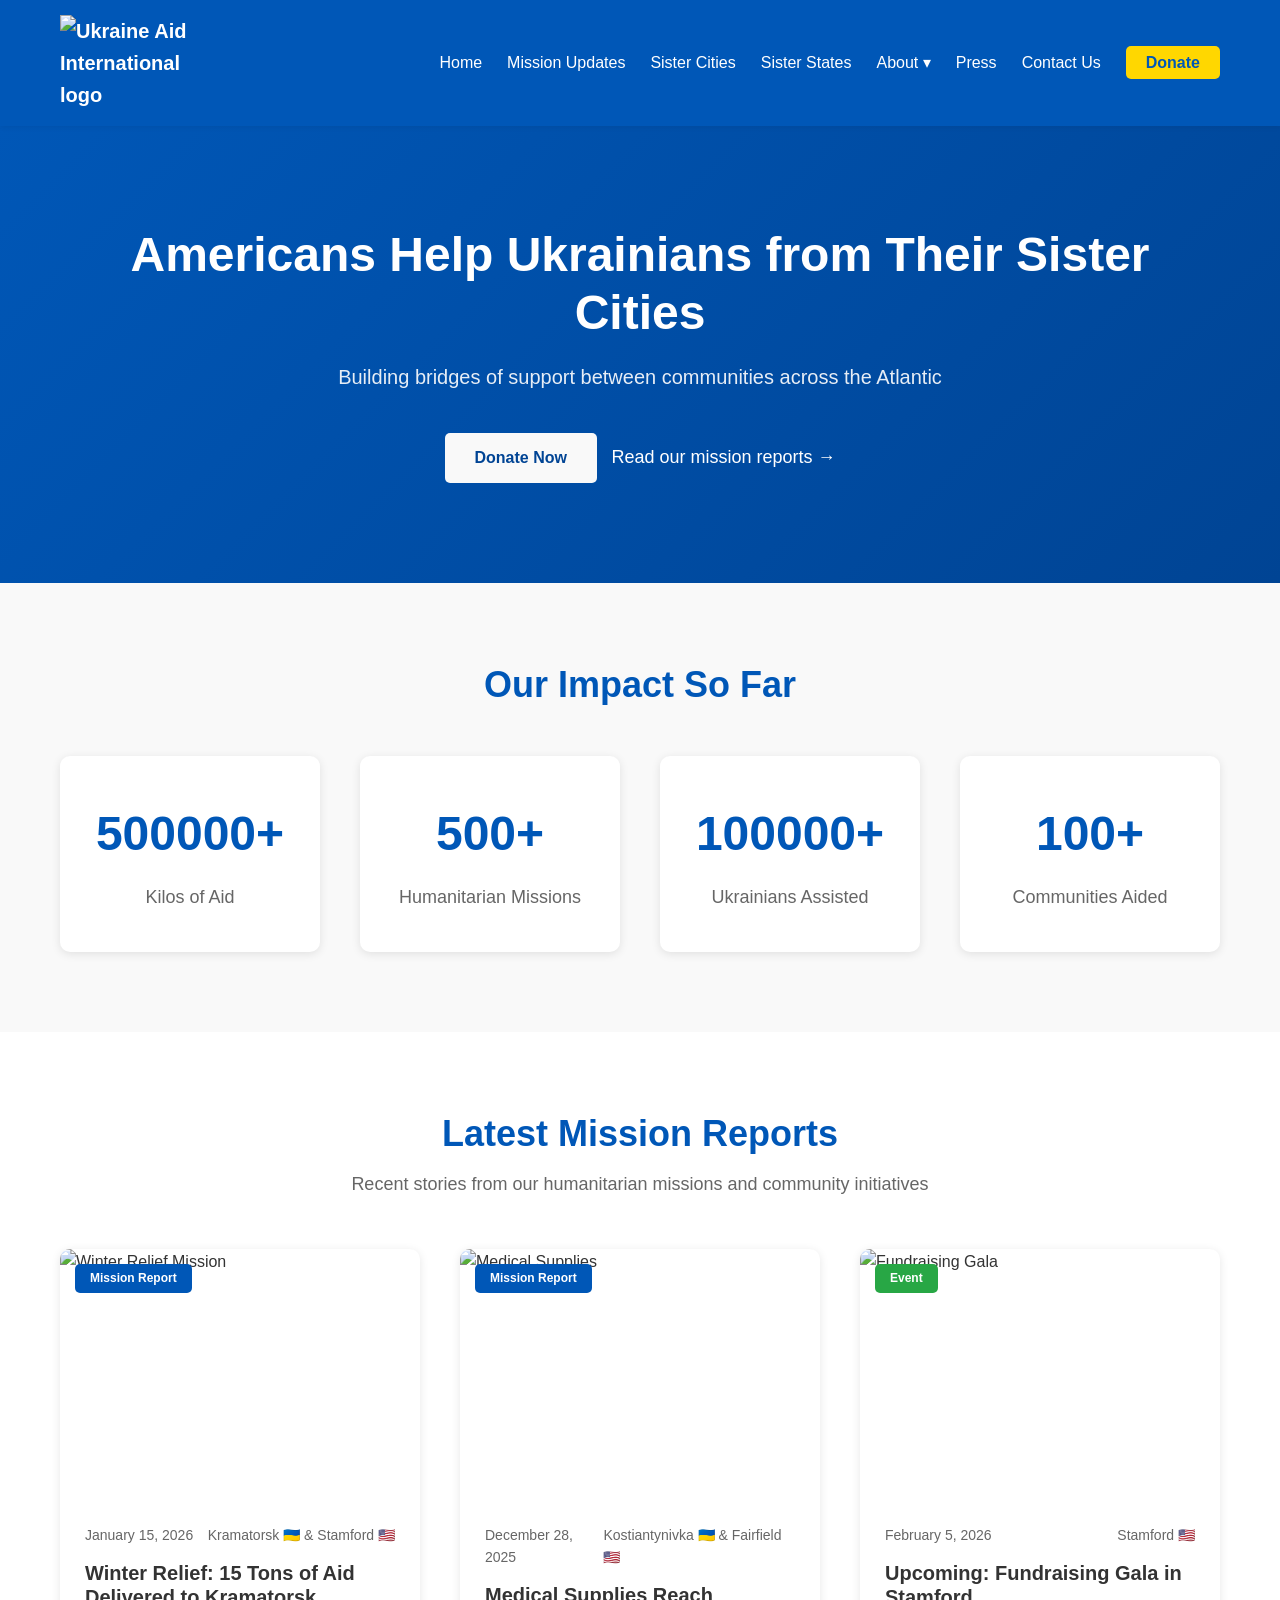
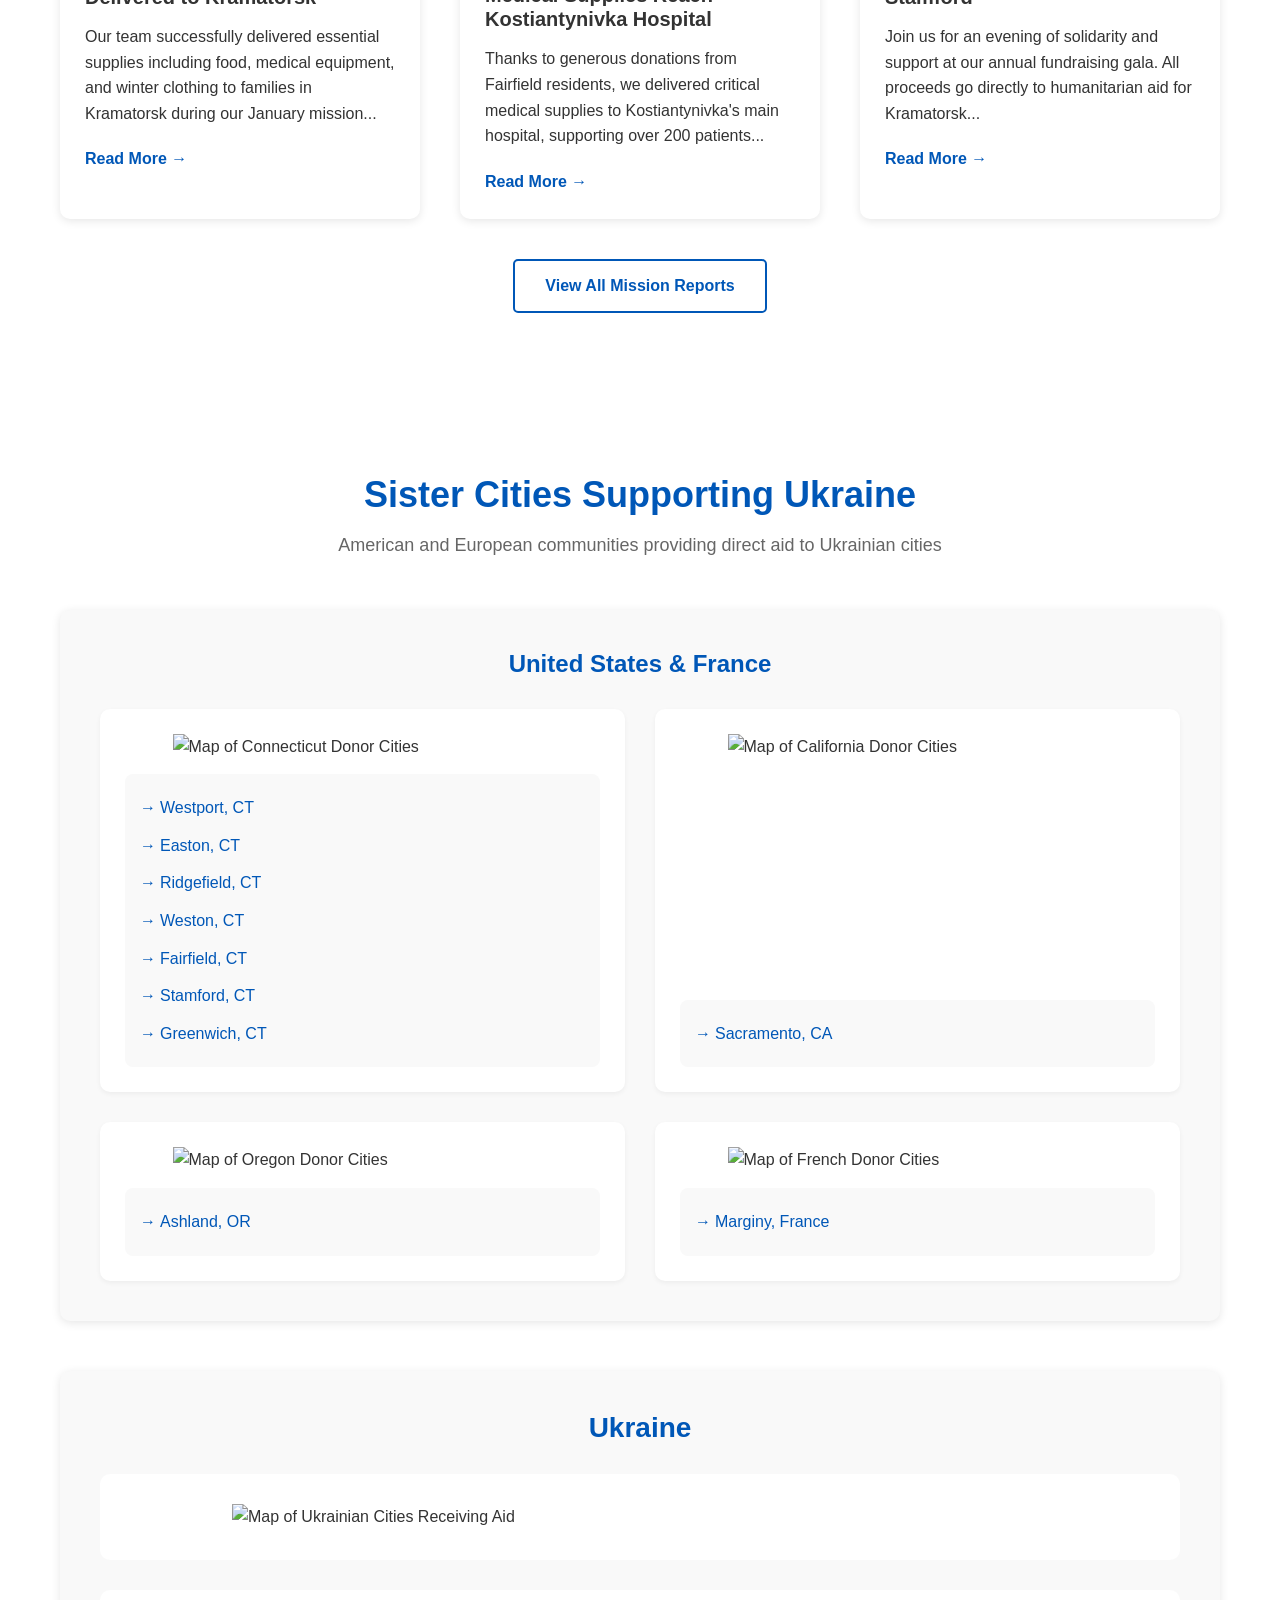
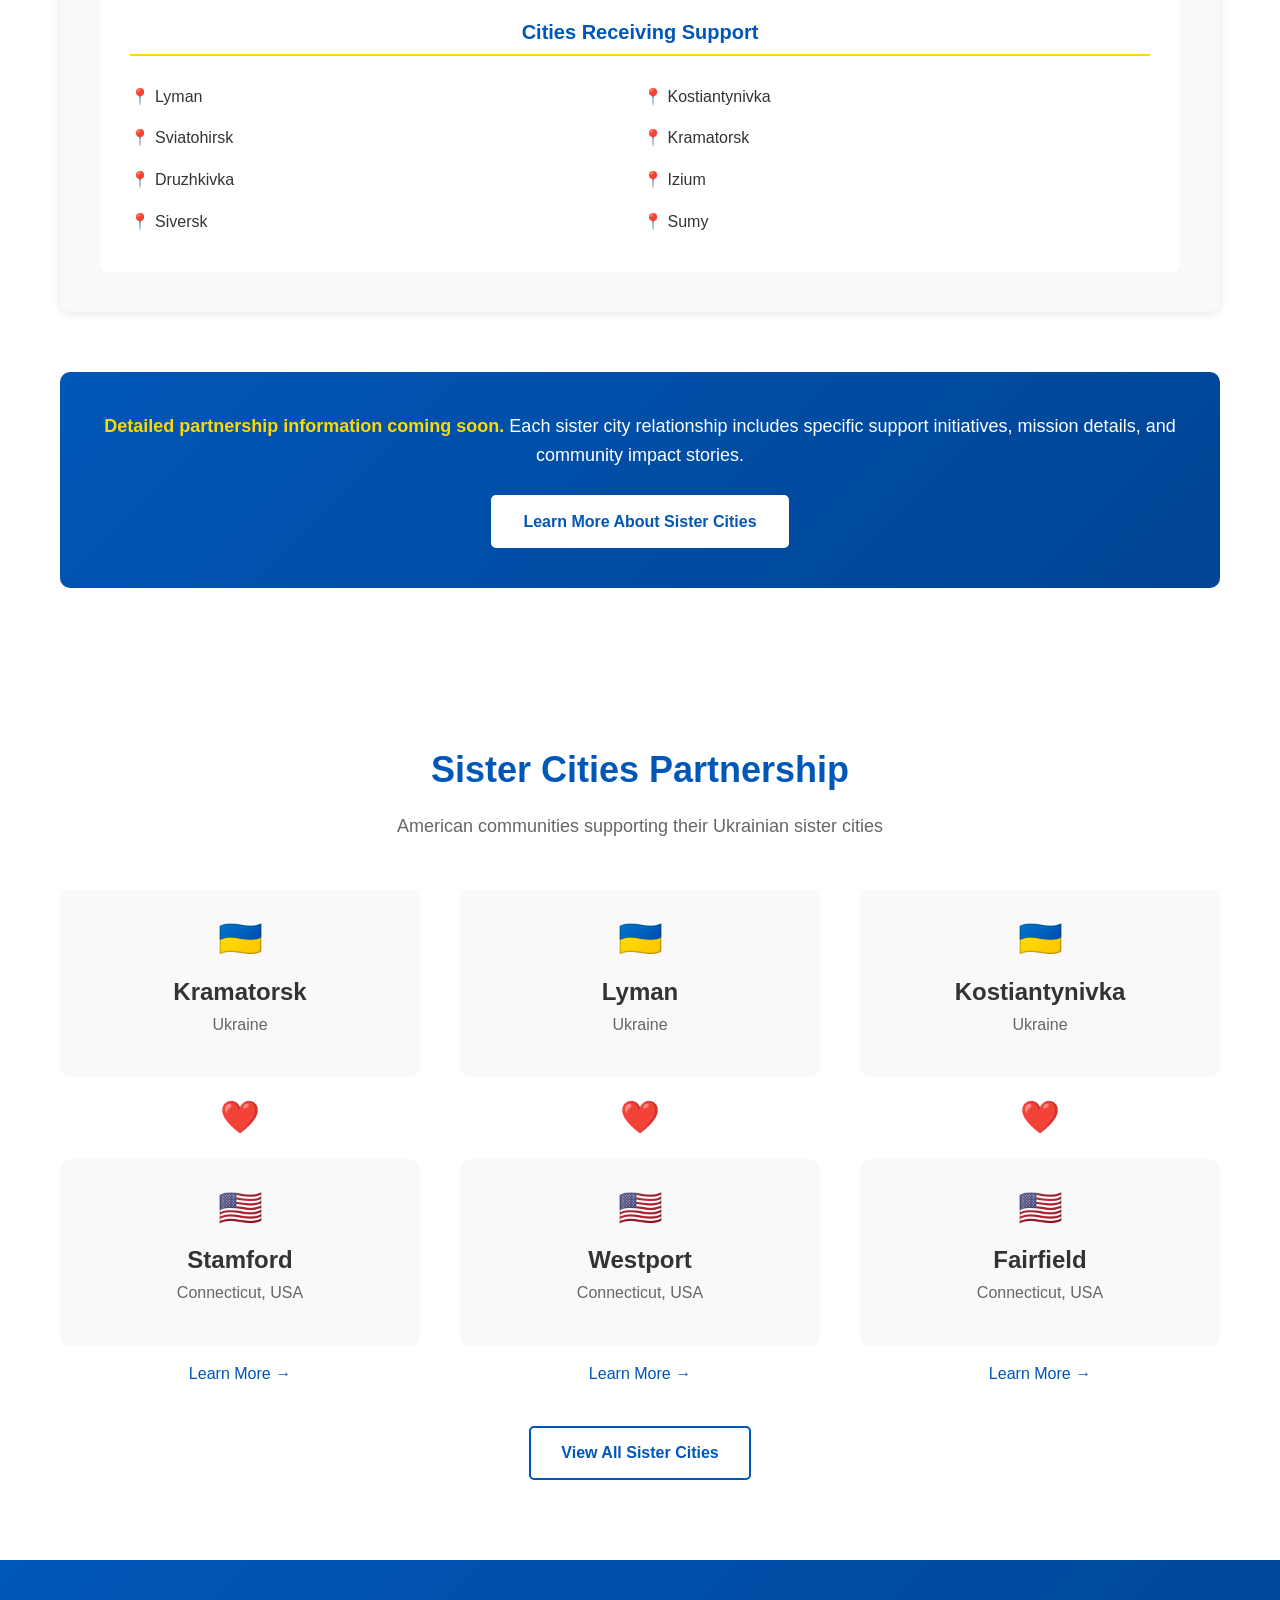
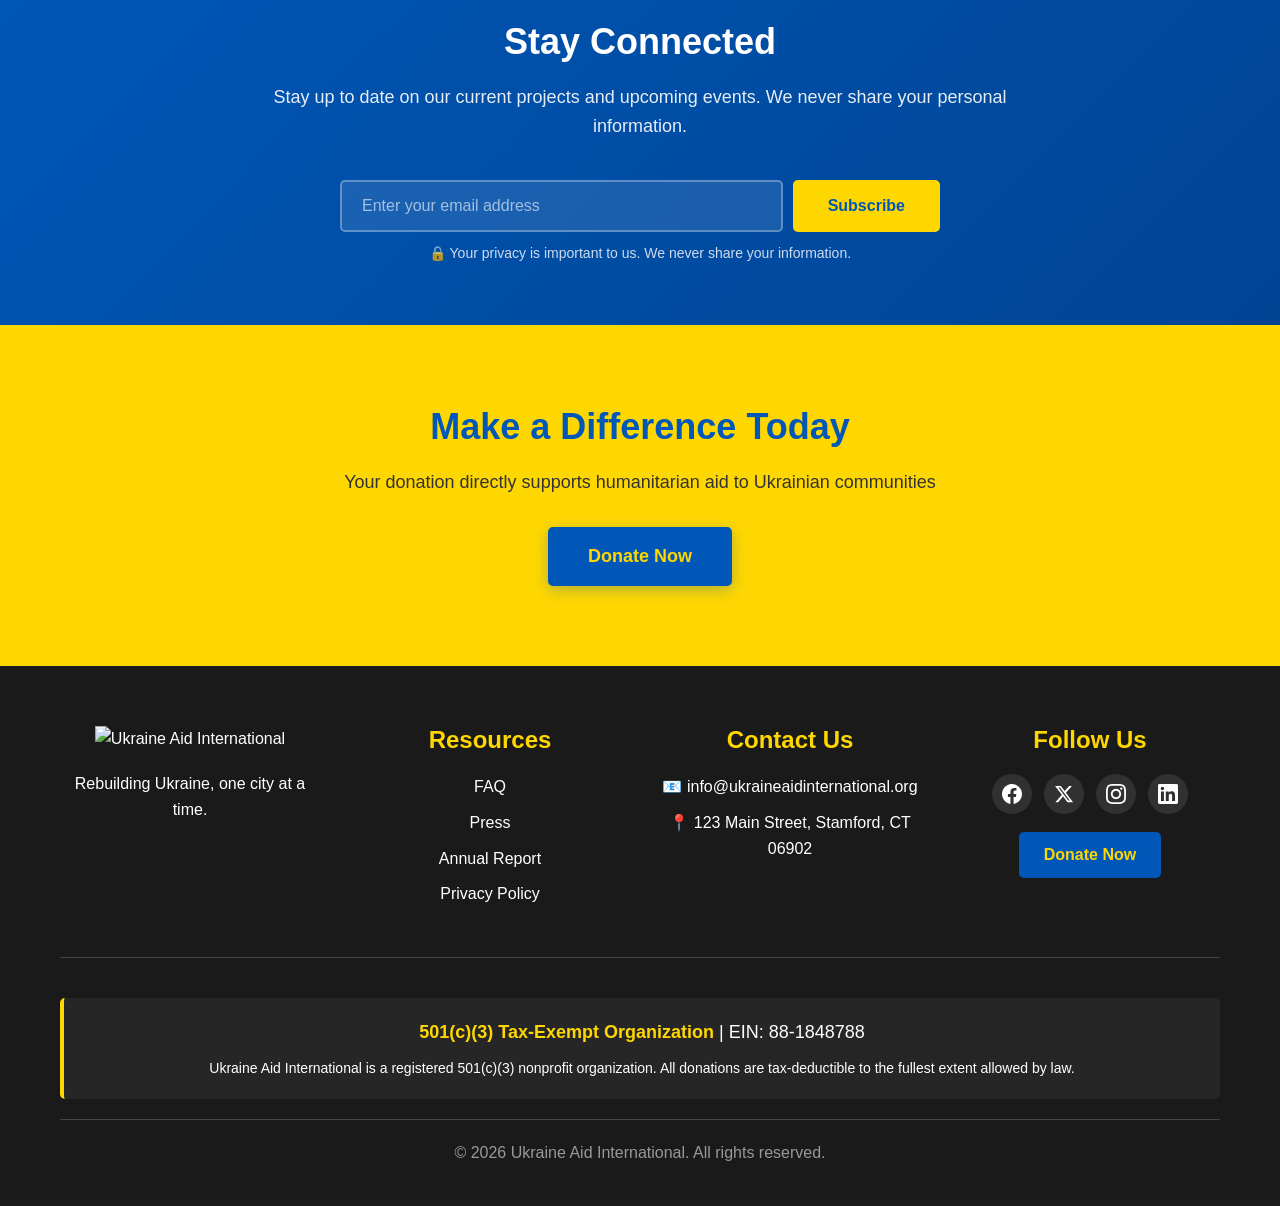
==== index.html @ 959ab426 "feat: upgrade admin panel structure, filters, and lifecycle actions" ====
<!doctype html>
<html lang="en">
    <head>
        <meta charset="UTF-8" />
        <meta name="viewport" content="width=device-width, initial-scale=1.0" />
        <title>Ukraine Aid International - Americans Help Ukrainians</title>
        <link rel="stylesheet" href="styles/draft.css" />
    </head>
    <body>
        <!-- Header -->
        <header class="header">
            <div class="container">
                <div class="header-content">
                    <div class="logo">
                        <a href="index.html">
                            <img
                                class="logo-img"
                                src="https://i0.wp.com/ukraineaidinternational.org/wp-content/uploads/2023/05/logo-uai.png?fit=654%2C202&ssl=1"
                                alt="Ukraine Aid International logo"
                            />
                        </a>
                    </div>

                    <!-- Hamburger Menu Button -->
                    <input
                        type="checkbox"
                        id="menu-toggle"
                        class="menu-toggle"
                    />
                    <label for="menu-toggle" class="hamburger">
                        <span class="hamburger-line"></span>
                        <span class="hamburger-line"></span>
                        <span class="hamburger-line"></span>
                    </label>

                    <nav class="navbar">
                        <ul>
                            <li><a href="index.html">Home</a></li>
                            <li>
                                <a href="mission-updates.html"
                                    >Mission Updates</a
                                >
                            </li>
                            <li>
                                <a href="sister-cities.html">Sister Cities</a>
                            </li>
                            <li><a href="#sister-states">Sister States</a></li>
                            <li class="dropdown">
                                <a href="#" class="dropdown-toggle">About ▾</a>
                                <ul class="dropdown-menu">
                                    <li>
                                        <a href="#about">Our Work</a>
                                    </li>
                                    <li><a href="#team">Meet the Team</a></li>
                                    <li><a href="#partners">Partners</a></li>
                                </ul>
                            </li>
                            <li><a href="#press">Press</a></li>
                            <li><a href="contact-us.html">Contact Us</a></li>
                            <li>
                                <a href="donate-now.html" class="btn-donate-nav"
                                    >Donate</a
                                >
                            </li>
                        </ul>
                    </nav>
                </div>
            </div>
        </header>

        <!-- Hero Section -->
        <section class="hero">
            <div class="container">
                <h1>Americans Help Ukrainians from Their Sister Cities</h1>
                <p class="hero-subtitle">
                    Building bridges of support between communities across the
                    Atlantic
                </p>
                <a href="donate-now.html" class="btn-primary">Donate Now</a>
                <a href="mission-updates.html" class="hero-link"
                    >Read our mission reports →</a
                >
            </div>
        </section>

        <!-- Our Impact Section -->
        <section class="impact">
            <div class="container">
                <h2>Our Impact So Far</h2>
                <div class="impact-grid">
                    <!-- future dynamic stats -->
                    <div class="impact-card">
                        <div class="impact-number" data-stat="aid_kilos">
                            500000+
                        </div>
                        <div class="impact-label">Kilos of Aid</div>
                    </div>
                    <div class="impact-card">
                        <div
                            class="impact-number"
                            data-stat="humanitarian_missions"
                        >
                            500+
                        </div>
                        <div class="impact-label">Humanitarian Missions</div>
                    </div>
                    <div class="impact-card">
                        <div
                            class="impact-number"
                            data-stat="ukrainians_assisted"
                        >
                            100000+
                        </div>
                        <div class="impact-label">Ukrainians Assisted</div>
                    </div>
                    <div class="impact-card">
                        <div
                            class="impact-number"
                            data-stat="communities_aided"
                        >
                            100+
                        </div>
                        <div class="impact-label">Communities Aided</div>
                    </div>
                </div>
            </div>
        </section>

        <!-- Latest Mission Reports Section -->
        <section class="latest-posts">
            <div class="container">
                <h2>Latest Mission Reports</h2>
                <p class="section-subtitle">
                    Recent stories from our humanitarian missions and community
                    initiatives
                </p>

                <div class="posts-grid-preview">
                    <!-- Post 1 -->
                    <article class="post-card">
                        <div class="post-image">
                            <img
                                src="https://via.placeholder.com/400x250?text=Humanitarian+Mission"
                                alt="Winter Relief Mission"
                            />
                            <span class="post-category">Mission Report</span>
                        </div>
                        <div class="post-content">
                            <div class="post-meta">
                                <span class="post-date">January 15, 2026</span>
                                <span class="post-location"
                                    >Kramatorsk 🇺🇦 & Stamford 🇺🇸</span
                                >
                            </div>
                            <h3>
                                <a href="mission-log-post.html"
                                    >Winter Relief: 15 Tons of Aid Delivered to
                                    Kramatorsk</a
                                >
                            </h3>
                            <p>
                                Our team successfully delivered essential
                                supplies including food, medical equipment, and
                                winter clothing to families in Kramatorsk during
                                our January mission...
                            </p>
                            <a href="mission-log-post.html" class="read-more"
                                >Read More →</a
                            >
                        </div>
                    </article>

                    <!-- Post 2 -->
                    <article class="post-card">
                        <div class="post-image">
                            <img
                                src="https://via.placeholder.com/400x250?text=Medical+Aid"
                                alt="Medical Supplies"
                            />
                            <span class="post-category">Mission Report</span>
                        </div>
                        <div class="post-content">
                            <div class="post-meta">
                                <span class="post-date">December 28, 2025</span>
                                <span class="post-location"
                                    >Kostiantynivka 🇺🇦 & Fairfield 🇺🇸</span
                                >
                            </div>
                            <h3>
                                <a href="mission-log-post.html"
                                    >Medical Supplies Reach Kostiantynivka
                                    Hospital</a
                                >
                            </h3>
                            <p>
                                Thanks to generous donations from Fairfield
                                residents, we delivered critical medical
                                supplies to Kostiantynivka's main hospital,
                                supporting over 200 patients...
                            </p>
                            <a href="mission-log-post.html" class="read-more"
                                >Read More →</a
                            >
                        </div>
                    </article>

                    <!-- Post 3 -->
                    <article class="post-card">
                        <div class="post-image">
                            <img
                                src="https://via.placeholder.com/400x250?text=Community+Event"
                                alt="Fundraising Gala"
                            />
                            <span class="post-category event">Event</span>
                        </div>
                        <div class="post-content">
                            <div class="post-meta">
                                <span class="post-date">February 5, 2026</span>
                                <span class="post-location">Stamford 🇺🇸</span>
                            </div>
                            <h3>
                                <a href="mission-log-post.html"
                                    >Upcoming: Fundraising Gala in Stamford</a
                                >
                            </h3>
                            <p>
                                Join us for an evening of solidarity and support
                                at our annual fundraising gala. All proceeds go
                                directly to humanitarian aid for Kramatorsk...
                            </p>
                            <a href="mission-log-post.html" class="read-more"
                                >Read More →</a
                            >
                        </div>
                    </article>
                </div>

                <div class="section-cta">
                    <a href="mission-updates.html" class="btn-secondary"
                        >View All Mission Reports</a
                    >
                </div>
            </div>
        </section>

        <!-- Sister Cities Geography Section -->
        <section class="sister-cities-geography">
            <div class="container">
                <h2>Sister Cities Supporting Ukraine</h2>
                <p class="section-subtitle">
                    American and European communities providing direct aid to
                    Ukrainian cities
                </p>

                <div class="geography-content">
                    <!-- Map Display -->
                    <div class="maps-display">
                        <!-- Donor Maps Container -->
                        <div class="donor-maps-container">
                            <h3 class="donor-maps-title">
                                United States & France
                            </h3>
                            <div class="donor-maps-grid">
                                <!-- Connecticut Map -->
                                <div class="state-map-section">
                                    <div class="state-header-mobile">
                                        <h4>Connecticut</h4>
                                        <span class="accordion-toggle-mobile"
                                            >▼</span
                                        >
                                    </div>
                                    <div class="state-content-mobile">
                                        <img
                                            src="https://ukraineaidinternational.org/wp-content/uploads/2025/06/CT.svg"
                                            alt="Map of Connecticut Donor Cities"
                                            class="geography-map"
                                        />
                                        <!-- Sister cities list (dynamic in future) -->
                                        <div class="donor-cities-list">
                                            <ul>
                                                <li>
                                                    <a href="#">Westport, CT</a>
                                                </li>
                                                <li>
                                                    <a href="#">Easton, CT</a>
                                                </li>
                                                <li>
                                                    <a href="#"
                                                        >Ridgefield, CT</a
                                                    >
                                                </li>
                                                <li>
                                                    <a href="#">Weston, CT</a>
                                                </li>
                                                <li>
                                                    <a href="#"
                                                        >Fairfield, CT</a
                                                    >
                                                </li>
                                                <li>
                                                    <a
                                                        href="stamford-kramatorsk.html"
                                                        >Stamford, CT</a
                                                    >
                                                </li>
                                                <li>
                                                    <a href="#"
                                                        >Greenwich, CT</a
                                                    >
                                                </li>
                                            </ul>
                                        </div>
                                    </div>
                                </div>

                                <!-- California Map -->
                                <div class="state-map-section">
                                    <div class="state-header-mobile">
                                        <h4>California</h4>
                                        <span class="accordion-toggle-mobile"
                                            >▼</span
                                        >
                                    </div>
                                    <div class="state-content-mobile">
                                        <img
                                            src="https://ukraineaidinternational.org/wp-content/uploads/2025/06/Group-16.svg"
                                            alt="Map of California Donor Cities"
                                            class="geography-map"
                                        />
                                        <div class="donor-cities-list">
                                            <ul>
                                                <li>
                                                    <a href="#"
                                                        >Sacramento, CA</a
                                                    >
                                                </li>
                                            </ul>
                                        </div>
                                    </div>
                                </div>

                                <!-- Oregon Map -->
                                <div class="state-map-section">
                                    <div class="state-header-mobile">
                                        <h4>Oregon</h4>
                                        <span class="accordion-toggle-mobile"
                                            >▼</span
                                        >
                                    </div>
                                    <div class="state-content-mobile">
                                        <img
                                            src="https://ukraineaidinternational.org/wp-content/uploads/2025/06/OR.svg"
                                            alt="Map of Oregon Donor Cities"
                                            class="geography-map"
                                        />
                                        <div class="donor-cities-list">
                                            <ul>
                                                <li>
                                                    <a href="#">Ashland, OR</a>
                                                </li>
                                            </ul>
                                        </div>
                                    </div>
                                </div>

                                <!-- France Map -->
                                <div class="state-map-section">
                                    <div class="state-header-mobile">
                                        <h4>France</h4>
                                        <span class="accordion-toggle-mobile"
                                            >▼</span
                                        >
                                    </div>
                                    <div class="state-content-mobile">
                                        <img
                                            src="https://ukraineaidinternational.org/wp-content/uploads/2025/06/fr.svg"
                                            alt="Map of French Donor Cities"
                                            class="geography-map"
                                        />
                                        <div class="donor-cities-list">
                                            <ul>
                                                <li>
                                                    <a href="#"
                                                        >Marginy, France</a
                                                    >
                                                </li>
                                            </ul>
                                        </div>
                                    </div>
                                </div>
                            </div>
                        </div>

                        <!-- Ukraine Map Container (Full Width) -->
                        <div class="ukraine-map-container">
                            <h3 class="ukraine-map-title">Ukraine</h3>
                            <div class="ukraine-map-wrapper">
                                <img
                                    src="https://ukraineaidinternational.org/wp-content/uploads/2025/06/Group-15.svg"
                                    alt="Map of Ukrainian Cities Receiving Aid"
                                    class="geography-map ukraine-map"
                                />
                            </div>
                            <div class="ukrainian-cities-list">
                                <h4>Cities Receiving Support</h4>
                                <div class="cities-columns">
                                    <ul>
                                        <li><a href="#">Lyman</a></li>
                                        <li><a href="#">Sviatohirsk</a></li>
                                        <li><a href="#">Druzhkivka</a></li>
                                        <li><a href="#">Siversk</a></li>
                                    </ul>
                                    <ul>
                                        <li>
                                            <a href="#">Kostiantynivka</a>
                                        </li>
                                        <li>
                                            <a href="stamford-kramatorsk.html"
                                                >Kramatorsk</a
                                            >
                                        </li>
                                        <li><a href="#">Izium</a></li>
                                        <li><a href="#">Sumy</a></li>
                                    </ul>
                                </div>
                            </div>
                        </div>
                    </div>

                    <!-- Partnership Details Coming Soon -->
                    <div class="partnership-details-notice">
                        <p>
                            <strong
                                >Detailed partnership information coming
                                soon.</strong
                            >
                            Each sister city relationship includes specific
                            support initiatives, mission details, and community
                            impact stories.
                        </p>
                        <a href="sister-cities.html" class="btn-secondary"
                            >Learn More About Sister Cities</a
                        >
                    </div>
                </div>
            </div>
        </section>

        <!-- Sister Cities Examples -->
        <section class="sister-cities-preview">
            <div class="container">
                <h2>Sister Cities Partnership</h2>
                <p class="section-subtitle">
                    American communities supporting their Ukrainian sister
                    cities
                </p>
                <div class="cities-grid">
                    <div class="city-pair">
                        <div class="city-card">
                            <span class="flag">🇺🇦</span>
                            <h3>Kramatorsk</h3>
                            <p>Ukraine</p>
                        </div>
                        <div class="connector">❤️</div>
                        <div class="city-card">
                            <span class="flag">🇺🇸</span>
                            <h3>Stamford</h3>
                            <p>Connecticut, USA</p>
                        </div>
                        <a href="stamford-kramatorsk.html" class="city-link"
                            >Learn More →</a
                        >
                    </div>
                    <div class="city-pair">
                        <div class="city-card">
                            <span class="flag">🇺🇦</span>
                            <h3>Lyman</h3>
                            <p>Ukraine</p>
                        </div>
                        <div class="connector">❤️</div>
                        <div class="city-card">
                            <span class="flag">🇺🇸</span>
                            <h3>Westport</h3>
                            <p>Connecticut, USA</p>
                        </div>
                        <a href="#" class="city-link">Learn More →</a>
                    </div>
                    <div class="city-pair">
                        <div class="city-card">
                            <span class="flag">🇺🇦</span>
                            <h3>Kostiantynivka</h3>
                            <p>Ukraine</p>
                        </div>
                        <div class="connector">❤️</div>
                        <div class="city-card">
                            <span class="flag">🇺🇸</span>
                            <h3>Fairfield</h3>
                            <p>Connecticut, USA</p>
                        </div>
                        <a href="#" class="city-link">Learn More →</a>
                    </div>
                </div>
                <div class="section-cta">
                    <a href="sister-cities.html" class="btn-secondary"
                        >View All Sister Cities</a
                    >
                </div>
            </div>
        </section>

        <!-- Newsletter Section -->
        <section class="newsletter">
            <div class="container">
                <div class="newsletter-content">
                    <div class="newsletter-text">
                        <h2>Stay Connected</h2>
                        <p>
                            Stay up to date on our current projects and upcoming
                            events. We never share your personal information.
                        </p>
                    </div>
                    <form class="newsletter-form" id="newsletter-form">
                        <div class="newsletter-input-wrapper">
                            <input
                                type="email"
                                id="newsletter-email"
                                name="email"
                                placeholder="Enter your email address"
                                required
                                aria-label="Email address"
                            />
                            <button type="submit" class="btn-newsletter">
                                Subscribe
                            </button>
                        </div>
                        <small class="newsletter-privacy">
                            🔒 Your privacy is important to us. We never share
                            your information.
                        </small>
                    </form>
                </div>
            </div>
        </section>

        <!-- Call to Action -->
        <section class="cta">
            <div class="container">
                <h2>Make a Difference Today</h2>
                <p>
                    Your donation directly supports humanitarian aid to
                    Ukrainian communities
                </p>
                <a href="donate-now.html" class="btn-cta">Donate Now</a>
            </div>
        </section>

        <!-- Footer -->
        <footer class="footer">
            <div class="container">
                <div class="footer-grid">
                    <div class="footer-column">
                        <div class="footer-logo">
                            <img
                                src="https://i0.wp.com/ukraineaidinternational.org/wp-content/uploads/2023/09/logo_footer-uai-1.png?w=657&ssl=1"
                                alt="Ukraine Aid International"
                                class="footer-logo-img"
                            />
                        </div>
                        <p>Rebuilding Ukraine, one city at a time.</p>
                    </div>
                    <div class="footer-column">
                        <h3>Resources</h3>
                        <nav aria-label="Footer resources">
                            <ul class="footer-links">
                                <li><a href="#faq">FAQ</a></li>
                                <li>
                                    <a href="mission-updates.html">Press</a>
                                </li>
                                <li>
                                    <a href="mission-updates.html"
                                        >Annual Report</a
                                    >
                                </li>
                                <li>
                                    <a href="#privacy-policy">Privacy Policy</a>
                                </li>
                                <!-- <li>
                                    <a href="#terms-of-use">Terms of Use</a>
                                </li> -->
                            </ul>
                        </nav>
                    </div>
                    <!-- <div class="footer-column">
                        <h3>Quick Links</h3>
                        <ul>
                            <li><a href="mission-updates.html">Mission Updates</a></li>
                            <li>
                                <a href="sister-cities.html">Sister Cities</a>
                            </li>
                            <li><a href="#events">Events</a></li>
                            <li><a href="#press">Press</a></li>
                            <li><a href="#faq">FAQ</a></li>
                            <li>
                                <a href="#privacy-policy">Privacy Policy</a>
                            </li>
                        </ul>
                    </div> -->
                    <div class="footer-column">
                        <h3>Contact Us</h3>
                        <p>
                            📧
                            <a href="mailto:info@ukraineaidinternational.org"
                                >info@ukraineaidinternational.org</a
                            >
                        </p>
                        <p>
                            📍
                            <a
                                href="https://maps.app.goo.gl/UkzGQdh32iwUTVtQ8"
                                target="_blank"
                                rel="noopener noreferrer"
                                >123 Main Street, Stamford, CT 06902</a
                            >
                        </p>
                    </div>
                    <div class="footer-column">
                        <h3>Follow Us</h3>
                        <div class="social-links">
                            <a
                                href="#"
                                class="social-icon"
                                aria-label="Facebook"
                            >
                                <svg
                                    xmlns="http://www.w3.org/2000/svg"
                                    width="24"
                                    height="24"
                                    viewBox="0 0 24 24"
                                    fill="currentColor"
                                >
                                    <path
                                        d="M24 12.073c0-6.627-5.373-12-12-12s-12 5.373-12 12c0 5.99 4.388 10.954 10.125 11.854v-8.385H7.078v-3.47h3.047V9.43c0-3.007 1.792-4.669 4.533-4.669 1.312 0 2.686.235 2.686.235v2.953H15.83c-1.491 0-1.956.925-1.956 1.874v2.25h3.328l-.532 3.47h-2.796v8.385C19.612 23.027 24 18.062 24 12.073z"
                                    />
                                </svg>
                            </a>
                            <a
                                href="#"
                                class="social-icon"
                                aria-label="Twitter"
                            >
                                <svg
                                    xmlns="http://www.w3.org/2000/svg"
                                    width="24"
                                    height="24"
                                    viewBox="0 0 24 24"
                                    fill="currentColor"
                                >
                                    <path
                                        d="M18.244 2.25h3.308l-7.227 8.26 8.502 11.24H16.17l-5.214-6.817L4.99 21.75H1.68l7.73-8.835L1.254 2.25H8.08l4.713 6.231zm-1.161 17.52h1.833L7.084 4.126H5.117z"
                                    />
                                </svg>
                            </a>
                            <a
                                href="#"
                                class="social-icon"
                                aria-label="Instagram"
                            >
                                <svg
                                    xmlns="http://www.w3.org/2000/svg"
                                    width="24"
                                    height="24"
                                    viewBox="0 0 24 24"
                                    fill="currentColor"
                                >
                                    <path
                                        d="M12 2.163c3.204 0 3.584.012 4.85.07 3.252.148 4.771 1.691 4.919 4.919.058 1.265.069 1.645.069 4.849 0 3.205-.012 3.584-.069 4.849-.149 3.225-1.664 4.771-4.919 4.919-1.266.058-1.644.07-4.85.07-3.204 0-3.584-.012-4.849-.07-3.26-.149-4.771-1.699-4.919-4.92-.058-1.265-.07-1.644-.07-4.849 0-3.204.013-3.583.07-4.849.149-3.227 1.664-4.771 4.919-4.919 1.266-.057 1.645-.069 4.849-.069zm0-2.163c-3.259 0-3.667.014-4.947.072-4.358.2-6.78 2.618-6.98 6.98-.059 1.281-.073 1.689-.073 4.948 0 3.259.014 3.668.072 4.948.2 4.358 2.618 6.78 6.98 6.98 1.281.058 1.689.072 4.948.072 3.259 0 3.668-.014 4.948-.072 4.354-.2 6.782-2.618 6.979-6.98.059-1.28.073-1.689.073-4.948 0-3.259-.014-3.667-.072-4.947-.196-4.354-2.617-6.78-6.979-6.98-1.281-.059-1.69-.073-4.949-.073zm0 5.838c-3.403 0-6.162 2.759-6.162 6.162s2.759 6.163 6.162 6.163 6.162-2.759 6.162-6.163c0-3.403-2.759-6.162-6.162-6.162zm0 10.162c-2.209 0-4-1.79-4-4 0-2.209 1.791-4 4-4s4 1.791 4 4c0 2.21-1.791 4-4 4zm6.406-11.845c-.796 0-1.441.645-1.441 1.44s.645 1.44 1.441 1.44c.795 0 1.439-.645 1.439-1.44s-.644-1.44-1.439-1.44z"
                                    />
                                </svg>
                            </a>
                            <a
                                href="#"
                                class="social-icon"
                                aria-label="LinkedIn"
                            >
                                <svg
                                    xmlns="http://www.w3.org/2000/svg"
                                    width="24"
                                    height="24"
                                    viewBox="0 0 24 24"
                                    fill="currentColor"
                                >
                                    <path
                                        d="M20.447 20.452h-3.554v-5.569c0-1.328-.027-3.037-1.852-3.037-1.853 0-2.136 1.445-2.136 2.939v5.667H9.351V9h3.414v1.561h.046c.477-.9 1.637-1.85 3.37-1.85 3.601 0 4.267 2.37 4.267 5.455v6.286zM5.337 7.433c-1.144 0-2.063-.926-2.063-2.065 0-1.138.92-2.063 2.063-2.063 1.14 0 2.064.925 2.064 2.063 0 1.139-.925 2.065-2.064 2.065zm1.782 13.019H3.555V9h3.564v11.452zM22.225 0H1.771C.792 0 0 .774 0 1.729v20.542C0 23.227.792 24 1.771 24h20.451C23.2 24 24 23.227 24 22.271V1.729C24 .774 23.2 0 22.222 0h.003z"
                                    />
                                </svg>
                            </a>
                        </div>
                        <a href="donate-now.html" class="btn-donate-footer"
                            >Donate Now</a
                        >
                    </div>
                </div>

                <!-- Tax & Legal Information -->
                <div class="footer-legal">
                    <div class="tax-exempt-notice">
                        <p>
                            <strong>501(c)(3) Tax-Exempt Organization</strong> |
                            EIN: 88-1848788
                        </p>
                        <p class="tax-disclaimer">
                            Ukraine Aid International is a registered 501(c)(3)
                            nonprofit organization. All donations are
                            tax-deductible to the fullest extent allowed by law.
                        </p>
                    </div>
                </div>

                <div class="footer-bottom">
                    <p>
                        &copy; 2026 Ukraine Aid International. All rights
                        reserved.
                    </p>
                </div>
            </div>
        </footer>

        <!-- Mobile accordion functionality for state map sections -->
        <script src="js/accordion.js"></script>
        <script src="js/dropdown.js"></script>
    </body>
</html>
---- styles/draft.css ----
/* Reset and Base Styles */
* {
    margin: 0;
    padding: 0;
    box-sizing: border-box;
}

body {
    font-family:
        -apple-system, BlinkMacSystemFont, "Segoe UI", Roboto, "Helvetica Neue",
        Arial, sans-serif;
    line-height: 1.6;
    color: #333;
    background-color: #fff;
    -webkit-font-smoothing: antialiased;
    -moz-osx-font-smoothing: grayscale;
}

/* CSS Variables */
:root {
    /* Colors */
    --primary-blue: #0057b7;
    --primary-blue-dark: #004494;
    --primary-yellow: #ffd700;
    --success-green: #28a745;
    --danger-red: #dc3545;

    /* Neutral Colors */
    --white: #fff;
    --black: #1a1a1a;
    --gray-100: #f9f9f9;
    --gray-200: #e9e9e9;
    --gray-300: #ddd;
    --gray-400: #999;
    --gray-500: #666;
    --gray-600: #444;
    --gray-700: #333;

    /* Spacing */
    --spacing-xs: 5px;
    --spacing-sm: 10px;
    --spacing-md: 20px;
    --spacing-lg: 40px;
    --spacing-xl: 60px;
    --spacing-2xl: 80px;

    /* Border Radius */
    --radius-sm: 3px;
    --radius-md: 5px;
    --radius-lg: 10px;

    /* Shadows */
    --shadow-sm: 0 2px 5px rgba(0, 0, 0, 0.05);
    --shadow-md: 0 2px 10px rgba(0, 0, 0, 0.1);
    --shadow-lg: 0 2px 20px rgba(0, 0, 0, 0.1);

    /* Transitions */
    --transition-fast: 0.3s ease;
    --transition-medium: 0.4s ease;

    /* Font Sizes */
    --font-xs: 12px;
    --font-sm: 14px;
    --font-md: 16px;
    --font-lg: 18px;
    --font-xl: 20px;
    --font-2xl: 24px;
    --font-3xl: 32px;
    --font-4xl: 36px;
    --font-5xl: 42px;
    --font-6xl: 48px;
}

/* Typography */
h1,
h2,
h3,
h4,
h5,
h6 {
    line-height: 1.2;
    margin-bottom: var(--spacing-md);
}

h1 {
    font-size: var(--font-5xl);
    color: var(--primary-blue);
}

h2 {
    font-size: var(--font-4xl);
    color: var(--primary-blue);
}

h3 {
    font-size: var(--font-2xl);
}

p {
    margin-bottom: var(--spacing-md);
}

a {
    color: var(--primary-blue);
    text-decoration: none;
    transition: var(--transition-fast);
}

a:hover {
    opacity: 0.8;
}

/* Container Styles */
.container {
    max-width: 1200px;
    margin: 0 auto;
    padding: 0 var(--spacing-md);
}

.container-narrow {
    max-width: 900px;
    margin: 0 auto;
    padding: 0 var(--spacing-md);
}

/* Header Styles */
.header {
    background-color: var(--primary-blue);
    color: var(--white);
    padding: 15px 0;
    position: sticky;
    top: 0;
    z-index: 1000;
    box-shadow: var(--shadow-sm);
}

.header-content {
    display: flex;
    justify-content: space-between;
    align-items: center;
}

.logo a {
    color: var(--white);
    font-size: var(--font-xl);
    font-weight: bold;
    text-decoration: none;
}

.logo-img {
    max-width: 150px;
    height: auto;
}

/* Admin Header */
.admin-header {
    background-color: var(--black);
    color: var(--white);
    padding: 15px 0;
}

.admin-header-content {
    display: flex;
    justify-content: space-between;
    align-items: center;
}

.admin-user {
    display: flex;
    align-items: center;
    gap: 15px;
}

.btn-logout {
    background-color: var(--danger-red);
    color: var(--white);
    padding: 8px 20px;
    border-radius: var(--radius-md);
    text-decoration: none;
    font-size: var(--font-sm);
}

/* Footer Styles */
.footer {
    background-color: var(--black);
    color: var(--white);
    padding: var(--spacing-xl) 0 var(--spacing-md);
}

.footer-grid {
    display: grid;
    grid-template-columns: repeat(auto-fit, minmax(250px, 1fr));
    gap: var(--spacing-lg);
    margin-bottom: var(--spacing-lg);
}

/* Footer Logo */
.footer-logo {
    margin-bottom: var(--spacing-md);
}

.footer-logo-img {
    max-width: 200px;
    height: auto;
}

.footer-column {
    display: flex;
    flex-direction: column;
    align-items: center;
    text-align: center;
}

.footer-column h3 {
    margin-bottom: var(--spacing-md);
    color: var(--primary-yellow);
}

.footer-column p {
    line-height: 1.6;
    margin-bottom: var(--spacing-sm);
}

/* Footer Links */
.footer-column a {
    color: var(--primary-yellow);
    text-decoration: none;
    transition: var(--transition-fast);
}

.footer-column a:hover {
    color: var(--primary-blue);
}

.footer-column ul {
    list-style: none;
}

.footer-column li {
    margin-bottom: var(--spacing-sm);
}

.footer-column a:not(.btn-donate-footer) {
    color: var(--white);
    text-decoration: none;
    transition: var(--transition-fast);
}

.footer-column a:not(.btn-donate-footer):hover {
    color: var(--primary-yellow);
}

/* Social Links */
.social-links {
    display: flex;
    gap: 15px;
    margin-bottom: var(--spacing-md);
    flex-wrap: wrap;
}

.social-icon {
    display: inline-flex;
    align-items: center;
    justify-content: center;
    width: 40px;
    height: 40px;
    background-color: rgba(255, 255, 255, 0.1);
    border-radius: 50%;
    color: var(--white);
    text-decoration: none;
    transition: var(--transition-fast);
}

.social-icon:hover {
    background-color: rgba(255, 255, 255, 0.2);
}

.social-icon svg {
    width: 20px;
    height: 20px;
}

/* Footer Buttons */
.btn-donate-footer {
    background-color: var(--primary-blue);
    color: var(--primary-yellow);
    padding: 10px 25px;
    border-radius: var(--radius-md);
    text-decoration: none;
    font-weight: bold;
    display: inline-block;
    transition: var(--transition-fast);
}

.btn-donate-footer:hover {
    background-color: var(--primary-yellow);
    color: var(--primary-blue);
}

.footer-bottom {
    text-align: center;
    padding-top: var(--spacing-md);
    border-top: 1px solid var(--gray-600);
    margin-top: var(--spacing-md);
    color: var(--gray-400);
}

/* Admin Footer */
.admin-footer {
    background-color: var(--black);
    padding: var(--spacing-xl) 0;
    text-align: center;
    color: var(--gray-400);
    min-height: 150px;
    display: flex;
    align-items: center;
}

.admin-footer .container {
    width: 100%;
}

/* Tax & Legal Information Section */
.footer-legal {
    margin-top: var(--spacing-lg);
    padding-top: var(--spacing-lg);
    border-top: 1px solid var(--gray-600);
}

.tax-exempt-notice {
    text-align: center;
    padding: var(--spacing-md) var(--spacing-lg);
    background-color: rgba(255, 255, 255, 0.05);
    border-radius: var(--radius-md);
    border-left: 4px solid var(--primary-yellow);
}

.tax-exempt-notice p {
    margin-bottom: 0;
    color: var(--white);
}

.tax-exempt-notice p:first-child {
    font-size: var(--font-lg);
    margin-bottom: var(--spacing-sm);
}

.tax-exempt-notice strong {
    color: var(--primary-yellow);
    font-weight: bold;
}

.tax-disclaimer {
    font-size: var(--font-sm);
    color: var(--gray-400);
    line-height: 1.6;
}

.footer-bottom {
    text-align: center;
    padding-top: var(--spacing-md);
    margin-top: var(--spacing-md);
    color: var(--gray-400);
}

/* Navigation Styles */
.navbar ul {
    display: flex;
    list-style: none;
    gap: 25px;
    align-items: center;
}

.navbar a {
    color: var(--white);
    text-decoration: none;
    transition: var(--transition-fast);
}

.navbar a:hover {
    opacity: 0.8;
}

/* Dropdown Menu */
.dropdown {
    position: relative;
}

.dropdown-toggle {
    cursor: pointer;
}

.dropdown-menu {
    display: none;
    position: absolute;
    top: 100%;
    left: 0;
    background-color: var(--primary-blue);
    min-width: 220px;
    padding: 10px 0;
    box-shadow: var(--shadow-md);
    z-index: 1000;
}

.dropdown:hover .dropdown-menu {
    display: block;
}

.dropdown-menu li {
    padding: 0;
    border-bottom: 1px solid rgba(255, 255, 255, 0.1);
}

.dropdown-menu li:last-child {
    border-bottom: none;
}

.dropdown-menu a {
    display: block;
    padding: 12px 20px;
    color: var(--white);
    text-decoration: none;
    transition: background-color var(--transition-fast);
}

.dropdown-menu a:hover {
    background-color: rgba(255, 255, 255, 0.1);
}

.btn-donate-nav {
    background-color: var(--primary-yellow);
    color: var(--primary-blue) !important;
    padding: 8px 20px;
    border-radius: var(--radius-md);
    font-weight: bold;
    transition: all var(--transition-fast);
}

/* Hamburger Menu */
.menu-toggle {
    display: none;
}

.hamburger {
    display: none;
    flex-direction: column;
    gap: 0;
    padding: 0;
    cursor: pointer;
    position: relative;
    z-index: 1001;
}

.hamburger-line {
    width: 30px;
    height: 3px;
    background-color: var(--primary-yellow);
    margin-bottom: 4px;
    transition: var(--transition-medium);
    border-radius: var(--radius-sm);
}

.hamburger-line:last-child {
    margin-bottom: 0;
}

/* Hamburger Animation */
.menu-toggle:checked ~ .hamburger .hamburger-line:nth-child(1) {
    transform: translateY(9px) rotate(-45deg);
}

.menu-toggle:checked ~ .hamburger .hamburger-line:nth-child(2) {
    display: none;
}

.menu-toggle:checked ~ .hamburger .hamburger-line:nth-child(3) {
    transform: translateY(3px) rotate(45deg);
}

/* Admin Navigation */
.admin-nav {
    background-color: var(--gray-100);
    padding: 15px 0;
    border-bottom: 2px solid var(--gray-300);
}

.admin-menu {
    display: flex;
    list-style: none;
    gap: 30px;
}

.admin-menu a {
    color: var(--gray-700);
    text-decoration: none;
    font-weight: bold;
    padding: 8px 15px;
    border-radius: var(--radius-md);
    transition: var(--transition-fast);
}

.admin-menu a.active {
    background-color: var(--primary-blue);
    color: var(--white);
}

/* Button Styles */
.btn-primary {
    background-color: var(--gray-100);
    color: var(--primary-blue-dark);
    padding: 12px 30px;
    border: none;
    border-radius: var(--radius-md);
    font-size: var(--font-md);
    font-weight: bold;
    cursor: pointer;
    text-decoration: none;
    display: inline-block;
    transition: var(--transition-fast);
}

.btn-primary--dark {
    background-color: var(--primary-blue-dark);
    color: var(--primary-yellow);
    padding: 15px 40px;
    border: none;
    border-radius: var(--radius-md);
    font-size: var(--font-md);
    font-weight: bold;
    cursor: pointer;
    text-decoration: none;
    display: inline-block;
    transition: var(--transition-fast);
    box-shadow: 0 4px 15px rgba(0, 68, 148, 0.25);
}

.btn-primary--dark:hover {
    background-color: var(--primary-blue);
    /* color: var(--white); */
    transform: translateY(-2px);
    box-shadow: 0 6px 20px rgba(0, 68, 148, 0.3);
}

.btn-primary--dark:active,
.btn-primary--dark:focus {
    transform: translateY(0);
    outline: none;
    box-shadow: 0 4px 12px rgba(0, 68, 148, 0.25);
}

.btn-primary:hover {
    background-color: var(--primary-yellow);
    color: var(--primary-blue);
}

.btn-secondary {
    background-color: var(--white);
    color: var(--primary-blue);
    padding: 12px 30px;
    border: 2px solid var(--primary-blue);
    border-radius: var(--radius-md);
    font-size: var(--font-md);
    font-weight: bold;
    cursor: pointer;
    text-decoration: none;
    display: inline-block;
    transition: var(--transition-fast);
}

.btn-secondary:hover {
    background-color: var(--primary-blue);
    color: var(--white);
}

.btn-cta {
    background-color: var(--primary-blue);
    color: var(--primary-yellow);
    padding: 15px 40px;
    border: none;
    border-radius: var(--radius-md);
    font-size: var(--font-lg);
    font-weight: bold;
    cursor: pointer;
    text-decoration: none;
    display: inline-block;
    transition: var(--transition-fast);
    box-shadow: 0 4px 15px rgba(0, 87, 183, 0.3);
}

.btn-cta:hover {
    background-color: var(--primary-blue-dark);
    /* color: var(--white); */
    transform: translateY(-2px);
    box-shadow: 0 6px 20px rgba(0, 87, 183, 0.4);
}

.btn-block {
    width: 100%;
}

.btn-edit,
.btn-delete {
    padding: 6px 15px;
    border: none;
    border-radius: 4px;
    cursor: pointer;
    font-size: var(--font-xs);
    margin-right: 5px;
}

.btn-edit {
    background-color: var(--primary-blue);
    color: var(--white);
}

.btn-delete {
    background-color: var(--danger-red);
    color: var(--white);
}

.btn-filter {
    /* match select padding/height from forms (10px padding, 14px font) */
    padding: 10px 16px;
    display: inline-flex;
    align-items: center;
    justify-content: center;
    gap: 8px;
    height: 42px;
    min-height: 42px;
    background-color: var(--primary-blue);
    color: var(--white);
    border: none;
    border-radius: var(--radius-md);
    cursor: pointer;
    font-weight: 700;
    font-size: 14px;
    transition: var(--transition-fast);
}
/* optional alignment inside filters */
.filters-wrapper .btn-filter {
    align-self: flex-end;
}

/* Card Components */
.impact-card {
    background-color: var(--white);
    padding: var(--spacing-lg) var(--spacing-md);
    text-align: center;
    border-radius: var(--radius-lg);
    box-shadow: var(--shadow-md);
}

.impact-number {
    font-size: var(--font-6xl);
    font-weight: bold;
    color: var(--primary-blue);
    margin-bottom: var(--spacing-sm);
}

.impact-label {
    font-size: var(--font-lg);
    color: var(--gray-500);
}

/* City Cards */
.city-card {
    background-color: var(--gray-100);
    padding: var(--spacing-md);
    border-radius: var(--radius-lg);
    text-align: center;
    width: 100%;
}

.flag {
    font-size: 36px;
    display: block;
    margin-bottom: var(--spacing-sm);
}

.city-card h3 {
    font-size: var(--font-2xl);
    margin-bottom: 5px;
}

.city-card p {
    color: var(--gray-500);
}

/* Post Cards */
.post-card {
    background-color: var(--white);
    border-radius: var(--radius-lg);
    overflow: hidden;
    box-shadow: var(--shadow-md);
    transition: transform var(--transition-fast);
}

.post-card:hover {
    transform: translateY(-5px);
}

.post-image {
    position: relative;
    height: 250px;
}

.post-image img {
    width: 100%;
    height: 100%;
    object-fit: cover;
}

.post-category {
    position: absolute;
    top: 15px;
    left: 15px;
    background-color: var(--primary-blue);
    color: var(--white);
    padding: 5px 15px;
    border-radius: var(--radius-md);
    font-size: var(--font-xs);
    font-weight: bold;
}

.post-category.event {
    background-color: var(--success-green);
}

.post-content {
    padding: 25px;
}

.post-meta {
    display: flex;
    justify-content: space-between;
    margin-bottom: 15px;
    color: var(--gray-500);
    font-size: var(--font-sm);
}

/* Mission Updates (v2 card layout) */
.post-card-v2 .post-content {
    display: flex;
    flex-direction: column;
    gap: 12px;
}

.post-category-inline {
    display: inline-flex;
    align-self: flex-start;
    background-color: var(--primary-blue);
    color: var(--white);
    padding: 6px 12px;
    border-radius: var(--radius-md);
    font-size: var(--font-xs);
    font-weight: bold;
}

.post-summary {
    color: var(--gray-600);
    margin-bottom: 0;
}

.post-details {
    display: grid;
    grid-template-columns: 1fr;
    gap: 8px;
    padding: 12px;
    background-color: var(--gray-100);
    border-radius: var(--radius-md);
}

.post-detail {
    display: flex;
    gap: 10px;
    align-items: baseline;
    flex-wrap: wrap;
}

.post-detail-label {
    font-weight: bold;
    color: var(--gray-700);
    font-size: var(--font-sm);
    min-width: 95px;
}

.post-detail-value {
    color: var(--gray-600);
    font-size: var(--font-sm);
}

.post-footer {
    display: flex;
    justify-content: space-between;
    align-items: center;
    gap: 12px;
    margin-top: 5px;
}

.post-footer .post-date {
    color: var(--gray-500);
    font-size: var(--font-sm);
}

/* Sister City Cards */
.sister-city-card {
    background-color: var(--white);
    border-radius: var(--radius-lg);
    overflow: hidden;
    box-shadow: var(--shadow-md);
}

.city-image {
    height: 250px;
}

.city-image img {
    width: 100%;
    height: 100%;
    object-fit: cover;
}

.city-flags {
    display: flex;
    align-items: center;
    justify-content: center;
    gap: 15px;
    margin-bottom: var(--spacing-md);
}

.flag-large {
    font-size: 48px;
}

.connector-icon {
    font-size: 32px;
}

/* Partnership Details Notice */
.partnership-details-notice {
    background: linear-gradient(
        135deg,
        var(--primary-blue) 0%,
        var(--primary-blue-dark) 100%
    );
    color: var(--white);
    padding: var(--spacing-lg);
    border-radius: var(--radius-lg);
    text-align: center;
}

.partnership-details-notice p {
    font-size: var(--font-lg);
    margin-bottom: 25px;
    line-height: 1.6;
}

.partnership-details-notice strong {
    color: var(--primary-yellow);
}

.partnership-details-notice .btn-secondary {
    background-color: var(--white);
    color: var(--primary-blue);
    border-color: var(--white);
}

.partnership-details-notice .btn-secondary:hover {
    background-color: var(--primary-yellow);
    color: var(--primary-blue);
    border-color: var(--primary-yellow);
}

/* Form Styles */
.form-group {
    margin-bottom: var(--spacing-md);
}

.form-group label {
    display: block;
    margin-bottom: 5px;
    font-weight: bold;
    color: var(--gray-700);
}

input[type="text"],
input[type="email"],
input[type="password"],
input[type="date"],
input[type="time"],
input[type="url"],
input[type="file"],
select,
textarea {
    width: 100%;
    padding: 10px;
    border: 1px solid var(--gray-300);
    border-radius: var(--radius-md);
    font-size: var(--font-sm);
    font-family: inherit;
}

textarea {
    resize: vertical;
}

.form-row {
    display: grid;
    grid-template-columns: repeat(auto-fit, minmax(200px, 1fr));
    gap: var(--spacing-md);
}

.form-actions {
    display: flex;
    gap: 15px;
    justify-content: flex-end;
    margin-top: 30px;
}

.form-options {
    display: flex;
    justify-content: space-between;
    align-items: center;
    margin-bottom: 25px;
}

.checkbox-label {
    font-weight: normal;
    display: flex;
    align-items: center;
    gap: 5px;
}

small {
    display: block;
    margin-top: 5px;
    color: var(--gray-500);
    font-size: var(--font-xs);
}

/* Filter Forms */
.filters-wrapper {
    display: flex;
    gap: var(--spacing-md);
    flex-wrap: wrap;
    align-items: flex-end;
    justify-content: end;
}

.filter-group {
    display: flex;
    flex-direction: column;
    flex: 1;
    min-width: 200px;
}

.filter-group label {
    margin-bottom: 5px;
    font-weight: bold;
    color: var(--primary-blue);
}

/* Editor Toolbar */
.editor-toolbar {
    display: flex;
    gap: 5px;
    padding: 10px;
    background-color: var(--white);
    border: 1px solid var(--gray-300);
    border-bottom: none;
    border-radius: var(--radius-md) var(--radius-md) 0 0;
    flex-wrap: wrap;
}

.editor-btn {
    padding: 8px 12px;
    background-color: var(--gray-100);
    border: 1px solid var(--gray-300);
    border-radius: var(--radius-sm);
    cursor: pointer;
    font-size: var(--font-sm);
    line-height: 1;
    min-width: 36px;
    text-align: center;
}

.editor-btn:hover {
    background-color: var(--gray-200);
}

/* Content editor (toolbar + textarea pair) */
.editor-toolbar + textarea,
.editor-toolbar + .content-editor,
textarea.content-editor {
    border-top-left-radius: 0;
    border-top-right-radius: 0;
    min-height: 350px;
    resize: vertical;
}

/* Mobile Accordion Styles */
.state-header-mobile {
    display: none;
}

.accordion-toggle-mobile {
    display: none;
}

.state-content-mobile {
    display: contents;
}

/* Maps Components */
.maps-display {
    display: flex;
    flex-direction: column;
    gap: 50px;
    margin-bottom: var(--spacing-xl);
}

.donor-maps-container {
    background-color: var(--gray-100);
    padding: var(--spacing-lg);
    border-radius: var(--radius-lg);
    box-shadow: var(--shadow-md);
}

.donor-maps-title {
    color: var(--primary-blue);
    font-size: var(--font-2xl);
    margin-bottom: 30px;
    text-align: center;
}

.donor-maps-grid {
    display: grid;
    grid-template-columns: repeat(auto-fit, minmax(400px, 1fr));
    gap: 30px;
}

.state-map-section {
    background-color: var(--white);
    padding: 25px;
    border-radius: var(--radius-lg);
    box-shadow: var(--shadow-sm);
    display: flex;
    flex-direction: column;
}

.state-map-section h4 {
    color: var(--primary-blue);
    font-size: var(--font-xl);
    margin-bottom: 15px;
    padding-bottom: 8px;
    border-bottom: 2px solid var(--primary-yellow);
}

.geography-map {
    width: 100%;
    height: auto;
    display: block;
    margin-bottom: auto;
}

.donor-cities-list {
    margin-top: 15px;
    background-color: var(--gray-100);
    padding: 15px;
    border-radius: 8px;
}

.donor-cities-list ul {
    list-style: none;
    padding-left: 0;
    margin: 0;
}

.donor-cities-list li {
    padding: 6px 0 6px 20px;
    position: relative;
}

.donor-cities-list li::before {
    content: "→";
    position: absolute;
    left: 0;
    color: var(--primary-blue);
    font-weight: bold;
}

/* Ukraine Map */
.ukraine-map-container {
    background-color: var(--gray-100);
    padding: var(--spacing-lg);
    border-radius: var(--radius-lg);
    box-shadow: var(--shadow-md);
}

.ukraine-map-title {
    color: var(--primary-blue);
    font-size: 28px;
    margin-bottom: 30px;
    text-align: center;
}

.ukraine-map-wrapper {
    background-color: var(--white);
    padding: 30px;
    border-radius: var(--radius-lg);
    margin-bottom: 30px;
}

.ukrainian-cities-list {
    background-color: var(--white);
    padding: 30px;
    border-radius: var(--radius-lg);
}

.ukrainian-cities-list h4 {
    color: var(--primary-blue);
    font-size: var(--font-xl);
    margin-bottom: var(--spacing-md);
    padding-bottom: 10px;
    border-bottom: 2px solid var(--primary-yellow);
    text-align: center;
}

.cities-columns li a {
    color: var(--gray-700);
    text-decoration: none;
    font-size: var(--font-md);
    transition: color var(--transition-fast);
}

.cities-columns li a:hover {
    color: var(--primary-blue);
    text-decoration: underline;
}

.cities-columns {
    display: grid;
    grid-template-columns: repeat(auto-fit, minmax(200px, 1fr));
    gap: 5px;
}

.cities-columns ul {
    list-style: none;
    padding-left: 0;
}

.cities-columns li {
    padding: 8px 0 8px 25px;
    position: relative;
}

.cities-columns li::before {
    content: "📍";
    position: absolute;
    left: 0;
}

/* Newsletter Section */
.newsletter {
    padding: var(--spacing-xl) 0;
    background: linear-gradient(
        135deg,
        var(--primary-blue) 0%,
        var(--primary-blue-dark) 100%
    );
    color: var(--white);
}

.newsletter-content {
    max-width: 800px;
    margin: 0 auto;
    text-align: center;
}

.newsletter-text h2 {
    font-size: var(--font-4xl);
    margin-bottom: var(--spacing-md);
    color: var(--white);
}

.newsletter-text p {
    font-size: var(--font-lg);
    margin-bottom: var(--spacing-lg);
    opacity: 0.9;
    line-height: 1.6;
}

.newsletter-form {
    margin-top: var(--spacing-lg);
}

.newsletter-input-wrapper {
    display: flex;
    gap: 10px;
    max-width: 600px;
    margin: 0 auto var(--spacing-sm);
}

.newsletter-input-wrapper input[type="email"] {
    flex: 1;
    padding: 15px 20px;
    border: 2px solid rgba(255, 255, 255, 0.3);
    border-radius: var(--radius-md);
    font-size: var(--font-md);
    background-color: rgba(255, 255, 255, 0.1);
    color: var(--white);
    transition: all var(--transition-fast);
}

.newsletter-input-wrapper input[type="email"]::placeholder {
    color: rgba(255, 255, 255, 0.6);
}

.newsletter-input-wrapper input[type="email"]:focus {
    outline: none;
    border-color: var(--primary-yellow);
    background-color: rgba(255, 255, 255, 0.15);
}

.btn-newsletter {
    padding: 15px 35px;
    background-color: var(--primary-yellow);
    color: var(--primary-blue);
    border: none;
    border-radius: var(--radius-md);
    font-size: var(--font-md);
    font-weight: bold;
    cursor: pointer;
    transition: all var(--transition-fast);
    white-space: nowrap;
}

.btn-newsletter:hover {
    opacity: 0.8;
    transform: translateY(-2px);
    box-shadow: 0 4px 12px rgba(0, 0, 0, 0.2);
}

.btn-newsletter:active {
    transform: translateY(0);
}

.newsletter-privacy {
    display: block;
    font-size: var(--font-sm);
    color: rgba(255, 255, 255, 0.8);
    margin-top: var(--spacing-sm);
}

/* Responsive Design */
/* @media (max-width: 600px) {
    .newsletter-text h2 {
        font-size: var(--font-3xl);
    }

    .newsletter-text p {
        font-size: var(--font-md);
    }

    .newsletter-input-wrapper {
        flex-direction: column;
        gap: 15px;
    }

    .btn-newsletter {
        width: 100%;
        padding: 15px;
    }
} */

/* Home Page Styles */
.hero {
    background: linear-gradient(
        135deg,
        var(--primary-blue) 0%,
        var(--primary-blue-dark) 100%
    );
    color: var(--white);
    padding: 100px 0;
    text-align: center;
}

.hero h1 {
    font-size: var(--font-6xl);
    margin-bottom: var(--spacing-md);
    color: var(--white);
}

.hero-subtitle {
    font-size: var(--font-xl);
    margin-bottom: 30px;
    opacity: 0.9;
}

/* Hero link - subtle secondary action */
.hero-link {
    display: inline-block;
    margin-left: 10px;
    margin-top: 20px;
    color: var(--white);
    text-decoration: none;
    font-size: var(--font-lg);
    font-weight: 500;
    transition: all var(--transition-fast);
    border-bottom: 2px solid transparent;
}

.hero-link:hover {
    color: var(--primary-yellow);
    border-bottom-color: var(--primary-yellow);
    transform: translateX(5px);
}

.impact {
    padding: var(--spacing-2xl) 0;
    background-color: var(--gray-100);
}

.impact h2 {
    text-align: center;
    margin-bottom: 50px;
}

.impact-grid {
    display: grid;
    grid-template-columns: repeat(auto-fit, minmax(250px, 1fr));
    gap: 30px;
}

/* Latest Posts Preview Section */
.latest-posts {
    padding: var(--spacing-2xl) 0;
    background-color: var(--white);
}

.latest-posts h2 {
    text-align: center;
    margin-bottom: 15px;
}

.posts-grid-preview {
    display: grid;
    grid-template-columns: repeat(auto-fit, minmax(320px, 1fr));
    gap: var(--spacing-lg);
    margin-bottom: var(--spacing-lg);
}

.section-cta {
    text-align: center;
    margin-top: var(--spacing-lg);
}

/* Sister Cities Geography */
.sister-cities-geography {
    padding: var(--spacing-2xl) 0;
    background-color: var(--white);
}

.sister-cities-geography h2 {
    text-align: center;
    margin-bottom: 15px;
}

.section-subtitle {
    text-align: center;
    font-size: var(--font-lg);
    color: var(--gray-500);
    margin-bottom: 50px;
}

/* Sister Cities Preview */
.sister-cities-preview {
    padding: var(--spacing-2xl) 0;
}

.sister-cities-preview h2 {
    text-align: center;
}

.cities-grid {
    display: grid;
    grid-template-columns: repeat(auto-fit, minmax(350px, 1fr));
    gap: var(--spacing-lg);
    margin-bottom: var(--spacing-lg);
}

.city-pair {
    display: flex;
    flex-direction: column;
    align-items: center;
    gap: 15px;
}

.connector {
    font-size: 32px;
}

/* CTA Section */
.cta {
    background-color: var(--primary-yellow);
    padding: var(--spacing-2xl) 0;
    text-align: center;
}

.cta h2 {
    font-size: var(--font-4xl);
    margin-bottom: var(--spacing-md);
    color: var(--primary-blue);
}

.cta p {
    font-size: var(--font-lg);
    margin-bottom: 30px;
    color: var(--gray-700);
}

/* Blog/Mission Log Pages */
.blog-filters {
    background-color: var(--gray-100);
    padding: 30px 0;
}

.blog-posts {
    padding: var(--spacing-xl) 0;
}

.posts-grid {
    display: grid;
    grid-template-columns: repeat(auto-fill, minmax(350px, 1fr));
    gap: 30px;
    margin-bottom: var(--spacing-lg);
}

.post-content h3 {
    margin-bottom: 15px;
    font-size: var(--font-xl);
}

.post-content h3 a {
    color: var(--gray-700);
    text-decoration: none;
}

.post-content h3 a:hover {
    color: var(--primary-blue);
}

.read-more {
    color: var(--primary-blue);
    text-decoration: none;
    font-weight: bold;
}

/* Pagination */
.pagination {
    display: flex;
    justify-content: center;
    gap: 10px;
}

.page-link {
    padding: 10px 15px;
    border: 1px solid var(--gray-300);
    border-radius: var(--radius-md);
    text-decoration: none;
    color: var(--primary-blue);
}

.page-link.active {
    background-color: var(--primary-blue);
    color: var(--white);
}

/* Single Post */
.post-single {
    padding: var(--spacing-xl) 0;
}

.post-header-single {
    text-align: center;
    margin-bottom: var(--spacing-lg);
}

.post-header-single h1 {
    font-size: var(--font-5xl);
    margin-bottom: 15px;
}

.post-featured-image {
    margin-bottom: var(--spacing-lg);
    border-radius: var(--radius-lg);
    overflow: hidden;
}

.post-body {
    font-size: var(--font-lg);
    line-height: 1.8;
}

.post-gallery {
    margin: var(--spacing-lg) 0;
}

.gallery-grid {
    display: grid;
    grid-template-columns: repeat(auto-fit, minmax(250px, 1fr));
    gap: 15px;
}

.gallery-grid img {
    width: 100%;
    height: 250px;
    object-fit: cover;
    border-radius: 8px;
}

/* Single Post Page */
.container-narrow {
    max-width: 900px;
    margin: 0 auto;
    padding: 0 var(--spacing-lg);
}

.post-single {
    padding: var(--spacing-xl) 0;
}

.post-header-single {
    margin-bottom: var(--spacing-xl);
}

.post-meta-single {
    display: flex;
    gap: var(--spacing-md);
    margin-bottom: var(--spacing-md);
    flex-wrap: wrap;
}

.post-header-single h1 {
    font-size: var(--font-4xl);
    color: var(--primary-blue);
    margin-bottom: var(--spacing-md);
    line-height: 1.2;
}

.post-subtitle {
    font-size: var(--font-lg);
    color: var(--gray-600);
    line-height: 1.6;
}

/* Anchor Navigation */
.post-navigation {
    background-color: var(--gray-100);
    padding: var(--spacing-md);
    border-radius: var(--radius-lg);
    margin-bottom: var(--spacing-xl);
    border-left: 4px solid var(--primary-blue);
}

.post-nav-list {
    list-style: none;
    display: flex;
    flex-wrap: wrap;
    gap: var(--spacing-sm) var(--spacing-lg);
    margin: 0;
    padding: 0;
}

.post-nav-list li a {
    color: var(--primary-blue);
    text-decoration: none;
    font-weight: 600;
    font-size: var(--font-md);
    transition: var(--transition-fast);
}

.post-nav-list li a:hover {
    color: var(--primary-blue-dark);
    text-decoration: underline;
}

/* Featured Image */
.post-featured-image {
    margin-bottom: var(--spacing-xl);
    border-radius: var(--radius-lg);
    overflow: hidden;
}

.post-featured-image img {
    width: 100%;
    height: auto;
    display: block;
}

/* Post Body */
.post-body {
    font-size: var(--font-lg);
    line-height: 1.8;
    color: var(--gray-700);
}

.post-body h2 {
    font-size: var(--font-2xl);
    color: var(--primary-blue);
    margin-top: var(--spacing-2xl);
    margin-bottom: var(--spacing-lg);
    scroll-margin-top: 100px;
}

.post-body p {
    margin-bottom: var(--spacing-lg);
}

.post-body ul,
.post-body ol {
    margin-bottom: var(--spacing-lg);
    padding-left: var(--spacing-xl);
}

.post-body li {
    margin-bottom: var(--spacing-sm);
}

.post-body blockquote {
    background-color: var(--gray-100);
    border-left: 4px solid var(--primary-yellow);
    padding: var(--spacing-lg);
    margin: var(--spacing-xl) 0;
    font-style: italic;
    border-radius: var(--radius-md);
}

.post-body blockquote p {
    margin-bottom: var(--spacing-sm);
    font-size: var(--font-xl);
    color: var(--gray-700);
}

.post-body blockquote cite {
    display: block;
    margin-top: var(--spacing-md);
    font-style: normal;
    font-weight: bold;
    color: var(--primary-blue);
}

/* Post Video */
.post-video {
    margin: var(--spacing-xl) 0;
}

.video-placeholder {
    background-color: var(--gray-200);
    padding: var(--spacing-2xl);
    text-align: center;
    border-radius: var(--radius-lg);
    border: 2px dashed var(--gray-400);
}

/* Post Gallery */
.post-gallery {
    margin: var(--spacing-xl) 0;
}

.gallery-grid {
    display: grid;
    grid-template-columns: repeat(auto-fit, minmax(200px, 1fr));
    gap: var(--spacing-md);
}

.gallery-grid img {
    width: 100%;
    height: 100%;
    object-fit: cover;
    border-radius: var(--radius-md);
    aspect-ratio: 4/3;
}

/* Post CTA */
.post-cta {
    background: linear-gradient(
        135deg,
        var(--primary-blue) 0%,
        var(--primary-blue-dark) 100%
    );
    color: var(--white);
    padding: var(--spacing-xl);
    border-radius: var(--radius-lg);
    text-align: center;
    margin: var(--spacing-2xl) 0;
}

.post-cta h3 {
    font-size: var(--font-2xl);
    margin-bottom: var(--spacing-md);
    color: var(--white);
}

.post-cta p {
    font-size: var(--font-lg);
    margin-bottom: var(--spacing-lg);
    color: var(--white);
}

/* Post Footer */
.post-footer {
    display: flex;
    justify-content: space-between;
    align-items: flex-start;
    padding-top: var(--spacing-xl);
    margin-top: var(--spacing-xl);
    border-top: 2px solid var(--gray-300);
    gap: var(--spacing-lg);
    flex-wrap: wrap;
}

.post-tags,
.post-share {
    display: flex;
    gap: var(--spacing-sm);
    align-items: center;
    flex-wrap: wrap;
}

.post-tags strong,
.post-share strong {
    color: var(--gray-700);
    font-size: var(--font-md);
}

.post-tag {
    display: inline-block;
    padding: 6px 15px;
    background-color: var(--gray-200);
    color: var(--primary-blue);
    text-decoration: none;
    border-radius: var(--radius-md);
    font-size: var(--font-sm);
    transition: var(--transition-fast);
}

.post-tag:hover {
    background-color: var(--primary-blue);
    color: var(--white);
}

.share-link {
    color: var(--primary-blue);
    text-decoration: none;
    font-weight: 600;
    transition: var(--transition-fast);
}

.share-link:hover {
    color: var(--primary-blue-dark);
    text-decoration: underline;
}

/* Comments Section */
.post-comments {
    margin-top: var(--spacing-lg);
    /* padding: var(--spacing-md); */
    background-color: var(--gray-100);
    border-radius: var(--radius-lg);
}

.post-comments h2 {
    font-size: var(--font-2xl);
    color: var(--primary-blue);
    margin-bottom: var(--spacing-sm);
}

.comments-note {
    color: var(--gray-600);
    font-size: var(--font-sm);
    margin-bottom: var(--spacing-md);
}

.comment-form .form-row {
    display: grid;
    grid-template-columns: repeat(auto-fit, minmax(250px, 1fr));
    gap: var(--spacing-md);
    margin-bottom: var(--spacing-md);
}

/* Back to Blog */
.back-to-blog {
    margin-top: var(--spacing-2xl);
    padding-top: var(--spacing-lg);
    text-align: center;
}

.back-to-blog a {
    display: inline-block;
    color: var(--primary-blue);
    text-decoration: none;
    font-weight: bold;
    font-size: var(--font-lg);
    transition: var(--transition-fast);
}

.back-to-blog a:hover {
    color: var(--primary-blue-dark);
    transform: translateX(-5px);
}

.related-posts {
    /* padding: var(--spacing-2xl) 0; */
    background-color: var(--gray-100);
}

.post-content-layout {
    display: grid;
    grid-template-columns: 1fr 320px;
    gap: var(--spacing-md);
    align-items: start;
}

.related-posts-sidebar {
    position: sticky;
    top: 120px;
    background-color: var(--white);
    margin-bottom: var(--spacing-lg);
    padding: var(--spacing-md);
    border-radius: var(--radius-lg);
    box-shadow: var(--shadow-md);
}

.related-posts-sidebar h2 {
    font-size: var(--font-xl);
    color: var(--primary-blue);
    margin-bottom: var(--spacing-lg);
    padding-bottom: var(--spacing-sm);
    border-bottom: 3px solid var(--primary-yellow);
}

.sidebar-posts {
    display: flex;
    flex-direction: column;
    gap: var(--spacing-lg);
}

.sidebar-post-card {
    display: flex;
    gap: var(--spacing-sm);
    padding-bottom: var(--spacing-md);
    border-bottom: 1px solid var(--gray-200);
}

.sidebar-post-card:last-child {
    border-bottom: none;
    padding-bottom: 0;
}

.sidebar-post-image {
    flex-shrink: 0;
    width: 120px;
    height: 80px;
    border-radius: var(--radius-md);
    overflow: hidden;
    transition: var(--transition-fast);
}

.sidebar-post-image:hover {
    transform: scale(1.05);
}

.sidebar-post-image img {
    width: 100%;
    height: 100%;
    object-fit: cover;
    display: block;
}

.sidebar-post-content {
    flex: 1;
    display: flex;
    flex-direction: column;
    gap: var(--spacing-xs);
}

.sidebar-post-date {
    font-size: var(--font-xs);
    color: var(--gray-500);
    font-weight: 600;
    text-transform: uppercase;
    letter-spacing: 0.5px;
}

.sidebar-post-content h3 {
    font-size: var(--font-sm);
    line-height: 1.4;
    margin: 0;
}

.sidebar-post-content h3 a {
    color: var(--gray-700);
    text-decoration: none;
    transition: var(--transition-fast);
}

.sidebar-post-content h3 a:hover {
    color: var(--primary-blue);
}

.sidebar-cta {
    /* margin-top: var(--spacing-lg); */
    /* padding-top: var(--spacing-lg); */
    /* border-top: 2px solid var(--gray-200); */
    text-align: center;
}

/* Sister Cities Page */
.sister-cities-list {
    padding: var(--spacing-xl) 0;
}

.sister-cities-grid {
    display: grid;
    grid-template-columns: repeat(auto-fit, minmax(500px, 1fr));
    gap: var(--spacing-lg);
    align-items: start;
}

.city-info {
    padding: 30px;
}

.city-info h3 {
    text-align: center;
    font-size: 28px;
    color: var(--primary-blue);
    margin-bottom: var(--spacing-md);
}

.city-details {
    margin-bottom: 25px;
}

.city-detail-item {
    margin-bottom: 15px;
}

.city-detail-item strong {
    color: var(--primary-blue);
    display: block;
    margin-bottom: 5px;
}

/* Individual City Pair Page */
.city-pair-header {
    background: linear-gradient(
        135deg,
        var(--primary-blue) 0%,
        var(--primary-blue-dark) 100%
    );
    color: var(--white);
    padding: var(--spacing-xl) 0;
}

.city-pair-title {
    display: flex;
    align-items: center;
    justify-content: center;
    gap: var(--spacing-lg);
    margin-bottom: var(--spacing-md);
}

.flag-xlarge {
    font-size: 64px;
    margin-bottom: 10px;
}

.partnership-story {
    padding: var(--spacing-xl) 0;
    background-color: var(--gray-100);
}

.timeline {
    position: relative;
    padding-left: var(--spacing-lg);
}

.timeline-item {
    margin-bottom: 30px;
    position: relative;
}

.timeline-item::before {
    content: "";
    position: absolute;
    left: -32px;
    top: 5px;
    width: 12px;
    height: 12px;
    background-color: var(--primary-blue);
    border-radius: 50%;
}

/* Card */
.sister-city-card {
    display: grid;
    grid-template-rows: 200px 1fr;
    background-color: var(--white);
    border-radius: var(--radius-lg);
    overflow: hidden;
    box-shadow: 0 8px 24px rgba(0, 0, 0, 0.08);
    transition:
        transform var(--transition-medium),
        box-shadow var(--transition-medium);
}

.sister-city-card:hover {
    transform: translateY(-6px);
    box-shadow: 0 18px 40px rgba(0, 0, 0, 0.12);
}

.city-name h1 {
    color: var(--white);
}

/* Image */
.city-image {
    position: relative;
    height: 200px;
    overflow: hidden;
}
.city-image img {
    width: 100%;
    height: 100%;
    object-fit: cover;
    display: block;
    transition: transform var(--transition-medium);
}
.sister-city-card:hover .city-image img {
    transform: scale(1.03);
}

/* Info section */
.city-info {
    padding: 22px;
    display: flex;
    flex-direction: column;
    gap: 12px;
    text-align: center;
}
.city-info h3 {
    margin: 0;
    font-size: 22px;
    color: var(--primary-blue);
}
.city-details {
    color: var(--gray-500);
    font-size: var(--font-md);
}

/* Flags and connector */
.city-flags {
    display: flex;
    align-items: center;
    justify-content: center;
    gap: 12px;
    margin-bottom: 6px;
}
.flag-large {
    font-size: 42px;
    line-height: 1;
}
.connector-icon {
    font-size: 28px;
    color: var(--primary-yellow);
}

/* Description & stats */
.city-detail-item {
    display: flex;
    flex-direction: column;
    gap: 6px;
    text-align: left;
}
.city-detail-item strong {
    color: var(--primary-blue);
    font-weight: 700;
}
.city-description p {
    margin: 0;
    color: var(--gray-700);
    line-height: 1.6;
}

/* Actions */
.city-info .btn-secondary,
.city-info .btn-cta,
.city-info .btn-primary {
    align-self: center;
    margin-top: 8px;
    padding: 10px 18px;
    border-radius: 8px;
    font-weight: 700;
}
.city-info .btn-secondary {
    background-color: var(--white);
    color: var(--primary-blue);
    border: 2px solid var(--primary-blue);
}
.city-info .btn-secondary:hover {
    background-color: var(--primary-blue);
    color: var(--white);
}

/* Small helpers */
.posts-grid-small .post-card-small h3 {
    margin-bottom: 8px;
}

/* Donate Page */
.donate-content {
    padding: var(--spacing-xl) 0;
}

.donation-box {
    background-color: var(--gray-100);
    padding: var(--spacing-lg);
    border-radius: var(--radius-lg);
    margin-bottom: var(--spacing-lg);
}

.donation-box h2 {
    color: var(--primary-blue);
    margin-bottom: var(--spacing-md);
}

.donorbox-embed {
    margin: 30px 0;
}

.embed-placeholder {
    background-color: var(--white);
    padding: var(--spacing-xl);
    border-radius: var(--radius-lg);
    text-align: center;
    border: 2px dashed var(--gray-300);
}

.donation-impact {
    background-color: var(--white);
    padding: var(--spacing-lg);
    border-radius: var(--radius-lg);
    margin-bottom: var(--spacing-lg);
    box-shadow: var(--shadow-md);
}

.impact-examples {
    display: grid;
    grid-template-columns: repeat(auto-fit, minmax(200px, 1fr));
    gap: var(--spacing-md);
}

.impact-item {
    padding: var(--spacing-md);
    background-color: var(--gray-100);
    border-radius: 8px;
}

.impact-item strong {
    font-size: var(--font-2xl);
    color: var(--primary-blue);
    display: block;
    margin-bottom: var(--spacing-sm);
}

.payment-method {
    background-color: var(--gray-100);
    padding: 30px;
    border-radius: var(--radius-lg);
    margin-bottom: var(--spacing-md);
}

.payment-method h3 {
    color: var(--primary-blue);
    margin-bottom: 15px;
}

/* Alternative Payment Methods Accordion */
.alternative-methods {
    margin-top: var(--spacing-xl);
}

.alternative-methods h2 {
    color: var(--primary-blue);
    margin-bottom: var(--spacing-lg);
    text-align: center;
}

.payment-methods-accordion {
    display: flex;
    flex-direction: column;
    gap: 15px;
}

.payment-method-item {
    background-color: var(--white);
    border: 2px solid var(--gray-300);
    border-radius: var(--radius-lg);
    overflow: hidden;
    transition: all var(--transition-fast);
}

.payment-method-item:hover {
    border-color: var(--primary-blue);
    box-shadow: var(--shadow-md);
}

.payment-method-item.active {
    border-color: var(--primary-blue);
}

.payment-method-header {
    display: flex;
    justify-content: space-between;
    align-items: center;
    padding: var(--spacing-md) var(--spacing-lg);
    background-color: var(--gray-100);
    cursor: pointer;
    user-select: none;
    transition: background-color var(--transition-fast);
}

.payment-method-header:hover {
    background-color: var(--gray-200);
}

.payment-method-item.active .payment-method-header {
    background-color: var(--primary-blue);
}

.payment-method-header h3 {
    margin: 0;
    color: var(--primary-blue);
    font-size: var(--font-xl);
    transition: color var(--transition-fast);
}

.payment-method-item.active .payment-method-header h3 {
    color: var(--white);
}

.payment-toggle {
    font-size: var(--font-xl);
    color: var(--primary-blue);
    font-weight: bold;
    transition:
        transform var(--transition-fast),
        color var(--transition-fast);
}

.payment-method-item.active .payment-toggle {
    transform: rotate(180deg);
    color: var(--white);
}

/* Alternative Payment Methods Accordion */
.payment-method-content {
    max-height: 0;
    overflow: hidden;
    transition: max-height var(--transition-medium) ease;
    padding: 0 var(--spacing-lg);
}

.payment-method-item.active .payment-method-content {
    max-height: 2000px; /* large enough for content */
    padding: var(--spacing-lg);
}

.payment-method-content p {
    margin-bottom: var(--spacing-sm);
    line-height: 1.6;
}

.payment-method-content strong {
    color: var(--primary-blue);
}

.payment-method-content ul {
    margin: var(--spacing-sm) 0;
    padding-left: var(--spacing-lg);
}

.payment-method-content li {
    margin-bottom: var(--spacing-xs);
    line-height: 1.6;
}

.payment-method-content a {
    color: var(--primary-blue);
    text-decoration: none;
    font-weight: 500;
}

.payment-method-content a:hover {
    text-decoration: underline;
}

.mailing-address {
    background-color: var(--gray-100);
    padding: var(--spacing-md);
    border-radius: var(--radius-md);
    margin: var(--spacing-sm) 0;
    border-left: 4px solid var(--primary-blue);
}

.mailing-address p {
    margin: 0;
    line-height: 1.8;
}

.payment-note {
    font-size: var(--font-sm);
    color: var(--gray-600);
    font-style: italic;
    margin-top: var(--spacing-md);
    padding-top: var(--spacing-sm);
    border-top: 1px solid var(--gray-300);
}

/* Admin Page Styles */
.admin-content {
    padding: var(--spacing-lg) 0;
    min-height: calc(100vh - 200px); /* Ensure minimum height */
}

.admin-grid {
    display: grid;
    grid-template-columns: 250px 1fr;
    gap: var(--spacing-lg);
    min-height: 600px; /* Prevent content collapse */
}

/* Admin layout (v2) */
.admin-grid-v2 {
    align-items: start;
}

.admin-sidebar {
    background-color: var(--gray-100);
    padding: 25px;
    border-radius: var(--radius-lg);
    height: fit-content;
    position: sticky;
    top: 100px;
}

.admin-sidebar-title {
    margin-bottom: 15px;
    color: var(--primary-blue);
    font-size: var(--font-2xl);
}

.admin-sidebar-nav {
    display: flex;
    flex-direction: column;
    gap: 8px;
    margin-bottom: 15px;
}

.admin-sidebar-nav .tab-button {
    width: 100%;
    text-align: left;
    padding: 12px 14px;
    border-radius: var(--radius-md);
    border: 1px solid var(--gray-300);
    background-color: var(--white);
    color: var(--gray-700);
}

.admin-sidebar-nav .tab-button.active {
    background-color: var(--primary-blue);
    color: var(--white);
    border-color: var(--primary-blue);
}

.admin-sidebar-note {
    padding-top: 15px;
    border-top: 1px solid var(--gray-300);
    color: var(--gray-600);
    font-size: var(--font-sm);
}

.admin-hint {
    margin-top: 20px;
    padding: 15px;
    background-color: var(--white);
    border-radius: var(--radius-md);
    border-left: 4px solid var(--primary-blue);
}

.quick-stats-v2 {
    display: grid;
    grid-template-columns: repeat(auto-fit, minmax(220px, 1fr));
    gap: 10px;
}

.quick-stats-v2 .stat-item {
    background-color: var(--white);
    border: 1px solid var(--gray-300);
    border-radius: var(--radius-md);
    padding: 12px;
}

.sidebar-section h3 {
    color: var(--primary-blue);
    margin-bottom: var(--spacing-md);
}

.quick-stats .stat-item {
    padding: 10px 0;
    border-bottom: 1px solid var(--gray-300);
}

.admin-main h1 {
    color: var(--primary-blue);
    margin-bottom: 30px;
}

.admin-tabs {
    display: flex;
    gap: 10px;
    margin-bottom: 30px;
    border-bottom: 2px solid var(--gray-300);
    flex-wrap: wrap;
}

.tab-button {
    padding: 12px 25px;
    background-color: transparent;
    border: none;
    border-bottom: 3px solid transparent;
    cursor: pointer;
    font-weight: bold;
    color: var(--gray-500);
    transition: var(--transition-fast);
}

.tab-button.active {
    color: var(--primary-blue);
    border-bottom-color: var(--primary-blue);
}

.admin-inline-actions {
    margin-bottom: 20px;
}

.tab-content {
    display: none;
    min-height: 400px; /* Prevent collapse */
}

.tab-content.active {
    display: block;
}

.form-section {
    background-color: var(--gray-100);
    padding: var(--spacing-lg);
    border-radius: var(--radius-lg);
    margin-bottom: var(--spacing-lg);
    min-height: 300px; /* Prevent collapse */
}

.form-section h2 {
    color: var(--primary-blue);
    margin-bottom: 25px;
}

.admin-form-card {
    border: 1px solid var(--gray-300);
    border-radius: var(--radius-lg);
    padding: 20px;
    background-color: var(--white);
    margin-bottom: 18px;
}

.admin-form-card legend {
    padding: 0 10px;
    font-weight: bold;
    color: var(--primary-blue);
}

/* File upload previews */
.file-preview {
    margin-top: 12px;
}

.file-preview-grid {
    margin-top: 12px;
    display: grid;
    grid-template-columns: repeat(auto-fill, minmax(110px, 1fr));
    gap: 10px;
}

.file-thumb {
    border: 1px solid var(--gray-300);
    border-radius: var(--radius-md);
    overflow: hidden;
    background-color: var(--gray-100);
}

.file-thumb img {
    display: block;
    width: 100%;
    height: 90px;
    object-fit: cover;
}

.file-thumb-caption {
    padding: 6px 8px;
    font-size: var(--font-xs);
    color: var(--gray-600);
    white-space: nowrap;
    overflow: hidden;
    text-overflow: ellipsis;
}

/* Entity preview (Event) */
.entity-preview {
    display: grid;
    grid-template-columns: 280px 1fr;
    gap: 18px;
    background-color: var(--white);
    border-radius: var(--radius-lg);
    border: 1px solid var(--gray-300);
    overflow: hidden;
}

.entity-preview-media {
    background-color: var(--gray-100);
    min-height: 210px;
    display: flex;
    align-items: center;
    justify-content: center;
}

.entity-preview-media img {
    width: 100%;
    height: 100%;
    object-fit: cover;
}

.entity-preview-media-placeholder {
    color: var(--gray-500);
    font-size: var(--font-sm);
}

.entity-preview-body {
    padding: 18px;
    display: flex;
    flex-direction: column;
    gap: 10px;
}

.entity-preview-title {
    font-size: var(--font-2xl);
    font-weight: bold;
    color: var(--gray-700);
}

.entity-preview-meta {
    color: var(--gray-500);
    font-size: var(--font-sm);
}

.entity-preview-desc {
    color: var(--gray-600);
}

.entity-preview-actions {
    margin-top: 10px;
}

/* Sub-tabs styling */
.form-section .admin-tabs {
    margin-top: 20px;
}

.admin-table {
    width: 100%;
    background-color: var(--white);
    border-radius: var(--radius-lg);
    overflow: hidden;
    box-shadow: var(--shadow-md);
}

.admin-table thead {
    background-color: var(--primary-blue);
    color: var(--white);
}

.admin-table th,
.admin-table td {
    padding: 15px;
    text-align: left;
}

.admin-table tbody tr {
    border-bottom: 1px solid var(--gray-300);
}

.admin-table tbody tr:hover {
    background-color: var(--gray-100);
}

.status-badge {
    padding: 5px 12px;
    border-radius: var(--radius-md);
    font-size: var(--font-xs);
    font-weight: bold;
}

.status-badge.published {
    background-color: var(--success-green);
    color: var(--white);
}

.status-badge.draft {
    background-color: var(--gray-400);
    color: var(--white);
}

.status-badge.archived {
    background-color: var(--gray-600);
    color: var(--white);
}

.status-badge.pending {
    background-color: #ffc107;
    color: var(--black);
}

.recent-posts-admin {
    margin-top: var(--spacing-lg);
}

.recent-posts-admin h3 {
    color: var(--primary-blue);
    margin-bottom: var(--spacing-md);
}

/* Admin Filter Bar */
.admin-filter-bar {
    display: flex;
    gap: var(--spacing-sm);
    flex-wrap: wrap;
    align-items: flex-end;
    padding: 15px;
    background-color: var(--white);
    border: 1px solid var(--gray-300);
    border-radius: var(--radius-md);
    margin-bottom: var(--spacing-md);
}

.admin-filter-bar .filter-group {
    min-width: 140px;
    flex: 1;
}

.admin-filter-bar .filter-group label {
    display: block;
    margin-bottom: 4px;
    font-weight: bold;
    font-size: var(--font-xs);
    color: var(--gray-600);
    text-transform: uppercase;
    letter-spacing: 0.5px;
}

.admin-filter-bar .btn-filter {
    align-self: flex-end;
}

/* Checkbox Group (Aid Types) */
.checkbox-group {
    display: grid;
    grid-template-columns: 1fr 1fr;
    gap: 8px;
    padding: 12px;
    border: 1px solid var(--gray-300);
    border-radius: var(--radius-md);
    background-color: var(--gray-100);
}

.checkbox-group .checkbox-label {
    font-weight: normal;
    display: flex;
    align-items: center;
    gap: 8px;
    font-size: var(--font-sm);
    cursor: pointer;
    padding: 4px 0;
}

.checkbox-group .checkbox-label:hover {
    color: var(--primary-blue);
}

.checkbox-group input[type="checkbox"] {
    width: auto;
    accent-color: var(--primary-blue);
}

/* Preview / Outline Button */
.btn-outline {
    background-color: transparent;
    color: var(--primary-blue);
    padding: 12px 30px;
    border: 2px solid var(--primary-blue);
    border-radius: var(--radius-md);
    font-size: var(--font-md);
    font-weight: bold;
    cursor: pointer;
    text-decoration: none;
    display: inline-block;
    transition: var(--transition-fast);
}

.btn-outline:hover {
    background-color: var(--primary-blue);
    color: var(--white);
}

/* Small table action buttons */
.table-actions {
    display: flex;
    gap: 6px;
    flex-wrap: wrap;
}

.btn-outline-sm {
    padding: 5px 10px;
    border: 1px solid var(--primary-blue);
    background-color: transparent;
    color: var(--primary-blue);
    border-radius: var(--radius-sm);
    cursor: pointer;
    font-size: var(--font-xs);
    font-weight: bold;
    transition: var(--transition-fast);
}

.btn-outline-sm:hover:not(:disabled) {
    background-color: var(--primary-blue);
    color: var(--white);
}

.btn-outline-sm:disabled {
    opacity: 0.4;
    cursor: not-allowed;
}

.btn-warning-sm {
    padding: 5px 10px;
    border: none;
    background-color: #ffc107;
    color: var(--black);
    border-radius: var(--radius-sm);
    cursor: pointer;
    font-size: var(--font-xs);
    font-weight: bold;
    transition: var(--transition-fast);
}

.btn-warning-sm:hover:not(:disabled) {
    background-color: #e0a800;
}

.btn-warning-sm:disabled {
    opacity: 0.4;
    cursor: not-allowed;
}

.btn-delete-sm {
    padding: 5px 10px;
    border: none;
    background-color: var(--danger-red);
    color: var(--white);
    border-radius: var(--radius-sm);
    cursor: pointer;
    font-size: var(--font-xs);
    font-weight: bold;
    transition: var(--transition-fast);
}

.btn-delete-sm:hover:not(:disabled) {
    background-color: #c82333;
}

.btn-delete-sm:disabled {
    opacity: 0.4;
    cursor: not-allowed;
}

/* Login Page */
.login-section {
    min-height: 70vh;
    display: flex;
    align-items: center;
    justify-content: center;
    padding: var(--spacing-xl) 0;
    background-color: var(--gray-100);
}

.login-box {
    background-color: var(--white);
    padding: 50px;
    border-radius: var(--radius-lg);
    box-shadow: var(--shadow-lg);
    max-width: 450px;
    width: 100%;
}

.login-box h1 {
    color: var(--primary-blue);
    text-align: center;
    margin-bottom: 10px;
}

.login-subtitle {
    text-align: center;
    color: var(--gray-500);
    margin-bottom: 30px;
}

.forgot-password {
    color: var(--primary-blue);
    text-decoration: none;
    font-size: var(--font-sm);
}

.login-footer {
    margin-top: 25px;
    text-align: center;
    color: var(--gray-500);
    font-size: var(--font-sm);
}

/* Contact page styles - consistent with site variables */
.contact-page {
    padding: 60px 0;
    background-color: var(--white);
}

.contact-grid {
    display: grid;
    grid-template-columns: 1fr 380px;
    gap: 40px;
    align-items: start;
}

.contact-form-panel h2,
.contact-info-panel h2 {
    color: var(--primary-blue);
    margin-bottom: 10px;
}

.contact-form .form-row {
    display: grid;
    grid-template-columns: 1fr 1fr;
    gap: 15px;
}

.contact-form .form-group {
    margin-bottom: 15px;
}

.contact-form label {
    display: block;
    margin-bottom: 6px;
    font-weight: 600;
    color: var(--gray-700);
}

.contact-form input,
.contact-form textarea {
    width: 100%;
    padding: 12px;
    border: 1px solid var(--gray-300);
    border-radius: var(--radius-sm);
    font-size: 14px;
    background: var(--white);
}

.contact-form textarea {
    resize: vertical;
}

.form-actions {
    display: flex;
    gap: 12px;
    margin-top: 10px;
}

.map-placeholder img {
    width: 100%;
    height: auto;
    border-radius: 8px;
    display: block;
}

.contact-info-panel .mailing-address {
    background-color: var(--gray-100);
    padding: 12px;
    border-radius: var(--radius-sm);
    margin: 12px 0;
    border-left: 4px solid var(--primary-blue);
}

.social-links {
    display: flex;
    gap: 12px;
    margin-bottom: 18px;
}

/* City Pair Page Styles */

/* Breadcrumb */
.breadcrumb {
    font-size: var(--font-sm);
    color: rgba(255, 255, 255, 0.8);
    margin-bottom: var(--spacing-md);
}

.breadcrumb a {
    color: var(--white);
    text-decoration: none;
    transition: var(--transition-fast);
}

.breadcrumb a:hover {
    color: var(--primary-yellow);
}

/* City Pair Title */
.city-pair-title {
    display: flex;
    align-items: center;
    justify-content: center;
    gap: var(--spacing-xl);
    margin-bottom: var(--spacing-md);
    flex-wrap: wrap;
}

.city-name {
    display: flex;
    flex-direction: column;
    align-items: center;
    gap: var(--spacing-sm);
}

.city-name h1 {
    color: var(--white);
    margin: 0;
    font-size: var(--font-5xl);
}

.flag-xlarge {
    font-size: 72px;
    line-height: 1;
}

.connector-large {
    font-size: 48px;
    color: var(--primary-yellow);
}

.partnership-tagline {
    text-align: center;
    font-size: var(--font-lg);
    color: rgba(255, 255, 255, 0.9);
    font-style: italic;
}

/* Partnership Story Section */
.partnership-story {
    padding: var(--spacing-2xl) 0;
    background-color: var(--white);
}

.partnership-story h2 {
    text-align: center;
    color: var(--primary-blue);
    margin-bottom: var(--spacing-xl);
}

.story-content {
    max-width: 900px;
    margin: 0 auto;
}

.story-content p {
    font-size: var(--font-lg);
    line-height: 1.8;
    color: var(--gray-700);
    margin-bottom: var(--spacing-lg);
}

.mayor-quote {
    background-color: var(--gray-100);
    border-left: 4px solid var(--primary-blue);
    padding: var(--spacing-xl);
    margin: var(--spacing-2xl) 0;
    border-radius: var(--radius-md);
}

.mayor-quote p {
    font-size: var(--font-xl);
    font-style: italic;
    color: var(--gray-700);
    margin-bottom: var(--spacing-md);
}

.mayor-quote cite {
    display: block;
    font-style: normal;
    color: var(--primary-blue);
    font-weight: 600;
    text-align: right;
}

/* City Overview Section */
.city-overview {
    padding: var(--spacing-2xl) 0;
    background-color: var(--gray-100);
}

.city-overview h2 {
    text-align: center;
    color: var(--primary-blue);
    margin-bottom: var(--spacing-xl);
}

.overview-grid {
    display: grid;
    grid-template-columns: repeat(2, 1fr);
    gap: var(--spacing-xl);
    max-width: 1200px;
    margin: 0 auto;
}

.city-column {
    background-color: var(--white);
    padding: var(--spacing-xl);
    border-radius: var(--radius-lg);
    box-shadow: var(--shadow-md);
}

.city-image-large {
    width: 100%;
    height: 300px;
    overflow: hidden;
    border-radius: var(--radius-md);
    margin-bottom: var(--spacing-lg);
}

.city-image-large img {
    width: 100%;
    height: 100%;
    object-fit: cover;
}

.city-column h3 {
    text-align: center;
    color: var(--primary-blue);
    font-size: var(--font-2xl);
    margin-bottom: var(--spacing-md);
}

.city-stats {
    background-color: var(--gray-100);
    padding: var(--spacing-md);
    border-radius: var(--radius-md);
    margin-bottom: var(--spacing-lg);
}

.city-stats .stat-item {
    padding: var(--spacing-xs) 0;
    border-bottom: 1px solid var(--gray-300);
}

.city-stats .stat-item:last-child {
    border-bottom: none;
}

.city-stats strong {
    color: var(--primary-blue);
}

.city-column p {
    font-size: var(--font-md);
    line-height: 1.7;
    color: var(--gray-700);
}

/* Partnership Impact Section */
.partnership-impact {
    padding: var(--spacing-2xl) 0;
    background-color: var(--white);
}

.partnership-impact h2 {
    text-align: center;
    color: var(--primary-blue);
    margin-bottom: var(--spacing-md);
}

.section-intro {
    text-align: center;
    font-size: var(--font-lg);
    color: var(--gray-600);
    max-width: 800px;
    margin: 0 auto var(--spacing-xl);
}

.activities-grid {
    display: grid;
    grid-template-columns: repeat(auto-fit, minmax(250px, 1fr));
    gap: var(--spacing-lg);
    margin-bottom: var(--spacing-2xl);
}

.activity-card {
    background-color: var(--gray-100);
    padding: var(--spacing-xl);
    border-radius: var(--radius-lg);
    text-align: center;
    transition: var(--transition-fast);
}

.activity-card:hover {
    transform: translateY(-5px);
    box-shadow: var(--shadow-lg);
}

.activity-icon {
    font-size: 48px;
    margin-bottom: var(--spacing-md);
}

.activity-card h3 {
    color: var(--primary-blue);
    font-size: var(--font-xl);
    margin-bottom: var(--spacing-sm);
}

.activity-card p {
    color: var(--gray-700);
    line-height: 1.6;
}

/* Impact Stats Highlight */
.impact-stats-highlight {
    background: linear-gradient(
        135deg,
        var(--primary-blue) 0%,
        var(--primary-blue-dark) 100%
    );
    padding: var(--spacing-2xl);
    border-radius: var(--radius-lg);
    color: var(--white);
}

.impact-stats-highlight h3 {
    text-align: center;
    color: var(--white);
    font-size: var(--font-2xl);
    margin-bottom: var(--spacing-xl);
}

.impact-grid {
    display: grid;
    grid-template-columns: repeat(auto-fit, minmax(200px, 1fr));
    gap: var(--spacing-lg);
}

.impact-stat {
    text-align: center;
}

.stat-number {
    font-size: var(--font-5xl);
    font-weight: bold;
    color: var(--primary-yellow);
    margin-bottom: var(--spacing-xs);
}

.stat-label {
    font-size: var(--font-md);
    color: var(--white);
}

/* Milestone Timeline Section */
.milestone-section {
    padding: var(--spacing-2xl) 0;
    background-color: var(--gray-100);
}

.milestone-section h2 {
    text-align: center;
    color: var(--primary-blue);
    margin-bottom: var(--spacing-2xl);
}

.timeline {
    max-width: 900px;
    margin: 0 auto;
    position: relative;
}

.timeline::before {
    content: "";
    position: absolute;
    left: 50%;
    top: 0;
    bottom: 0;
    width: 3px;
    background-color: var(--primary-blue);
    transform: translateX(-50%);
}

.timeline-item {
    display: flex;
    gap: var(--spacing-lg);
    margin-bottom: var(--spacing-xl);
    position: relative;
}

.timeline-item:nth-child(odd) {
    flex-direction: row;
}

.timeline-item:nth-child(even) {
    flex-direction: row-reverse;
}

.timeline-date {
    flex: 0 0 150px;
    text-align: right;
    font-weight: bold;
    color: var(--primary-blue);
    padding-top: 5px;
}

.timeline-item:nth-child(even) .timeline-date {
    text-align: left;
}

.timeline-content {
    flex: 1;
    background-color: var(--white);
    padding: var(--spacing-lg);
    border-radius: var(--radius-md);
    box-shadow: var(--shadow-sm);
    position: relative;
}

.timeline-content::before {
    content: "";
    position: absolute;
    width: 15px;
    height: 15px;
    background-color: var(--primary-yellow);
    border: 3px solid var(--primary-blue);
    border-radius: 50%;
    top: 10px;
}

.timeline-item:nth-child(odd) .timeline-content::before {
    left: -32px;
}

.timeline-item:nth-child(even) .timeline-content::before {
    right: -32px;
}

.timeline-content h4 {
    color: var(--primary-blue);
    margin-bottom: var(--spacing-sm);
}

.timeline-content p {
    color: var(--gray-700);
    line-height: 1.6;
    margin: 0;
}

/* Partnership Gallery Section */
.partnership-gallery {
    padding: var(--spacing-2xl) 0;
    background-color: var(--white);
}

.partnership-gallery h2 {
    text-align: center;
    color: var(--primary-blue);
    margin-bottom: var(--spacing-md);
}

.gallery-grid {
    display: grid;
    grid-template-columns: repeat(auto-fit, minmax(300px, 1fr));
    gap: var(--spacing-md);
    margin-bottom: var(--spacing-md);
}

.gallery-grid img {
    width: 100%;
    height: 250px;
    object-fit: cover;
    border-radius: var(--radius-md);
    transition: var(--transition-fast);
}

.gallery-grid img:hover {
    transform: scale(1.05);
    box-shadow: var(--shadow-lg);
}

.gallery-note {
    text-align: center;
    color: var(--gray-600);
    font-size: var(--font-sm);
}

/* CTA Buttons Grid */
.cta-buttons {
    display: flex;
    gap: var(--spacing-md);
    justify-content: center;
    margin-bottom: var(--spacing-md);
    flex-wrap: wrap;
}

.cta-note {
    text-align: center;
    max-width: 700px;
    margin: 0 auto;
}

/* Responsive Utilities - Consolidated Media Queries */

/* ===========================
   Laptop & Desktop (≤1200px)
   =========================== */
@media (max-width: 1200px) {
    .post-content-layout {
        grid-template-columns: 1fr;
    }

    .related-posts-sidebar {
        position: static;
        max-width: 600px;
        margin: 0 auto;
        margin-bottom: var(--spacing-lg);
    }

    .sidebar-posts {
        gap: var(--spacing-md);
    }

    .sidebar-post-image {
        width: 100px;
        height: 70px;
    }

    .back-to-blog {
        margin-top: var(--spacing-md);
    }
}

/* ===========================
   Tablet & Mobile (≤950px)
   =========================== */
@media (max-width: 950px) {
    /* Navigation - Mobile Menu */
    .hamburger {
        display: flex;
    }

    .navbar {
        position: fixed;
        top: 0;
        right: -320px;
        width: 320px;
        height: 100vh;
        background: var(--primary-blue);
        padding-top: 80px;
        box-shadow: -2px 0 10px rgba(0, 0, 0, 0.3);
        transition: right var(--transition-medium);
        z-index: 1000;
    }

    .menu-toggle:checked ~ .navbar {
        right: 0;
    }

    .navbar ul {
        flex-direction: column;
        gap: 0;
        align-items: stretch;
        padding: 0;
    }

    .navbar li {
        border-bottom: 1px solid rgba(255, 255, 255, 0.1);
    }

    .navbar a {
        display: block;
        padding: 15px 25px;
    }

    .btn-donate-nav {
        margin: 15px 25px;
        display: inline-block;
        text-align: center;
    }

    /* Dropdown Menu - Mobile Accordion */
    .dropdown-menu {
        position: static;
        box-shadow: none;
        background-color: var(--primary-blue-dark);
        max-height: 0;
        overflow: hidden;
        transition: max-height var(--transition-medium) ease;
        padding: 0;
    }

    .dropdown.mobile-active .dropdown-menu {
        max-height: 300px;
        padding: 5px 0;
    }

    .dropdown-menu li {
        border-bottom: 1px solid rgba(255, 255, 255, 0.05);
    }

    .dropdown-menu a {
        padding: 12px 35px;
        font-size: var(--font-sm);
    }

    .dropdown-toggle::after {
        content: "";
        display: inline-block;
        margin-left: 5px;
    }

    /* State Map Accordion */
    .state-header-mobile {
        display: flex;
        justify-content: space-between;
        align-items: center;
        cursor: pointer;
        padding: 15px 0;
        user-select: none;
    }

    .state-header-mobile h4 {
        margin: 0;
        padding: 0;
        border: none;
        color: var(--primary-blue);
        font-size: var(--font-xl);
    }

    .accordion-toggle-mobile {
        display: block;
        color: var(--primary-blue);
        font-size: var(--font-xl);
        font-weight: bold;
        transition: transform var(--transition-fast);
    }

    .state-map-section.mobile-active .accordion-toggle-mobile {
        transform: rotate(180deg);
    }

    .state-content-mobile {
        display: block;
        max-height: 0;
        overflow: hidden;
        transition: max-height var(--transition-medium);
    }

    .state-map-section.mobile-active .state-content-mobile {
        max-height: 2000px;
        transition: max-height 0.6s ease-in;
    }

    .state-map-section > h4 {
        display: none;
    }

    /* Typography Adjustments */
    .hero h1 {
        font-size: var(--font-3xl);
    }

    /* Grid Layouts - Single Column */
    .cities-grid,
    .posts-grid,
    .sister-cities-grid {
        grid-template-columns: 1fr;
    }

    .city-pair-title {
        flex-direction: column;
        gap: var(--spacing-md);
    }

    .overview-grid {
        grid-template-columns: 1fr;
    }

    .admin-grid {
        grid-template-columns: 1fr;
    }

    .admin-sidebar {
        position: static;
    }

    .donor-maps-grid {
        grid-template-columns: 1fr;
    }

    /* Form Filters */
    .filters-wrapper {
        flex-direction: column;
    }

    .filter-group {
        width: 100%;
    }

    .filters-wrapper .btn-filter {
        align-self: stretch;
    }

    /* Hide Sister Cities Preview Section */
    .sister-cities-preview {
        display: none;
    }

    .related-posts-sidebar {
        margin-bottom: var(--spacing-lg);
        padding: var(--spacing-lg);
    }

    .overview-grid {
        grid-template-columns: 1fr;
    }

    .city-pair-title {
        gap: var(--spacing-md);
    }

    .flag-xlarge {
        font-size: 56px;
    }

    .connector-large {
        font-size: 36px;
    }

    .city-name h1 {
        font-size: var(--font-4xl);
    }

    .timeline::before {
        left: 40px;
        top: -30px;
    }

    .timeline-item {
        flex-direction: row !important;
        padding-left: 50px;
    }

    .timeline-item::before {
        left: 50px;
        top: -30px;
    }

    .timeline-date {
        position: absolute;
        left: 70px;
        top: -42px;
        flex: none;
        width: auto;
        text-align: left;
    }

    .timeline-item:nth-child(even) .timeline-date {
        text-align: left;
    }

    .timeline-content::before {
        /* left: -32px !important;
        right: auto !important; */
        display: none;
    }

    .activities-grid {
        grid-template-columns: repeat(auto-fit, minmax(200px, 1fr));
    }

    .impact-grid {
        grid-template-columns: repeat(2, 1fr);
    }
}

/* ===========================
   Mobile Small (≤768px)
   =========================== */
@media (max-width: 768px) {
    /* Footer Adjustments */
    .footer-logo-img {
        max-width: 150px;
    }

    .tax-exempt-notice {
        padding: var(--spacing-md);
    }

    .tax-exempt-notice p:first-child {
        font-size: var(--font-md);
    }

    .tax-disclaimer {
        font-size: var(--font-xs);
    }

    /* Payment Accordion */
    .payment-method-header {
        padding: var(--spacing-sm) var(--spacing-md);
    }

    .payment-method-header h3 {
        font-size: var(--font-lg);
    }

    .payment-method-item.active .payment-method-content {
        padding: var(--spacing-md);
    }

    .container-narrow {
        padding: 0 var(--spacing-md);
    }

    .post-header-single h1 {
        font-size: var(--font-3xl);
    }

    .post-nav-list {
        flex-direction: column;
        gap: var(--spacing-sm);
    }

    .post-body {
        font-size: var(--font-md);
    }

    .post-body h2 {
        font-size: var(--font-xl);
    }

    .post-footer {
        flex-direction: column;
    }

    .gallery-grid {
        grid-template-columns: 1fr;
    }

    .posts-grid-preview {
        grid-template-columns: 1fr;
    }

    .sidebar-post-card {
        flex-direction: column;
        gap: var(--spacing-sm);
    }

    .sidebar-post-image {
        width: 100%;
        height: 150px;
    }

    .sidebar-post-content h3 {
        font-size: var(--font-md);
    }

    .city-pair-title {
        flex-direction: column;
        gap: var(--spacing-sm);
    }

    .connector-large {
        transform: rotate(90deg);
    }

    .flag-xlarge {
        font-size: 48px;
    }

    .city-name h1 {
        font-size: var(--font-3xl);
    }

    .partnership-tagline {
        font-size: var(--font-md);
    }

    .story-content p {
        font-size: var(--font-md);
    }

    .mayor-quote p {
        font-size: var(--font-lg);
    }

    .city-column {
        padding: var(--spacing-lg);
    }

    .city-image-large {
        height: 200px;
    }

    .activities-grid {
        grid-template-columns: 1fr;
    }

    .impact-stats-highlight {
        padding: var(--spacing-lg);
    }

    .impact-grid {
        grid-template-columns: 1fr;
        gap: var(--spacing-md);
    }

    .stat-number {
        font-size: var(--font-4xl);
    }

    .timeline {
        padding-left: 30px;
    }

    .timeline::before {
        left: 15px;
    }

    .timeline-item {
        padding-left: 40px;
    }

    .timeline-item::before {
        left: 40px;
        top: -30px;
    }

    .timeline-date {
        font-size: var(--font-sm);
        left: 60px;
    }

    .timeline-content::before {
        left: -27px !important;
    }

    .gallery-grid {
        grid-template-columns: 1fr;
    }

    .posts-grid-small {
        grid-template-columns: 1fr;
    }

    .posts-grid-preview {
        grid-template-columns: 1fr;
    }

    .cta-buttons {
        flex-direction: column;
        align-items: stretch;
    }

    .cta-buttons .btn-cta,
    .cta-buttons .btn-primary--dark {
        width: 100%;
        text-align: center;
    }
}

/* ===========================
   Mobile Extra Small (≤600px)
   =========================== */
@media (max-width: 600px) {
    /* Cities Columns */
    .cities-columns {
        grid-template-columns: 1fr;
    }

    /* Newsletter Responsive */
    .newsletter-text h2 {
        font-size: var(--font-3xl);
    }

    .newsletter-text p {
        font-size: var(--font-md);
    }

    .newsletter-input-wrapper {
        flex-direction: column;
        gap: 15px;
    }

    .btn-newsletter {
        width: 100%;
        padding: 15px;
    }

    /* Contact Form */
    .contact-grid {
        grid-template-columns: 1fr;
    }

    .contact-form .form-row {
        grid-template-columns: 1fr;
    }

    .contact-info-panel {
        margin-top: 20px;
    }
}

@media (max-width: 480px) {
    .city-pair-header {
        padding: var(--spacing-lg) 0;
    }

    .flag-xlarge {
        font-size: 36px;
    }

    .connector-large {
        font-size: 28px;
    }

    .city-name h1 {
        font-size: var(--font-2xl);
    }

    .partnership-story,
    .city-overview,
    .partnership-impact,
    .milestone-section,
    .partnership-gallery {
        padding: var(--spacing-xl) 0;
    }

    .impact-stats-highlight {
        padding: var(--spacing-lg);
    }

    .stat-number {
        font-size: var(--font-3xl);
    }
}

/* ===========================
   Desktop Optimizations (≥951px)
   =========================== */
@media (min-width: 951px) {
    /* Geography Map Sizing */
    .geography-map {
        max-width: 80%;
        max-height: 65%;
        margin-left: auto;
        margin-right: auto;
    }

    /* Container Narrow Adjustment */
    .container-narrow {
        max-width: 1000px;
    }
}
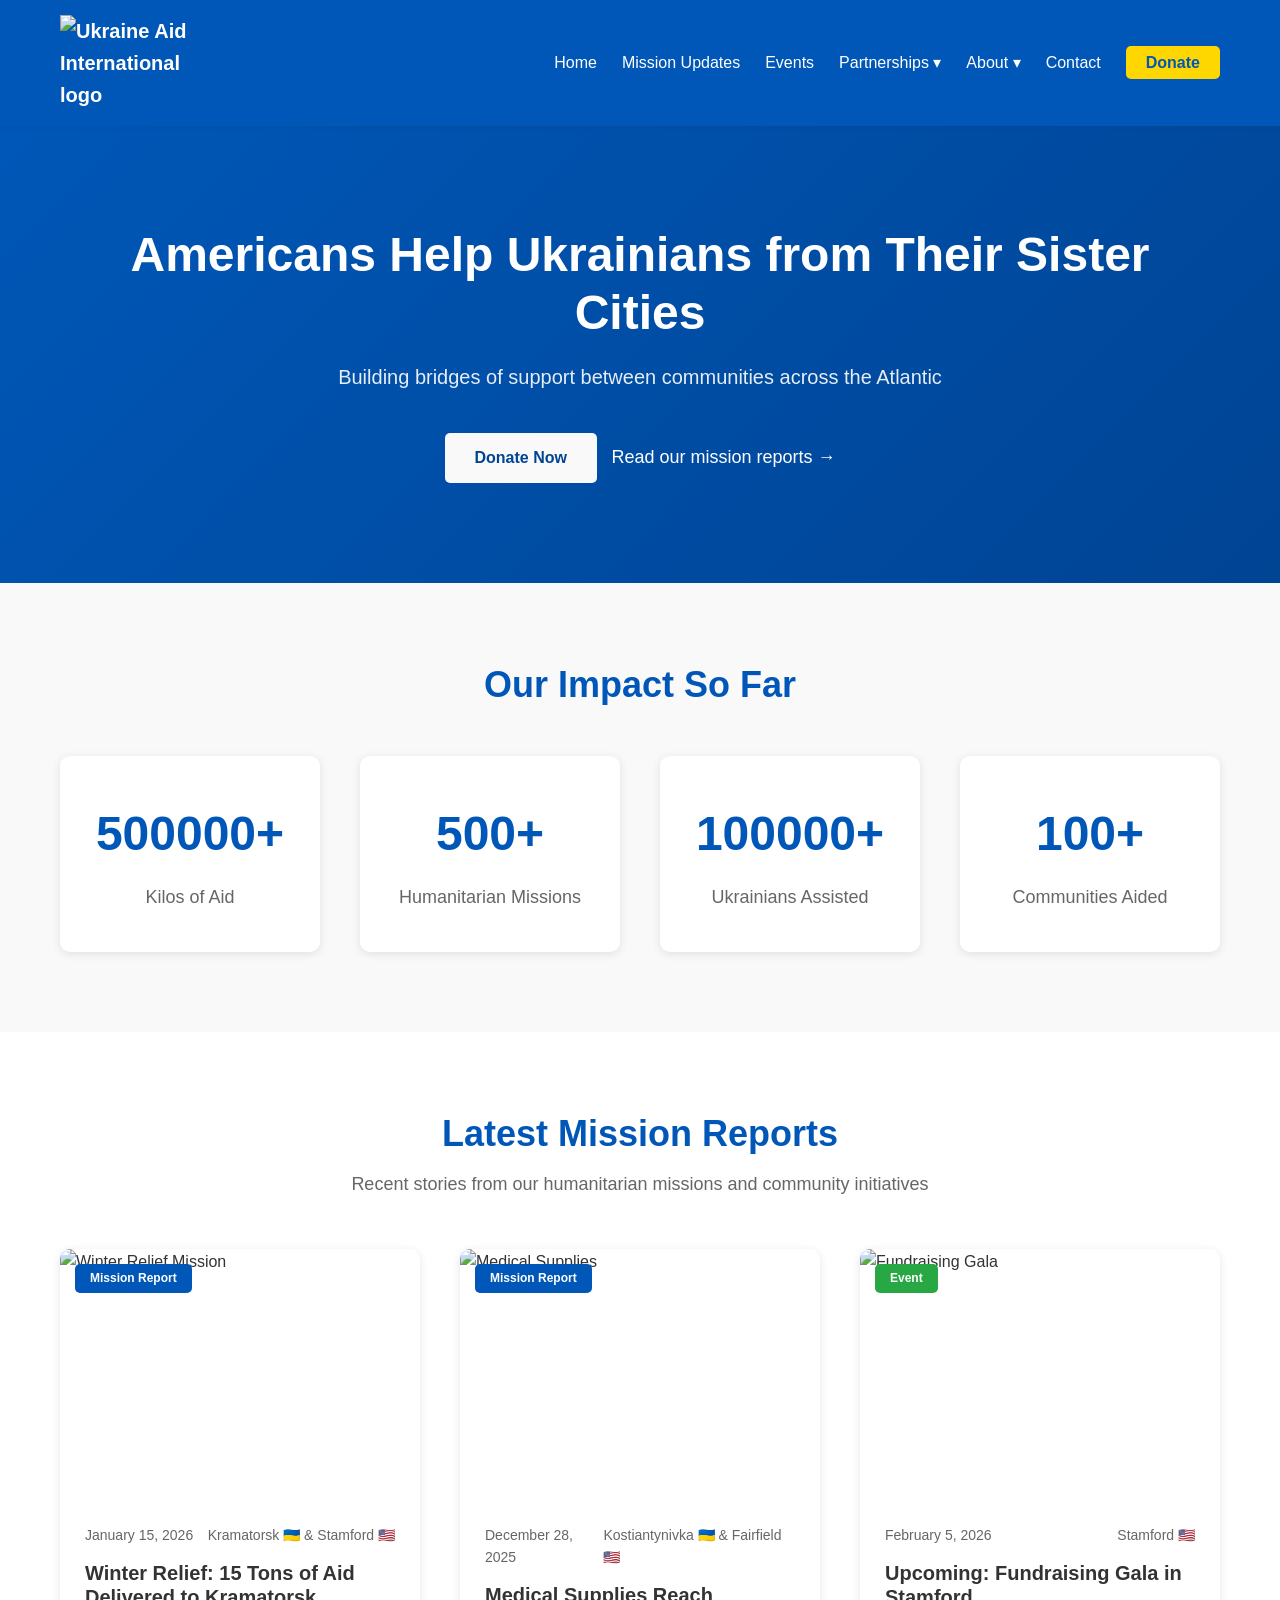
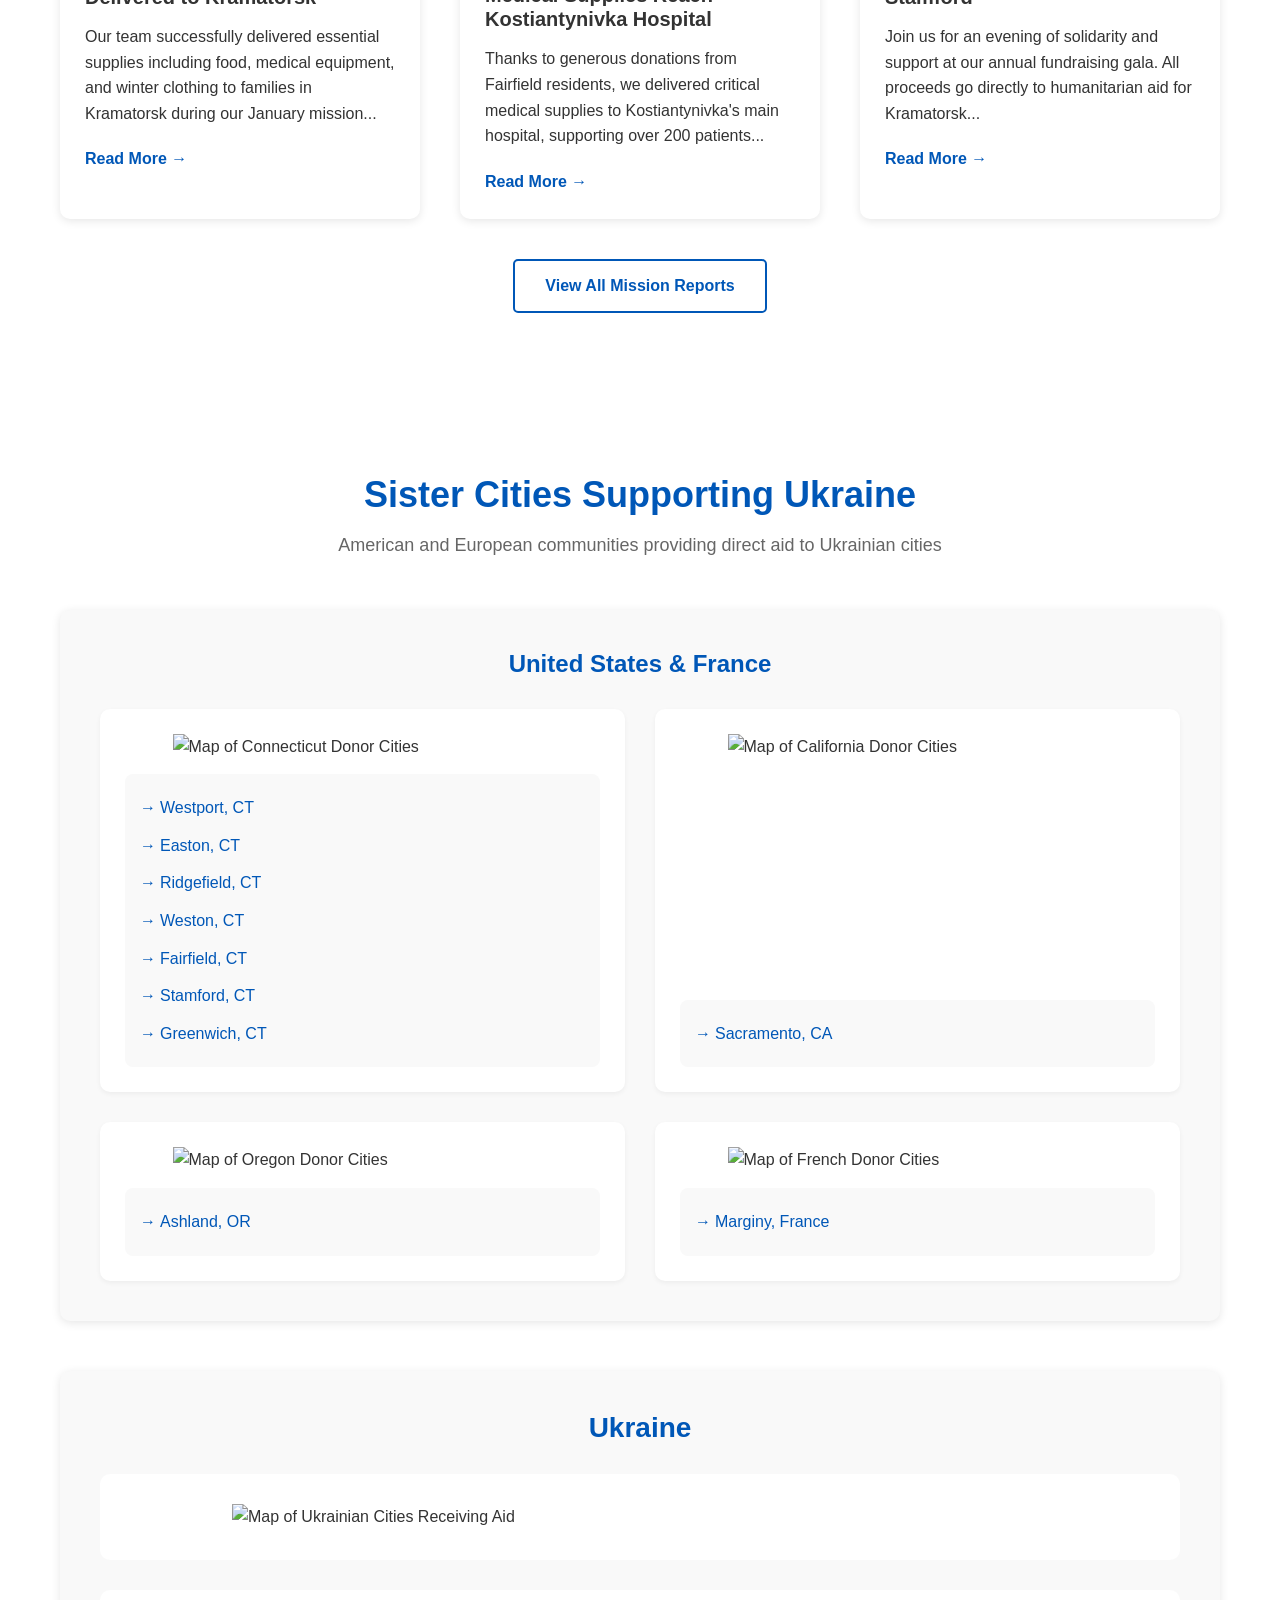
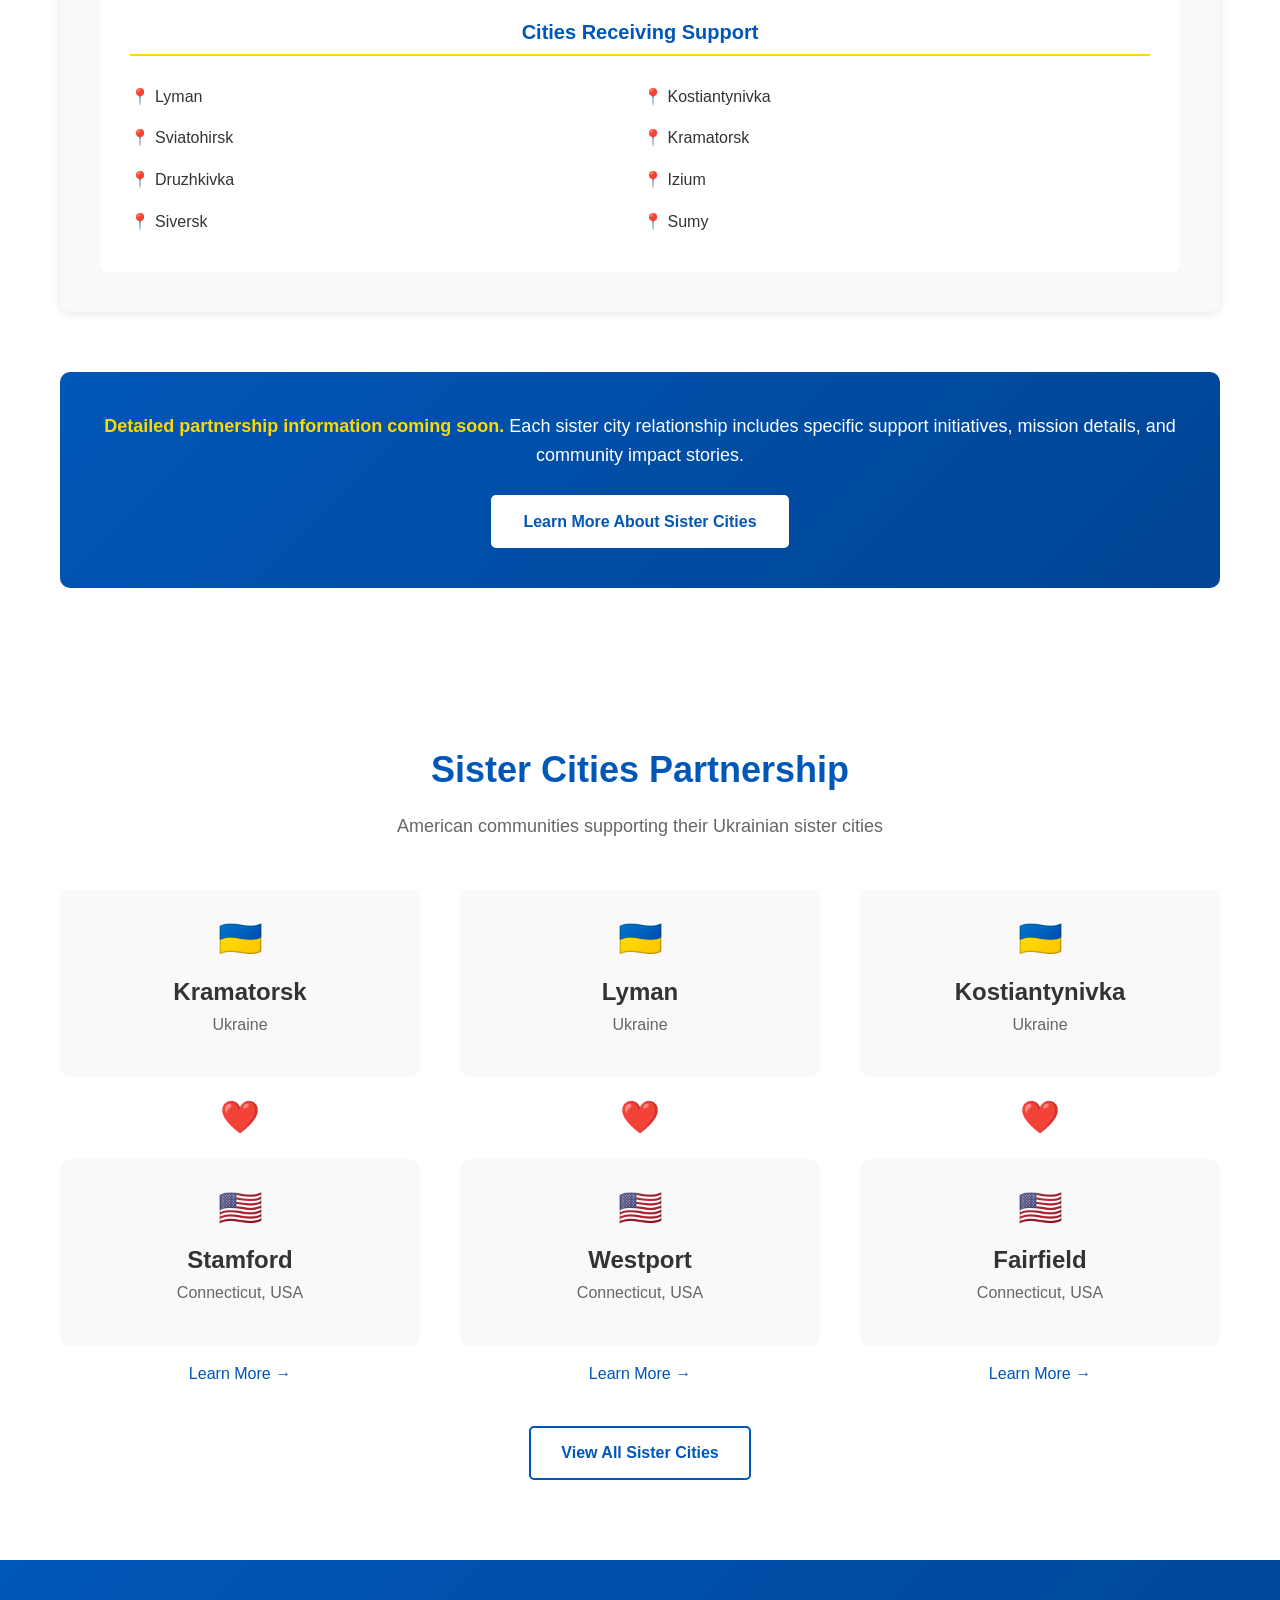
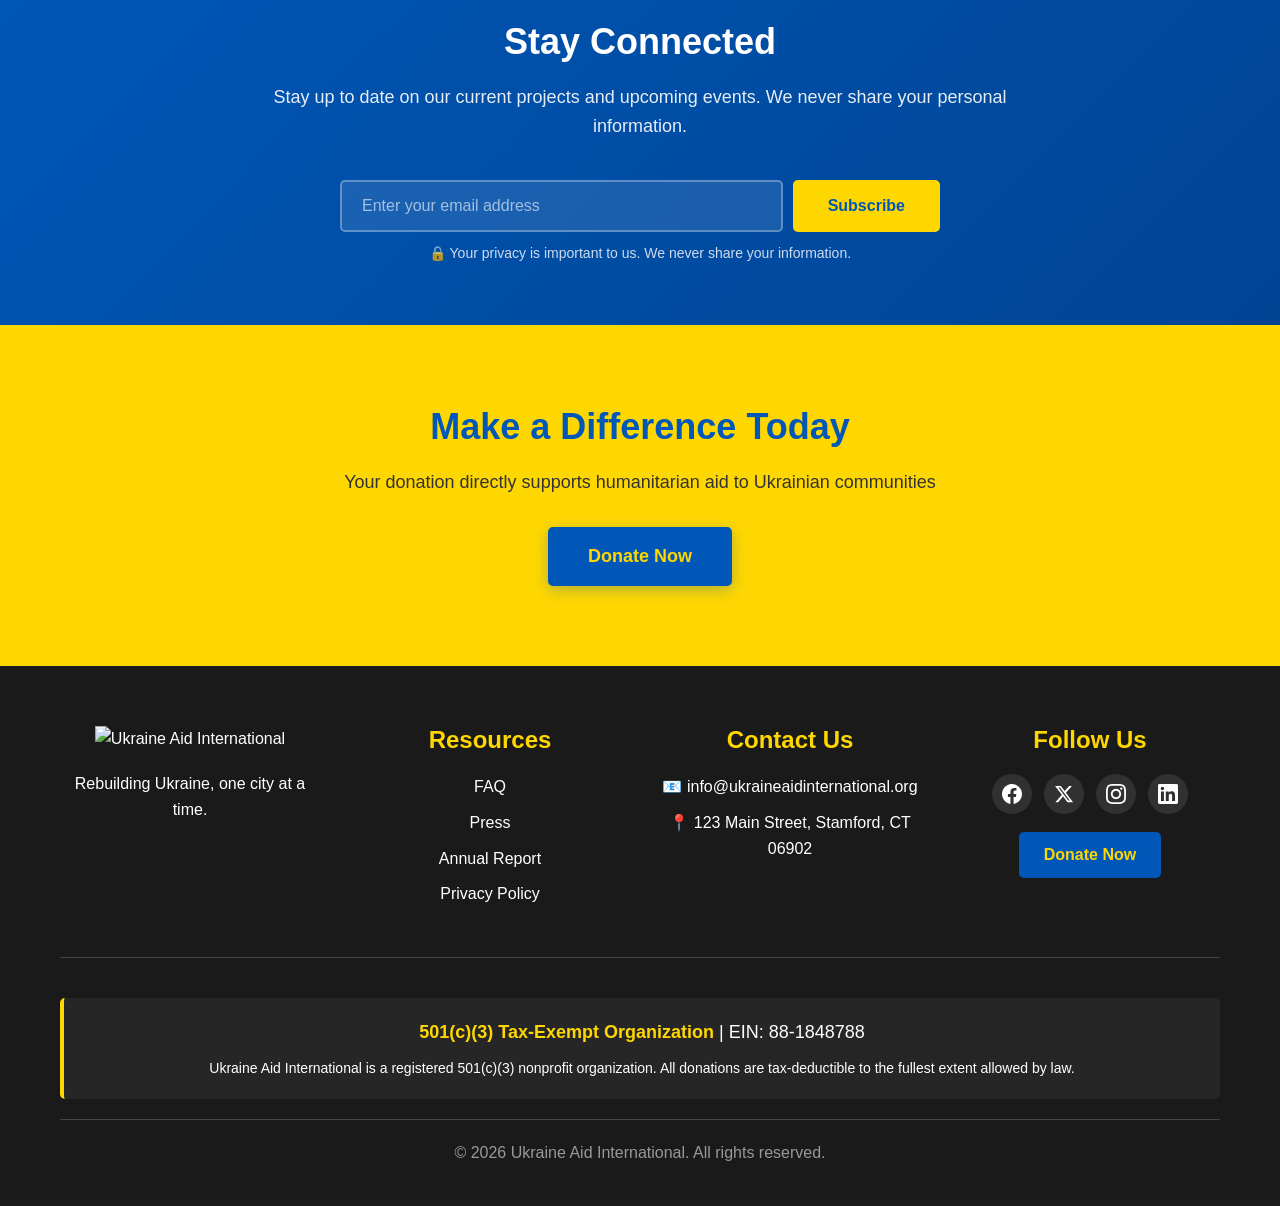
==== commit 50db8dfb: "feat: update navigation structure, and enhance CSS for events and hero sections" ====
--- a/index.html
+++ b/index.html
@@ -41,10 +41,24 @@
                                     >Mission Updates</a
                                 >
                             </li>
-                            <li>
-                                <a href="sister-cities.html">Sister Cities</a>
+                            <li><a href="events.html">Events</a></li>
+                            <li class="dropdown">
+                                <a href="#" class="dropdown-toggle">
+                                    Partnerships ▾
+                                </a>
+                                <ul class="dropdown-menu">
+                                    <li>
+                                        <a href="sister-cities.html"
+                                            >Sister Cities</a
+                                        >
+                                    </li>
+                                    <li>
+                                        <a href="#sister-states"
+                                            >Sister States</a
+                                        >
+                                    </li>
+                                </ul>
                             </li>
-                            <li><a href="#sister-states">Sister States</a></li>
                             <li class="dropdown">
                                 <a href="#" class="dropdown-toggle">About ▾</a>
                                 <ul class="dropdown-menu">
@@ -55,8 +69,7 @@
                                     <li><a href="#partners">Partners</a></li>
                                 </ul>
                             </li>
-                            <li><a href="#press">Press</a></li>
-                            <li><a href="contact-us.html">Contact Us</a></li>
+                            <li><a href="contact-us.html">Contact</a></li>
                             <li>
                                 <a href="donate-now.html" class="btn-donate-nav"
                                     >Donate</a
--- a/styles/draft.css
+++ b/styles/draft.css
@@ -972,6 +972,139 @@
     flex-wrap: wrap;
 }
 
+/* Editor UX Enhancements (Ghost-like) */
+.editor-slug-preview {
+    margin-top: 8px;
+    font-size: var(--font-sm);
+    color: var(--gray-600);
+    display: flex;
+    flex-wrap: wrap;
+    gap: 6px;
+    align-items: baseline;
+}
+
+.editor-slug-label {
+    font-weight: 700;
+    color: var(--gray-700);
+}
+
+.editor-slug-url {
+    color: var(--gray-600);
+}
+
+.editor-slug {
+    font-weight: 700;
+    color: var(--primary-blue);
+}
+
+.editor-mode-row {
+    display: flex;
+    justify-content: flex-start;
+    margin-bottom: 10px;
+}
+
+.editor-mode-toggle {
+    display: inline-flex;
+    border: 1px solid var(--gray-300);
+    border-radius: var(--radius-md);
+    overflow: hidden;
+    background-color: var(--white);
+}
+
+.editor-mode-btn {
+    appearance: none;
+    border: none;
+    background-color: transparent;
+    padding: 8px 12px;
+    font-size: var(--font-sm);
+    font-weight: 700;
+    color: var(--gray-700);
+    cursor: pointer;
+}
+
+.editor-mode-btn + .editor-mode-btn {
+    border-left: 1px solid var(--gray-300);
+}
+
+.editor-mode-btn.active {
+    background-color: var(--gray-100);
+    color: var(--primary-blue);
+}
+
+.editor-preview {
+    border: 1px solid var(--gray-300);
+    border-top: none;
+    border-bottom-left-radius: var(--radius-md);
+    border-bottom-right-radius: var(--radius-md);
+    background-color: var(--white);
+    padding: 14px 14px;
+    min-height: 350px;
+    color: var(--gray-700);
+    line-height: 1.8;
+}
+
+.editor-toolbar[hidden] + .content-editor[hidden] + .editor-preview {
+    border-top: 1px solid var(--gray-300);
+    border-top-left-radius: var(--radius-md);
+    border-top-right-radius: var(--radius-md);
+}
+
+.editor-preview h2 {
+    font-size: var(--font-2xl);
+    color: var(--primary-blue);
+    margin-top: var(--spacing-xl);
+    margin-bottom: var(--spacing-md);
+}
+
+.editor-preview h3 {
+    font-size: var(--font-xl);
+    color: var(--primary-blue);
+    margin-top: var(--spacing-lg);
+    margin-bottom: var(--spacing-sm);
+}
+
+.editor-preview ul,
+.editor-preview ol {
+    margin-bottom: var(--spacing-lg);
+    padding-left: var(--spacing-xl);
+}
+
+.editor-preview blockquote {
+    background-color: var(--gray-100);
+    border-left: 4px solid var(--primary-yellow);
+    padding: var(--spacing-md);
+    margin: var(--spacing-lg) 0;
+    border-radius: var(--radius-md);
+}
+
+.editor-preview a {
+    color: var(--primary-blue);
+    font-weight: 700;
+    text-decoration: underline;
+}
+
+.editor-meta-row {
+    display: flex;
+    justify-content: space-between;
+    align-items: center;
+    margin-top: 10px;
+    gap: 12px;
+    flex-wrap: wrap;
+}
+
+.editor-autosave-status {
+    font-size: var(--font-xs);
+    font-weight: 700;
+    color: var(--gray-600);
+    text-transform: uppercase;
+    letter-spacing: 0.4px;
+}
+
+.editor-stats {
+    font-size: var(--font-sm);
+    color: var(--gray-600);
+}
+
 .editor-btn {
     padding: 8px 12px;
     background-color: var(--gray-100);
@@ -998,6 +1131,31 @@
     resize: vertical;
 }
 
+/* Publish Actions Panel */
+.publish-actions {
+    margin-top: 20px;
+}
+
+/* Drag & drop affordances */
+.file-preview.is-dragover,
+.file-preview-grid.is-dragover {
+    outline: 3px solid var(--primary-blue);
+    outline-offset: 3px;
+}
+
+.file-thumb.is-draggable {
+    cursor: grab;
+}
+
+.file-thumb.is-dragging {
+    opacity: 0.6;
+}
+
+.file-thumb.is-drop-target {
+    outline: 2px dashed var(--primary-blue);
+    outline-offset: 2px;
+}
+
 /* Mobile Accordion Styles */
 .state-header-mobile {
     display: none;
@@ -1373,6 +1531,29 @@
     margin-bottom: 50px;
 }
 
+.page-hero {
+    background: linear-gradient(
+        135deg,
+        var(--primary-blue) 0%,
+        var(--primary-blue-dark) 100%
+    );
+    color: var(--white);
+    padding: var(--spacing-2xl) 0;
+    text-align: center;
+}
+
+.page-hero h1 {
+    color: var(--white);
+    margin-bottom: var(--spacing-md);
+}
+
+.page-hero p {
+    max-width: 760px;
+    margin: 0 auto;
+    font-size: var(--font-lg);
+    opacity: 0.95;
+}
+
 /* Sister Cities Preview */
 .sister-cities-preview {
     padding: var(--spacing-2xl) 0;
@@ -1425,6 +1606,55 @@
     padding: 30px 0;
 }
 
+.events-filter-bar {
+    display: flex;
+    justify-content: center;
+    gap: var(--spacing-sm);
+    flex-wrap: wrap;
+}
+
+.events-filter-button {
+    display: inline-flex;
+    align-items: center;
+    justify-content: center;
+    min-height: 42px;
+    padding: 10px 18px;
+    border: 2px solid var(--primary-blue);
+    border-radius: var(--radius-md);
+    background-color: var(--white);
+    color: var(--primary-blue);
+    font-weight: 700;
+    transition: var(--transition-fast);
+}
+
+.events-filter-button:hover,
+.events-filter-button.active {
+    background-color: var(--primary-blue);
+    color: var(--white);
+}
+
+.event-section + .event-section {
+    padding-top: 0;
+}
+
+.event-section-heading {
+    margin-bottom: var(--spacing-lg);
+}
+
+.event-card-actions {
+    display: flex;
+    align-items: center;
+    justify-content: space-between;
+    gap: var(--spacing-sm);
+    flex-wrap: wrap;
+    margin-top: var(--spacing-md);
+}
+
+.event-card-actions .btn-secondary {
+    padding: 10px 20px;
+    font-size: var(--font-sm);
+}
+
 .blog-posts {
     padding: var(--spacing-xl) 0;
 }
@@ -1548,10 +1778,96 @@
     line-height: 1.2;
 }
 
-.post-subtitle {
+.post-subtitle,
+.post-summary {
     font-size: var(--font-lg);
     color: var(--gray-600);
     line-height: 1.6;
+}
+
+.post-partnership {
+    color: var(--primary-blue);
+    font-weight: 600;
+}
+
+/* Post Aid Types Metadata */
+.post-aid-types {
+    display: flex;
+    align-items: center;
+    flex-wrap: wrap;
+    gap: var(--spacing-xs);
+    margin-top: var(--spacing-md);
+    font-size: var(--font-sm);
+    color: var(--gray-600);
+}
+
+.aid-types-label {
+    font-weight: 700;
+    color: var(--gray-700);
+    margin-right: var(--spacing-xs);
+}
+
+.aid-type-tag {
+    display: inline-block;
+    padding: 3px 10px;
+    background-color: var(--gray-200);
+    border-radius: var(--radius-md);
+    font-size: var(--font-sm);
+    color: var(--primary-blue);
+    font-weight: 600;
+}
+
+.aid-type-separator {
+    color: var(--gray-400);
+}
+
+/* Post Pagination (Next / Previous) */
+.post-pagination {
+    display: grid;
+    grid-template-columns: 1fr 1fr;
+    gap: var(--spacing-lg);
+    margin-top: var(--spacing-xl);
+    padding-top: var(--spacing-xl);
+    border-top: 2px solid var(--gray-200);
+}
+
+.post-pagination-link {
+    display: flex;
+    flex-direction: column;
+    gap: var(--spacing-xs);
+    padding: var(--spacing-md);
+    background-color: var(--gray-100);
+    border-radius: var(--radius-lg);
+    text-decoration: none;
+    transition: var(--transition-fast);
+}
+
+.post-pagination-link:hover {
+    background-color: var(--gray-200);
+    transform: translateY(-2px);
+}
+
+.post-pagination-prev {
+    text-align: left;
+}
+
+.post-pagination-next {
+    text-align: right;
+}
+
+.post-pagination-direction {
+    font-size: var(--font-sm);
+    font-weight: 700;
+    text-transform: uppercase;
+    letter-spacing: 0.5px;
+    color: var(--primary-blue);
+}
+
+.post-pagination-title {
+    font-size: var(--font-md);
+    font-weight: 600;
+    color: var(--gray-700);
+    line-height: 1.4;
 }
 
 /* Anchor Navigation */
@@ -1613,6 +1929,13 @@
     scroll-margin-top: 100px;
 }
 
+.post-body h3 {
+    font-size: var(--font-xl);
+    color: var(--primary-blue);
+    margin-top: var(--spacing-xl);
+    margin-bottom: var(--spacing-md);
+}
+
 .post-body p {
     margin-bottom: var(--spacing-lg);
 }
@@ -1655,6 +1978,23 @@
     margin: var(--spacing-xl) 0;
 }
 
+.video-responsive {
+    position: relative;
+    padding-bottom: 56.25%; /* 16:9 aspect ratio */
+    height: 0;
+    overflow: hidden;
+    border-radius: var(--radius-lg);
+}
+
+.video-responsive iframe {
+    position: absolute;
+    top: 0;
+    left: 0;
+    width: 100%;
+    height: 100%;
+    border: 0;
+}
+
 .video-placeholder {
     background-color: var(--gray-200);
     padding: var(--spacing-2xl);
@@ -1666,6 +2006,12 @@
 /* Post Gallery */
 .post-gallery {
     margin: var(--spacing-xl) 0;
+}
+
+.post-gallery h2 {
+    font-size: var(--font-2xl);
+    color: var(--primary-blue);
+    margin-bottom: var(--spacing-lg);
 }
 
 .gallery-grid {
@@ -2579,6 +2925,10 @@
     color: var(--gray-600);
 }
 
+.entity-preview-desc > *:last-child {
+    margin-bottom: 0;
+}
+
 .entity-preview-actions {
     margin-top: 10px;
 }
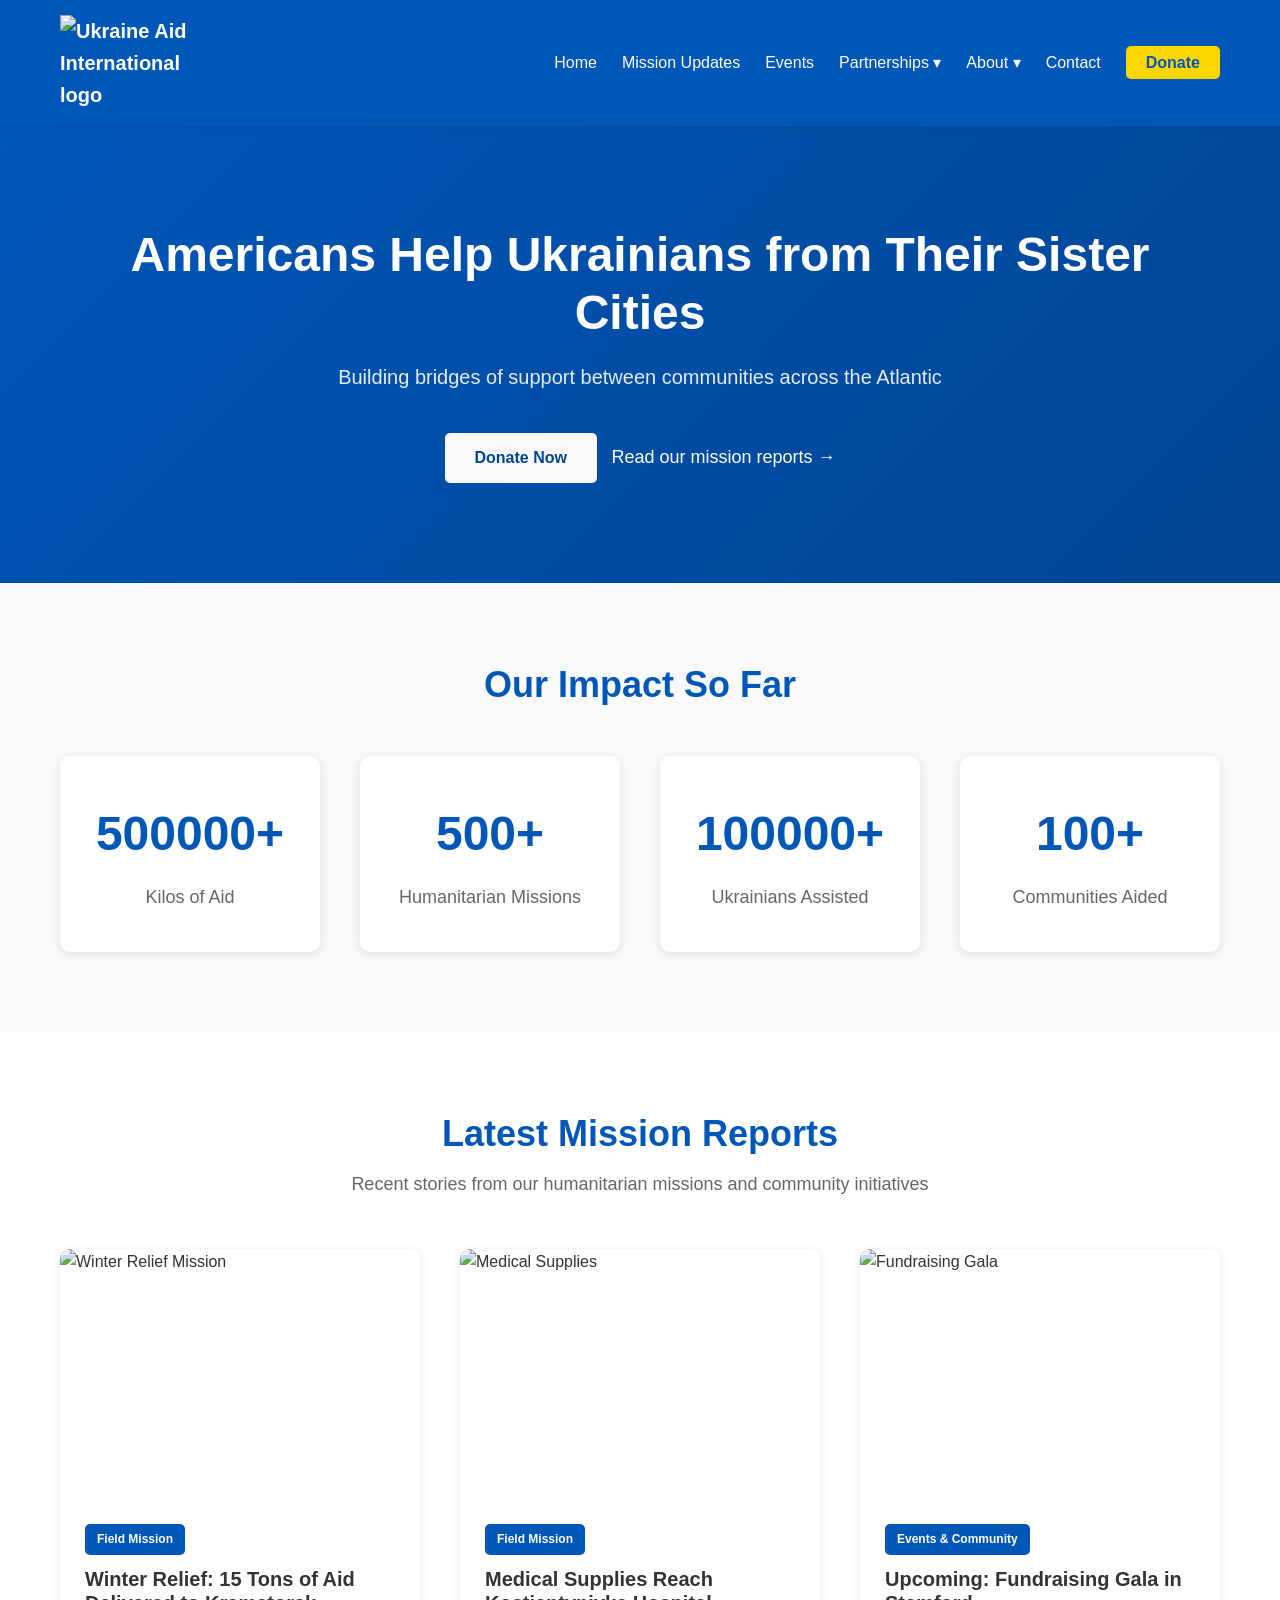
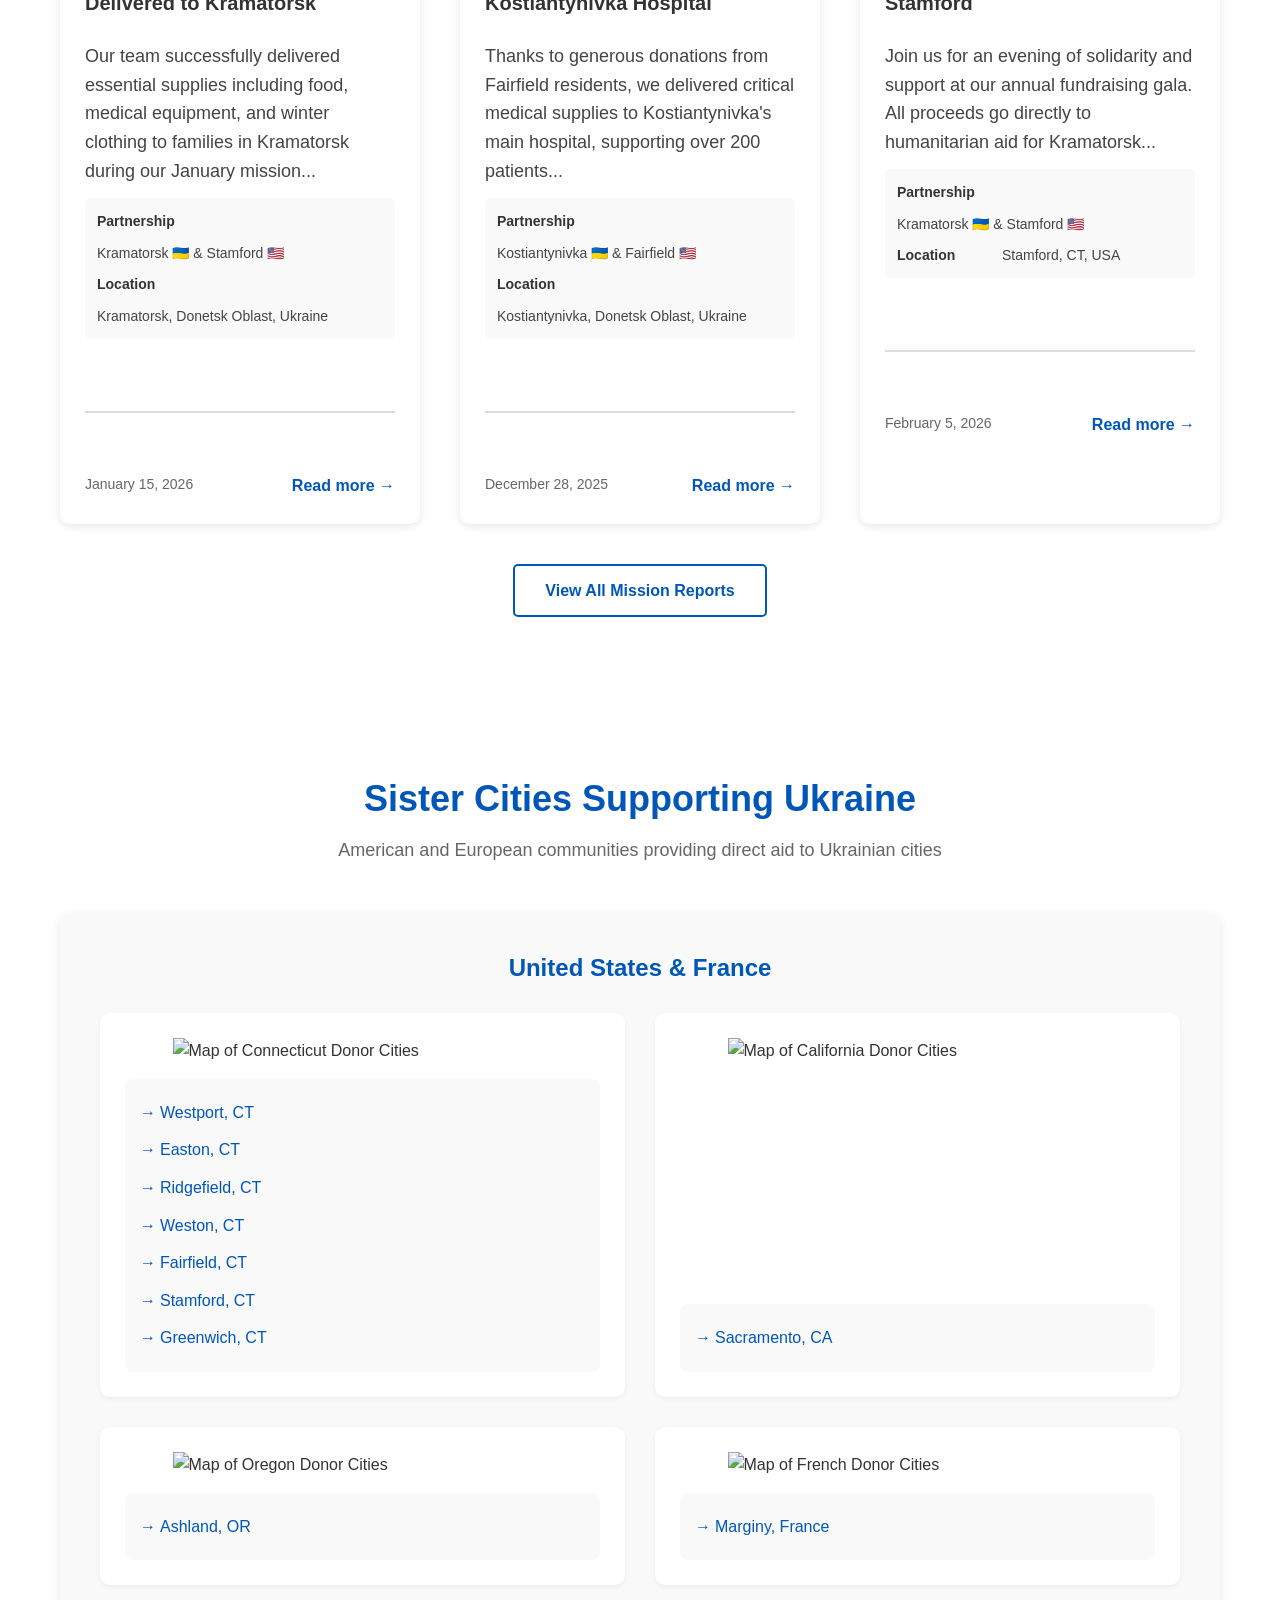
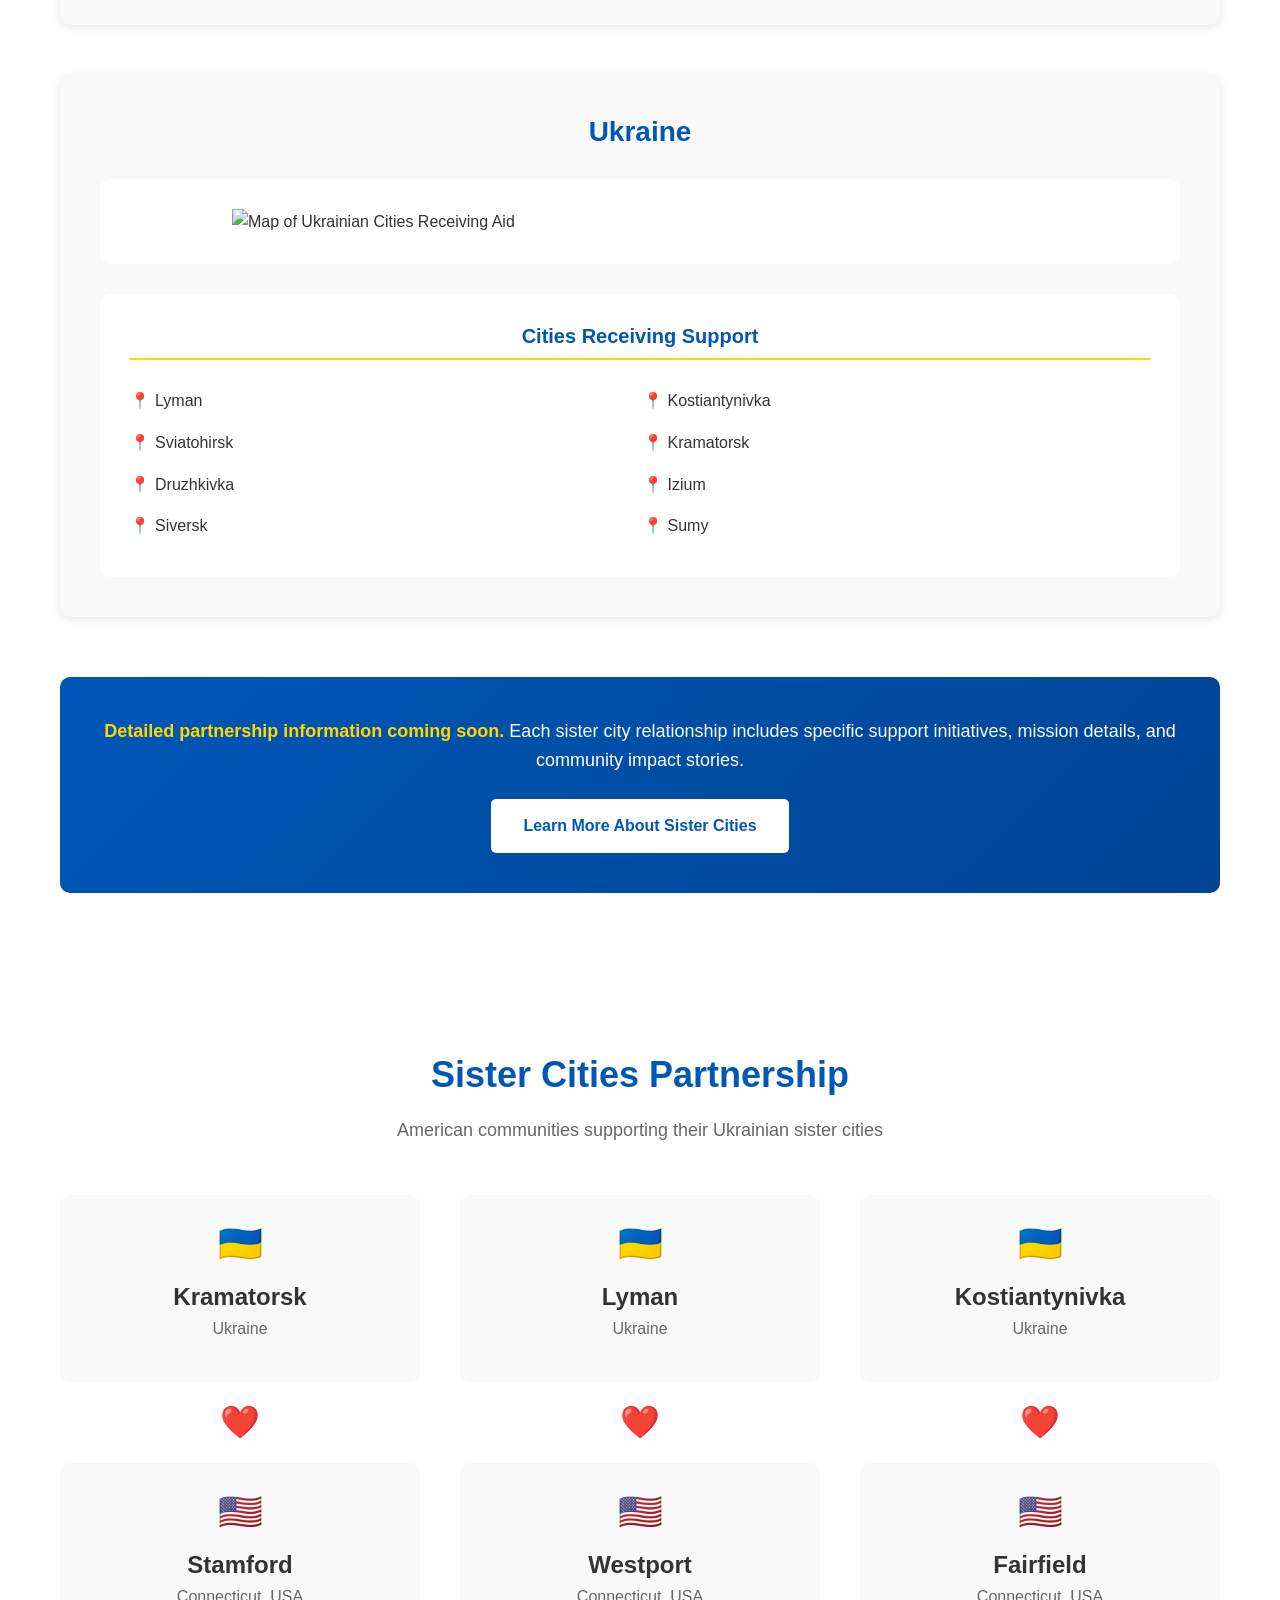
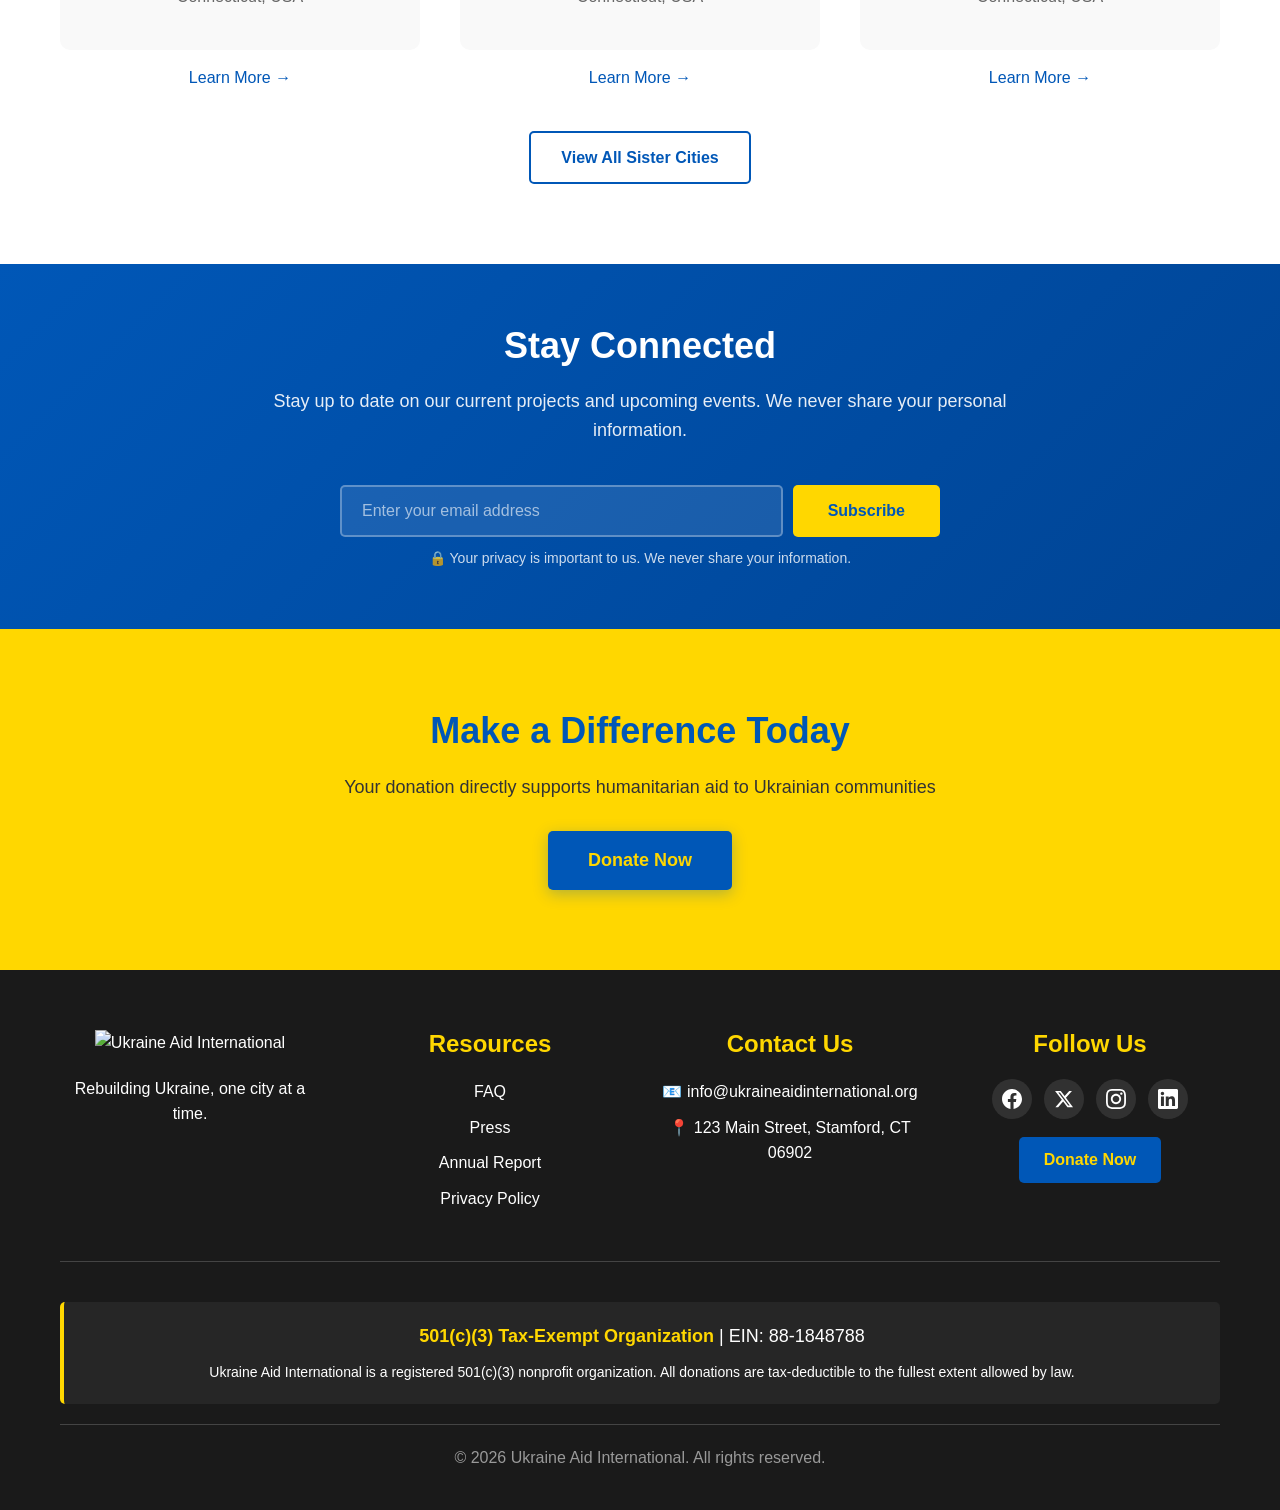
==== commit e9c7109e: "feat: add admin prototype, login flow, and event detail pages" ====
--- a/index.html
+++ b/index.html
@@ -148,102 +148,167 @@
                     initiatives
                 </p>
 
-                <div class="posts-grid-preview">
+                <div class="posts-grid">
                     <!-- Post 1 -->
-                    <article class="post-card">
+                    <article class="post-card post-card-v2">
                         <div class="post-image">
                             <img
                                 src="https://via.placeholder.com/400x250?text=Humanitarian+Mission"
                                 alt="Winter Relief Mission"
                             />
-                            <span class="post-category">Mission Report</span>
                         </div>
                         <div class="post-content">
-                            <div class="post-meta">
-                                <span class="post-date">January 15, 2026</span>
-                                <span class="post-location"
-                                    >Kramatorsk 🇺🇦 & Stamford 🇺🇸</span
-                                >
+                            <div class="post-category-inline">
+                                Field Mission
                             </div>
                             <h3>
-                                <a href="mission-log-post.html"
+                                <a href="mission-update-post.html"
                                     >Winter Relief: 15 Tons of Aid Delivered to
                                     Kramatorsk</a
                                 >
                             </h3>
-                            <p>
+                            <p class="post-summary">
                                 Our team successfully delivered essential
                                 supplies including food, medical equipment, and
                                 winter clothing to families in Kramatorsk during
                                 our January mission...
                             </p>
-                            <a href="mission-log-post.html" class="read-more"
-                                >Read More →</a
-                            >
+
+                            <div class="post-details">
+                                <div class="post-detail">
+                                    <span class="post-detail-label"
+                                        >Partnership</span
+                                    >
+                                    <span class="post-detail-value">
+                                        Kramatorsk 🇺🇦 &amp; Stamford 🇺🇸
+                                    </span>
+                                </div>
+                                <div class="post-detail">
+                                    <span class="post-detail-label"
+                                        >Location</span
+                                    >
+                                    <span class="post-detail-value">
+                                        Kramatorsk, Donetsk Oblast, Ukraine
+                                    </span>
+                                </div>
+                            </div>
+
+                            <div class="post-footer">
+                                <span class="post-date">January 15, 2026</span>
+                                <a
+                                    href="mission-update-post.html"
+                                    class="read-more"
+                                    >Read more →</a
+                                >
+                            </div>
                         </div>
                     </article>
 
                     <!-- Post 2 -->
-                    <article class="post-card">
+                    <article class="post-card post-card-v2">
                         <div class="post-image">
                             <img
                                 src="https://via.placeholder.com/400x250?text=Medical+Aid"
                                 alt="Medical Supplies"
                             />
-                            <span class="post-category">Mission Report</span>
                         </div>
                         <div class="post-content">
-                            <div class="post-meta">
-                                <span class="post-date">December 28, 2025</span>
-                                <span class="post-location"
-                                    >Kostiantynivka 🇺🇦 & Fairfield 🇺🇸</span
-                                >
+                            <div class="post-category-inline">
+                                Field Mission
                             </div>
                             <h3>
-                                <a href="mission-log-post.html"
+                                <a href="mission-update-post.html"
                                     >Medical Supplies Reach Kostiantynivka
                                     Hospital</a
                                 >
                             </h3>
-                            <p>
+                            <p class="post-summary">
                                 Thanks to generous donations from Fairfield
                                 residents, we delivered critical medical
                                 supplies to Kostiantynivka's main hospital,
                                 supporting over 200 patients...
                             </p>
-                            <a href="mission-log-post.html" class="read-more"
-                                >Read More →</a
-                            >
+
+                            <div class="post-details">
+                                <div class="post-detail">
+                                    <span class="post-detail-label"
+                                        >Partnership</span
+                                    >
+                                    <span class="post-detail-value">
+                                        Kostiantynivka 🇺🇦 &amp; Fairfield 🇺🇸
+                                    </span>
+                                </div>
+                                <div class="post-detail">
+                                    <span class="post-detail-label"
+                                        >Location</span
+                                    >
+                                    <span class="post-detail-value">
+                                        Kostiantynivka, Donetsk Oblast, Ukraine
+                                    </span>
+                                </div>
+                            </div>
+
+                            <div class="post-footer">
+                                <span class="post-date">December 28, 2025</span>
+                                <a
+                                    href="mission-update-post.html"
+                                    class="read-more"
+                                    >Read more →</a
+                                >
+                            </div>
                         </div>
                     </article>
 
                     <!-- Post 3 -->
-                    <article class="post-card">
+                    <article class="post-card post-card-v2">
                         <div class="post-image">
                             <img
                                 src="https://via.placeholder.com/400x250?text=Community+Event"
                                 alt="Fundraising Gala"
                             />
-                            <span class="post-category event">Event</span>
                         </div>
                         <div class="post-content">
-                            <div class="post-meta">
-                                <span class="post-date">February 5, 2026</span>
-                                <span class="post-location">Stamford 🇺🇸</span>
+                            <div class="post-category-inline">
+                                Events &amp; Community
                             </div>
                             <h3>
-                                <a href="mission-log-post.html"
+                                <a href="mission-update-post.html"
                                     >Upcoming: Fundraising Gala in Stamford</a
                                 >
                             </h3>
-                            <p>
+                            <p class="post-summary">
                                 Join us for an evening of solidarity and support
                                 at our annual fundraising gala. All proceeds go
                                 directly to humanitarian aid for Kramatorsk...
                             </p>
-                            <a href="mission-log-post.html" class="read-more"
-                                >Read More →</a
-                            >
+
+                            <div class="post-details">
+                                <div class="post-detail">
+                                    <span class="post-detail-label"
+                                        >Partnership</span
+                                    >
+                                    <span class="post-detail-value">
+                                        Kramatorsk 🇺🇦 &amp; Stamford 🇺🇸
+                                    </span>
+                                </div>
+                                <div class="post-detail">
+                                    <span class="post-detail-label"
+                                        >Location</span
+                                    >
+                                    <span class="post-detail-value">
+                                        Stamford, CT, USA
+                                    </span>
+                                </div>
+                            </div>
+
+                            <div class="post-footer">
+                                <span class="post-date">February 5, 2026</span>
+                                <a
+                                    href="mission-update-post.html"
+                                    class="read-more"
+                                    >Read more →</a
+                                >
+                            </div>
                         </div>
                     </article>
                 </div>
--- a/styles/draft.css
+++ b/styles/draft.css
@@ -1501,6 +1501,7 @@
     margin-bottom: 15px;
 }
 
+.latest-posts .posts-grid,
 .posts-grid-preview {
     display: grid;
     grid-template-columns: repeat(auto-fit, minmax(320px, 1fr));
@@ -1655,6 +1656,49 @@
     font-size: var(--font-sm);
 }
 
+/* Post Likes */
+.post-likes {
+    display: flex;
+    align-items: center;
+    gap: var(--spacing-sm);
+    margin-top: var(--spacing-md);
+    padding-top: var(--spacing-md);
+    border-top: 1px solid var(--gray-200);
+}
+
+.like-button {
+    display: inline-flex;
+    align-items: center;
+    gap: 6px;
+    padding: 8px 16px;
+    border: 2px solid var(--gray-300);
+    border-radius: var(--radius-md);
+    background-color: var(--white);
+    color: var(--gray-700);
+    font-size: var(--font-sm);
+    font-weight: 600;
+    cursor: pointer;
+    transition:
+        border-color 0.2s,
+        background-color 0.2s;
+}
+
+.like-button:hover {
+    border-color: var(--primary-blue);
+    background-color: var(--gray-50);
+}
+
+.like-button.liked {
+    border-color: var(--primary-blue);
+    background-color: var(--primary-blue);
+    color: var(--white);
+}
+
+.like-counter {
+    font-size: var(--font-sm);
+    color: var(--gray-600);
+}
+
 .blog-posts {
     padding: var(--spacing-xl) 0;
 }
@@ -2171,6 +2215,7 @@
 .related-posts-sidebar {
     position: sticky;
     top: 120px;
+    /* margin-top: 40px; */
     background-color: var(--white);
     margin-bottom: var(--spacing-lg);
     padding: var(--spacing-md);
@@ -2256,7 +2301,7 @@
 }
 
 .sidebar-cta {
-    /* margin-top: var(--spacing-lg); */
+    margin-top: var(--spacing-lg);
     /* padding-top: var(--spacing-lg); */
     /* border-top: 2px solid var(--gray-200); */
     text-align: center;
@@ -3275,6 +3320,15 @@
     margin-bottom: 18px;
 }
 
+.contact-info-panel .social-icon {
+    background-color: var(--primary-blue);
+    color: var(--white);
+}
+
+.contact-info-panel .social-icon:hover {
+    background-color: var(--primary-blue-dark);
+}
+
 /* City Pair Page Styles */
 
 /* Breadcrumb */
@@ -4038,6 +4092,7 @@
         grid-template-columns: 1fr;
     }
 
+    .latest-posts .posts-grid,
     .posts-grid-preview {
         grid-template-columns: 1fr;
     }
@@ -4144,6 +4199,7 @@
         grid-template-columns: 1fr;
     }
 
+    .latest-posts .posts-grid,
     .posts-grid-preview {
         grid-template-columns: 1fr;
     }
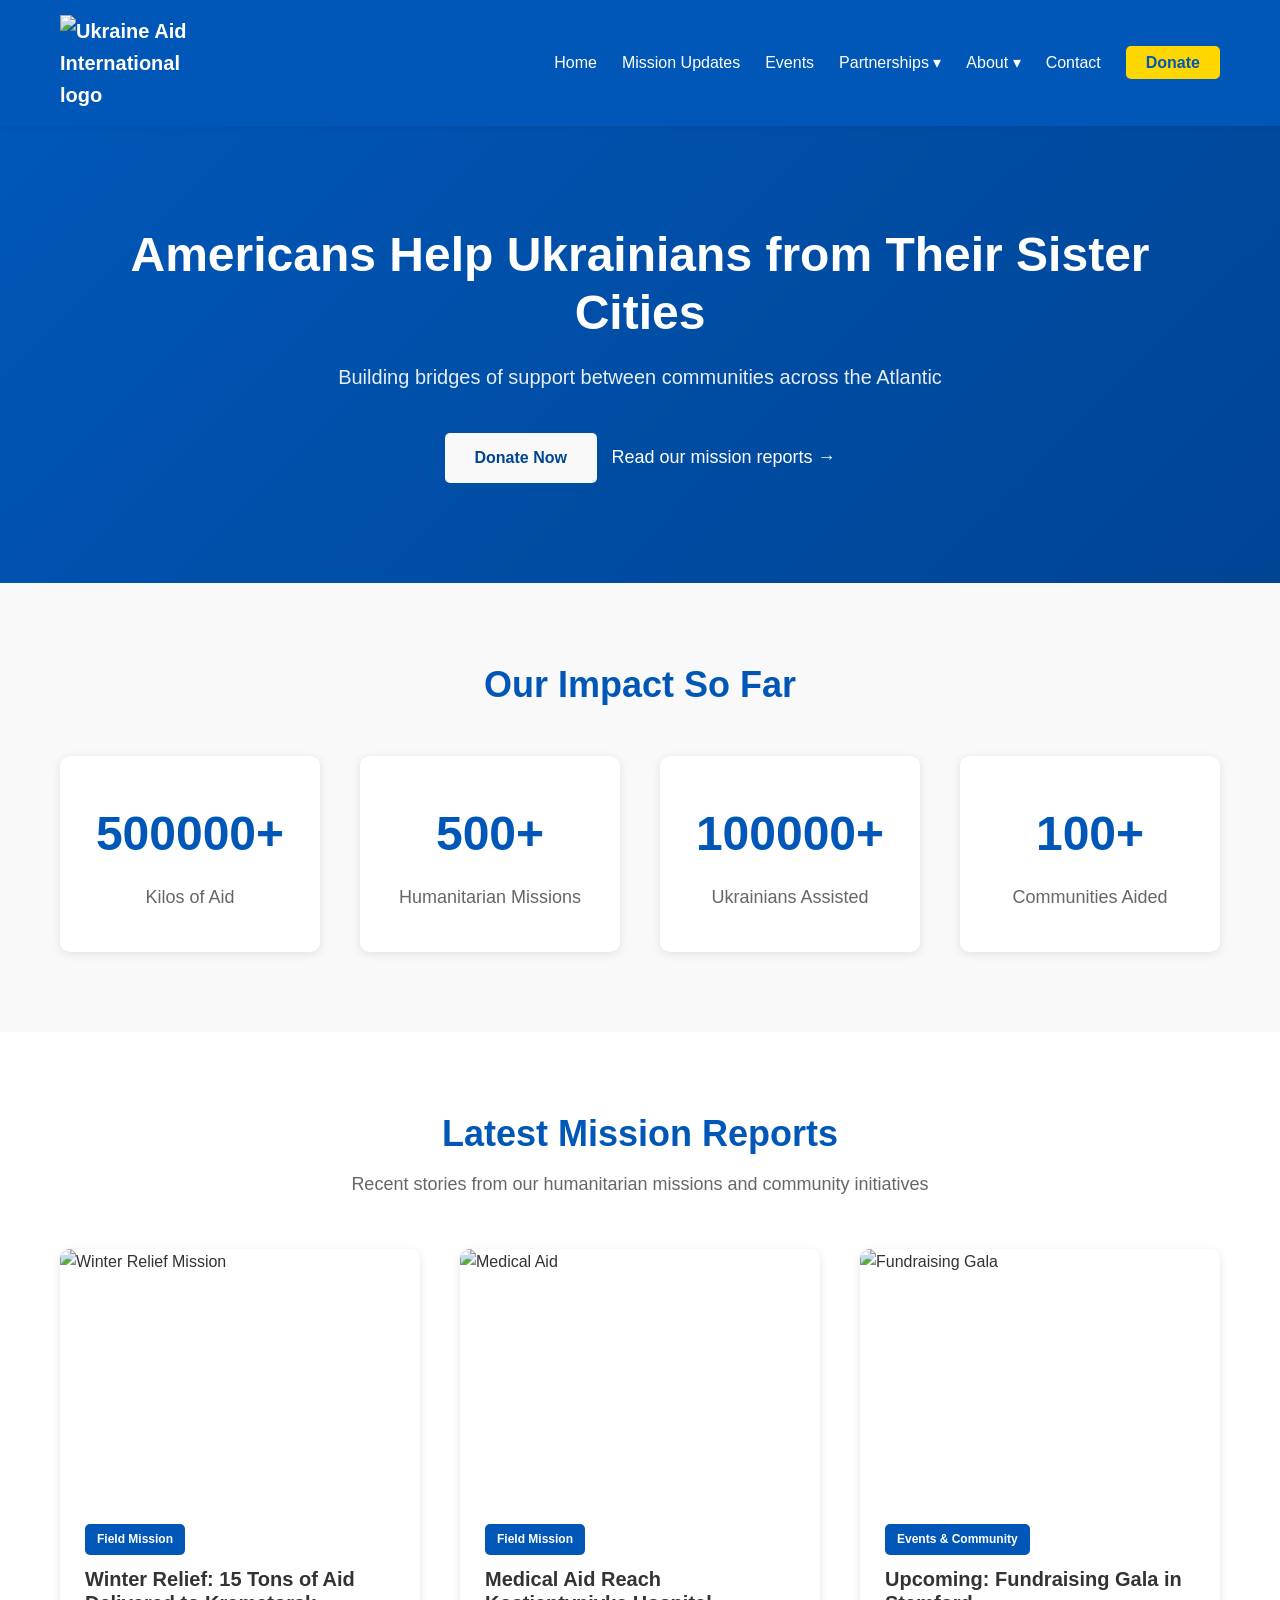
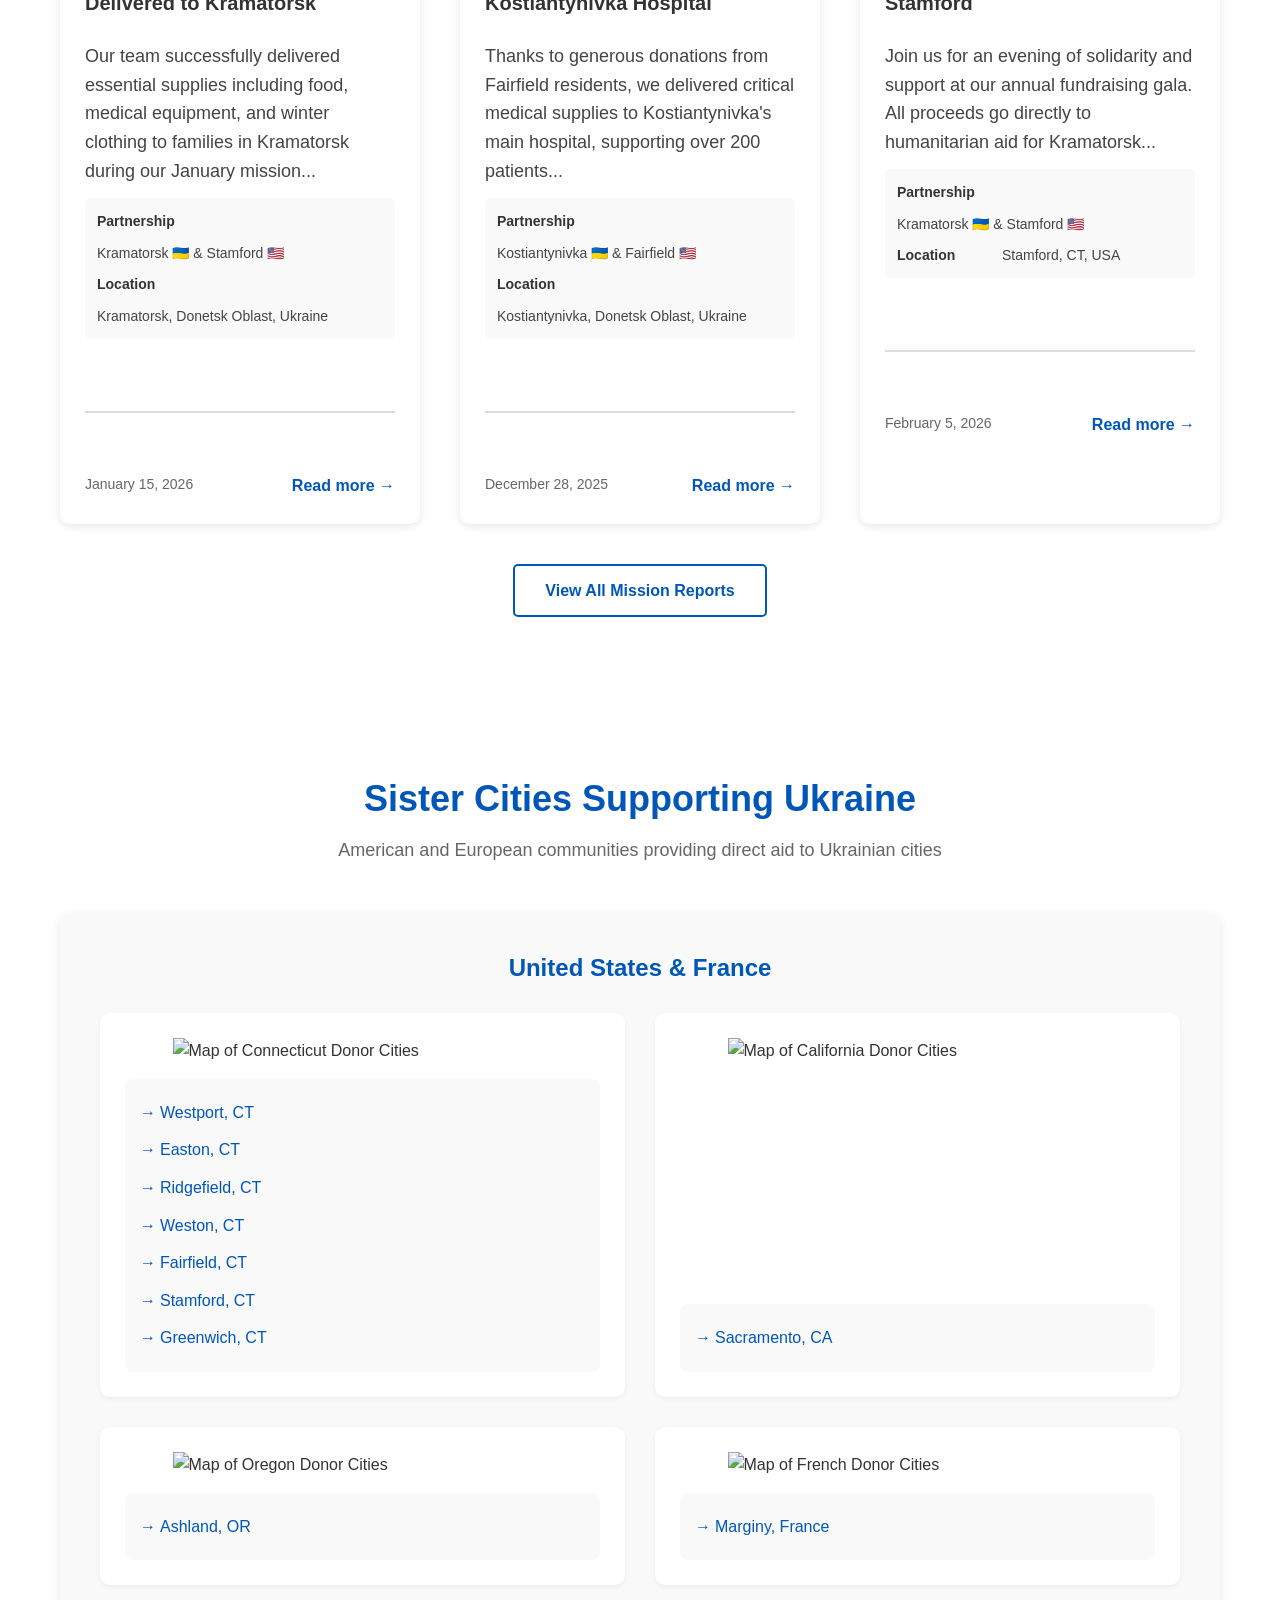
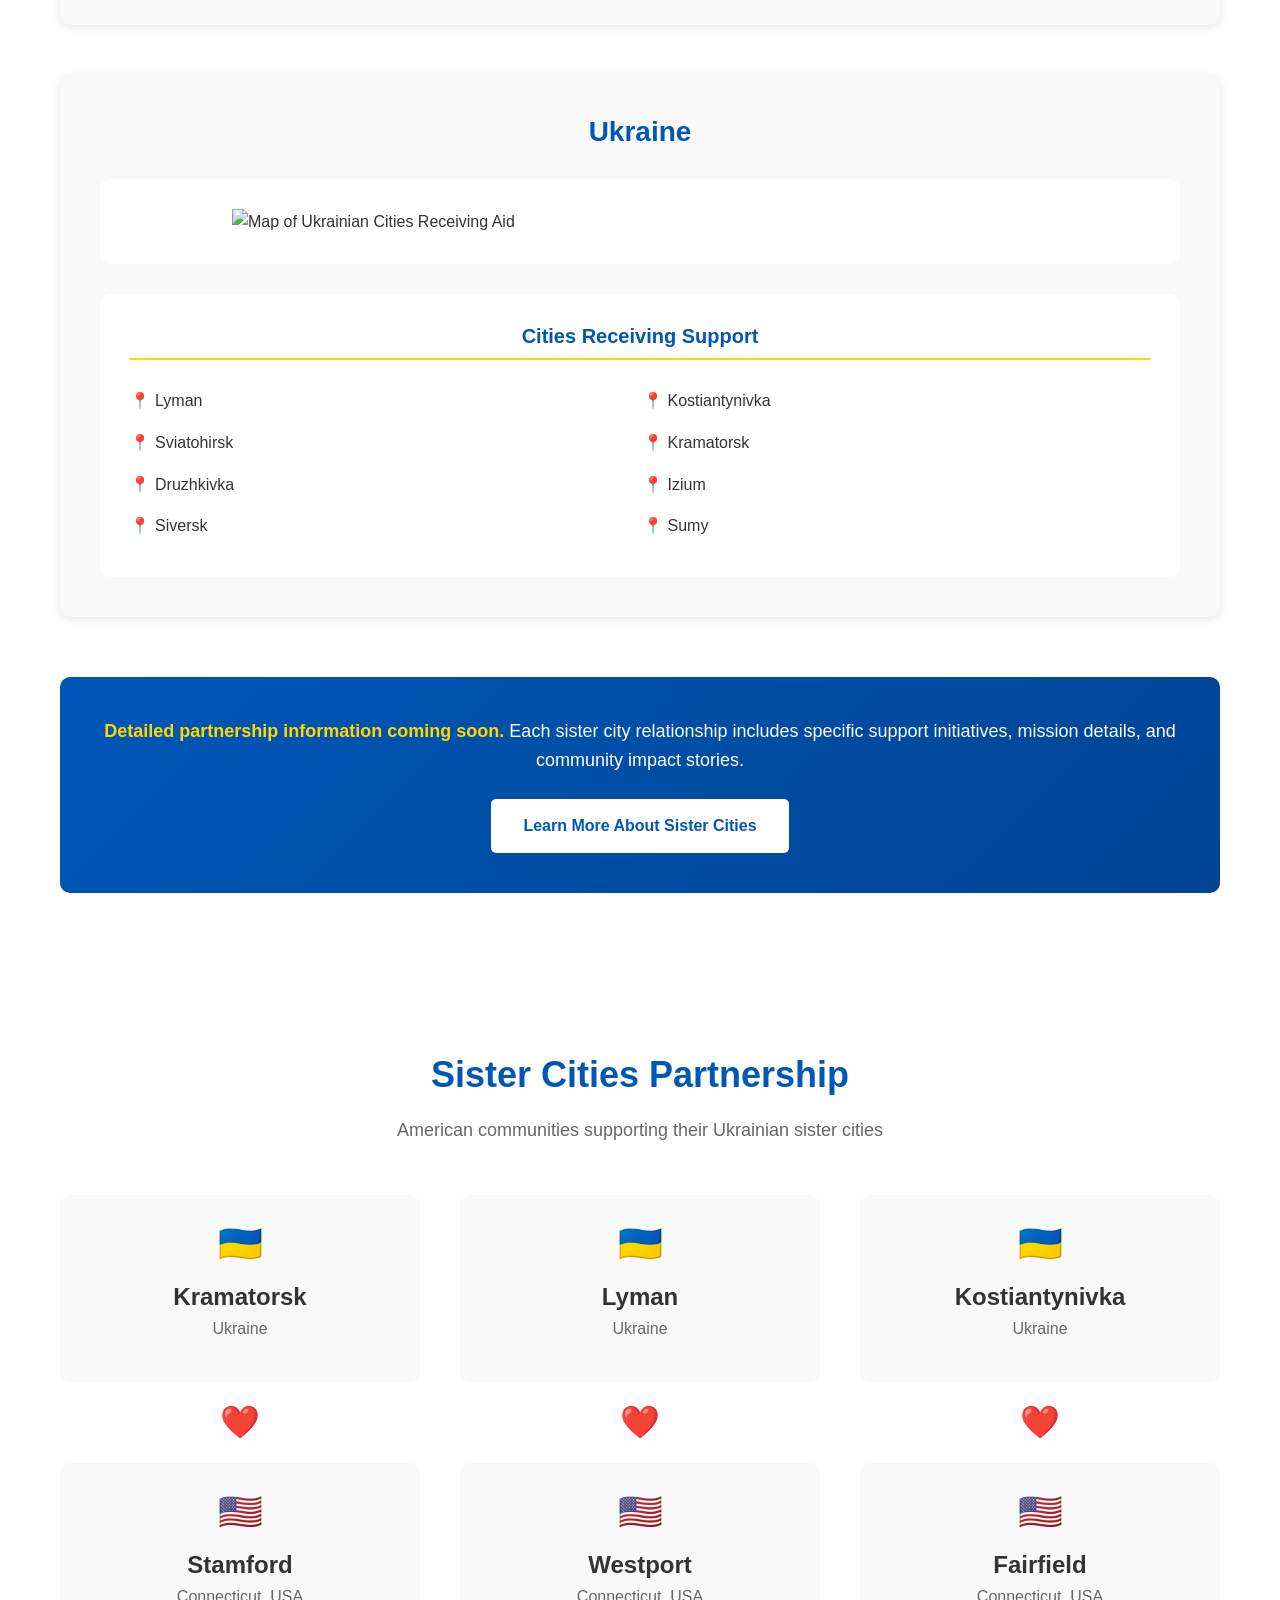
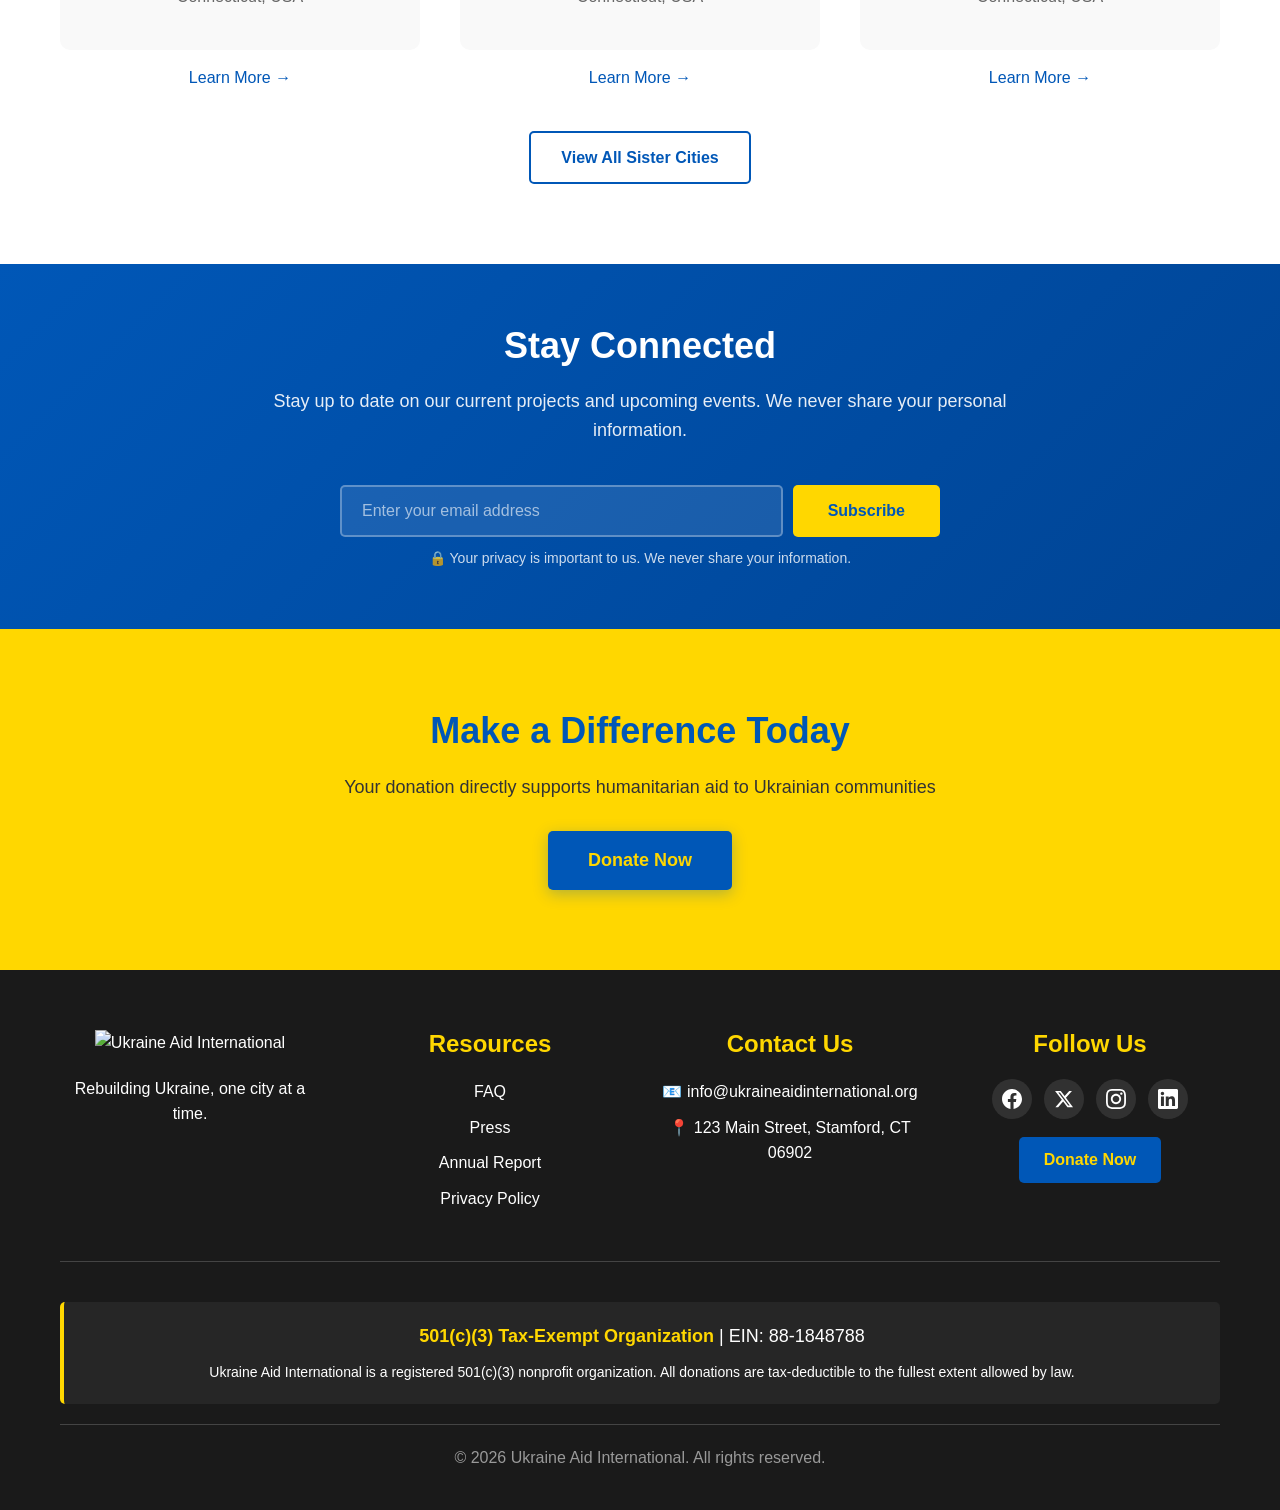
==== commit 49032af8: "fix: update aid type options and labels for clarity in admin panel and mission updates" ====
--- a/index.html
+++ b/index.html
@@ -209,7 +209,7 @@
                         <div class="post-image">
                             <img
                                 src="https://via.placeholder.com/400x250?text=Medical+Aid"
-                                alt="Medical Supplies"
+                                alt="Medical Aid"
                             />
                         </div>
                         <div class="post-content">
@@ -218,7 +218,7 @@
                             </div>
                             <h3>
                                 <a href="mission-update-post.html"
-                                    >Medical Supplies Reach Kostiantynivka
+                                    >Medical Aid Reach Kostiantynivka
                                     Hospital</a
                                 >
                             </h3>
--- a/styles/draft.css
+++ b/styles/draft.css
@@ -2302,7 +2302,7 @@
 
 .sidebar-cta {
     margin-top: var(--spacing-lg);
-    /* padding-top: var(--spacing-lg); */
+    padding-top: var(--spacing-lg);
     /* border-top: 2px solid var(--gray-200); */
     text-align: center;
 }
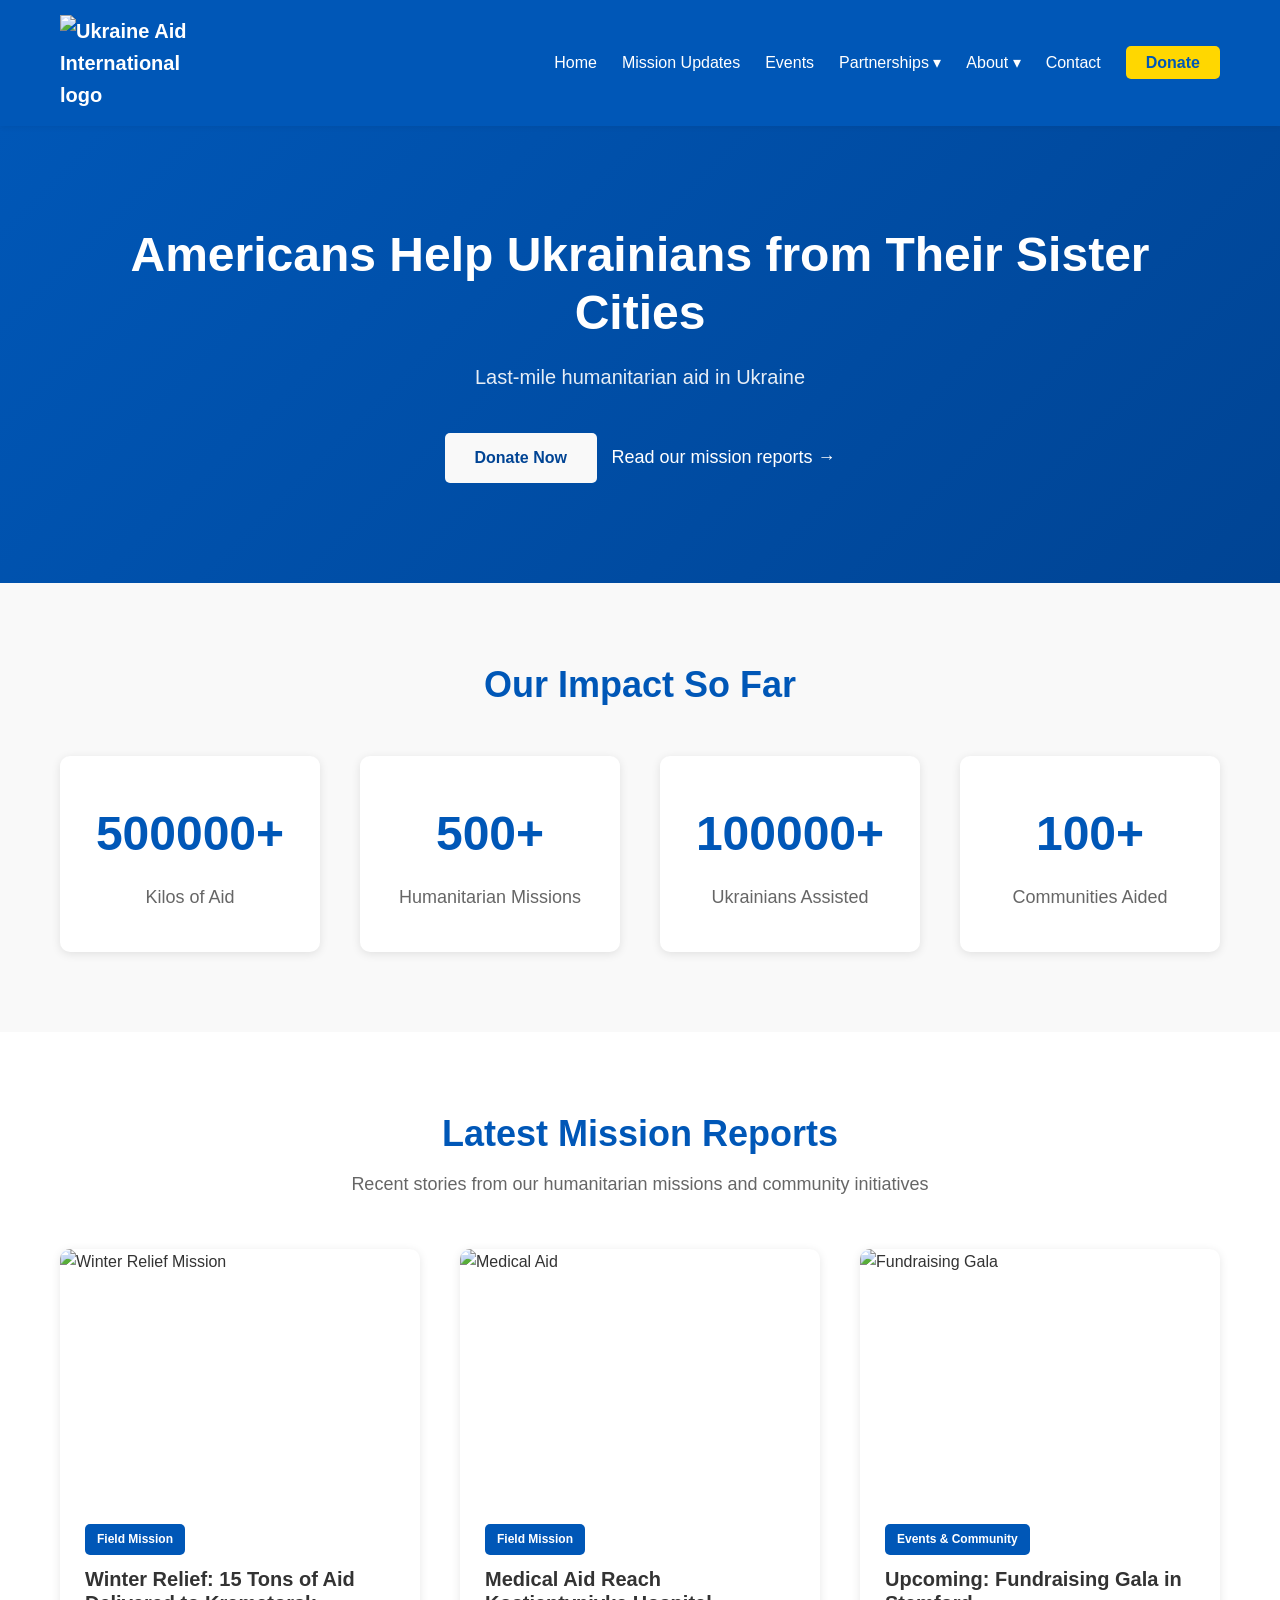
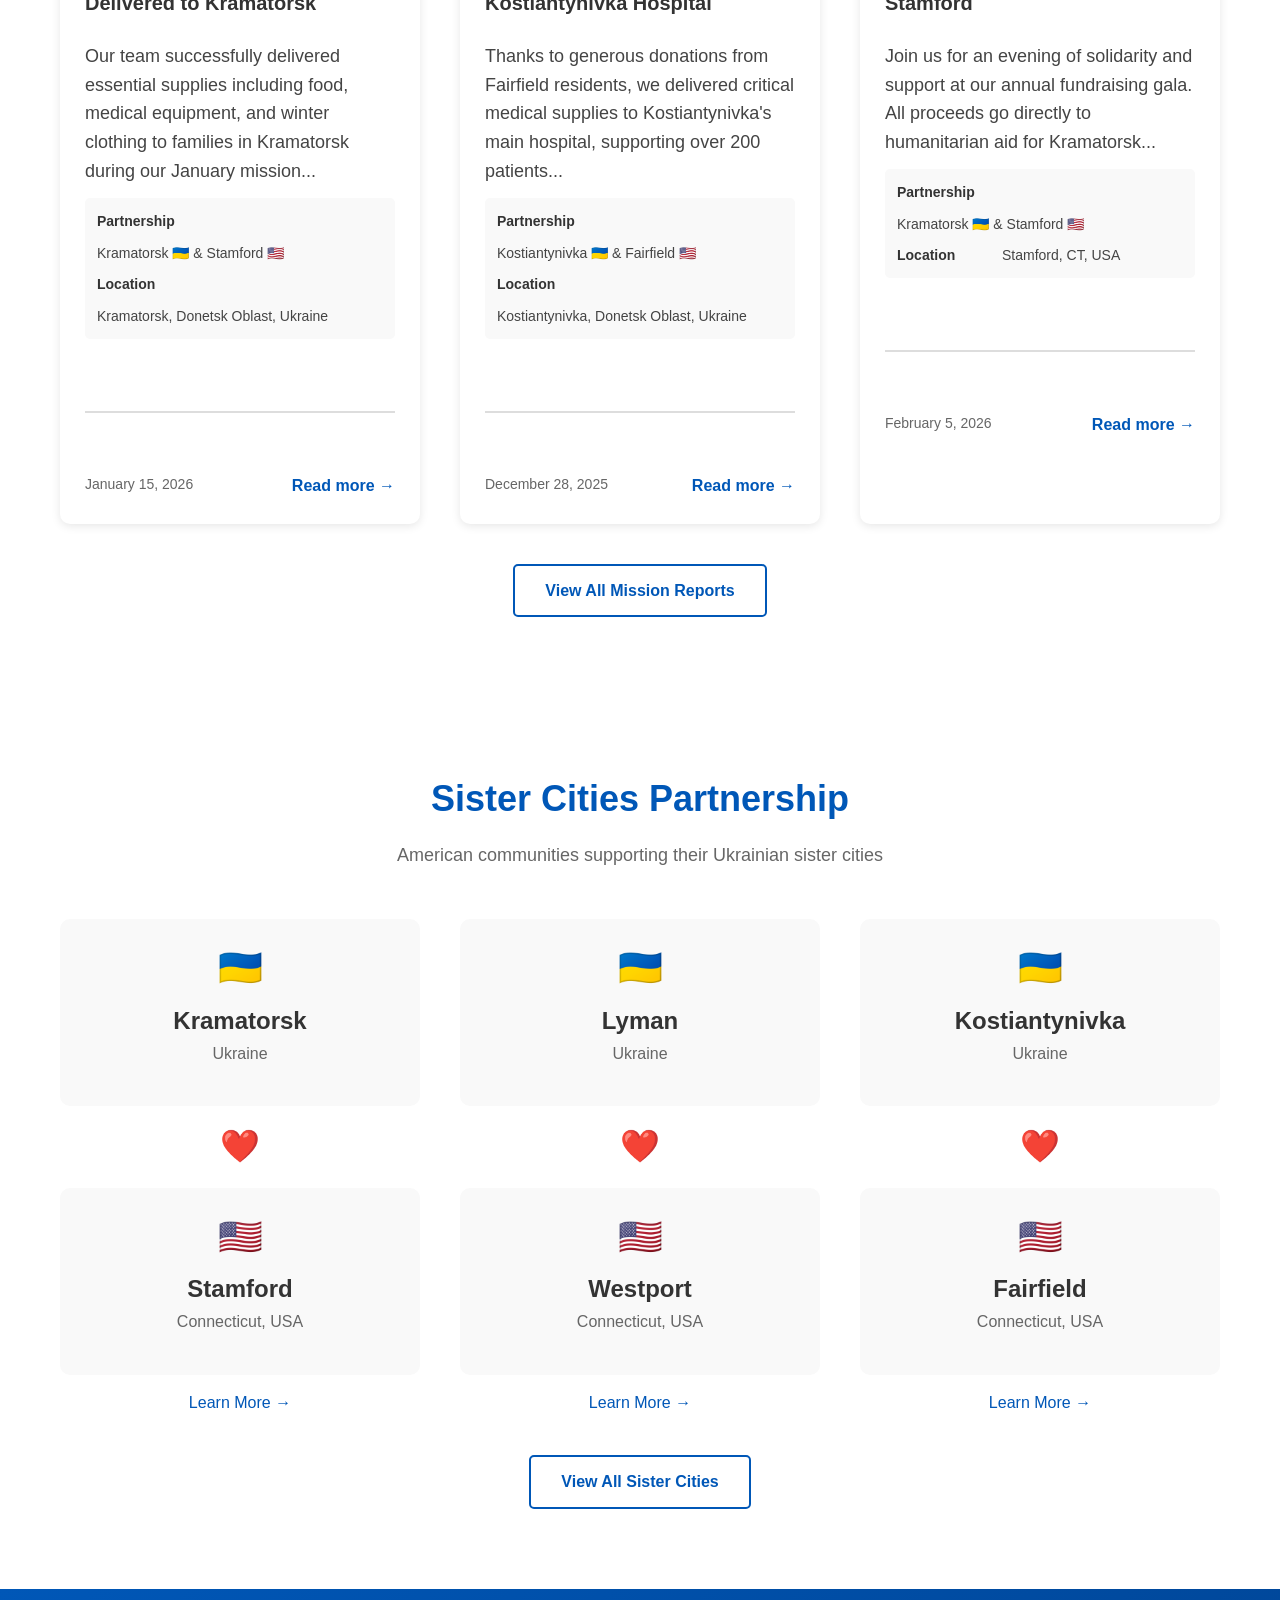
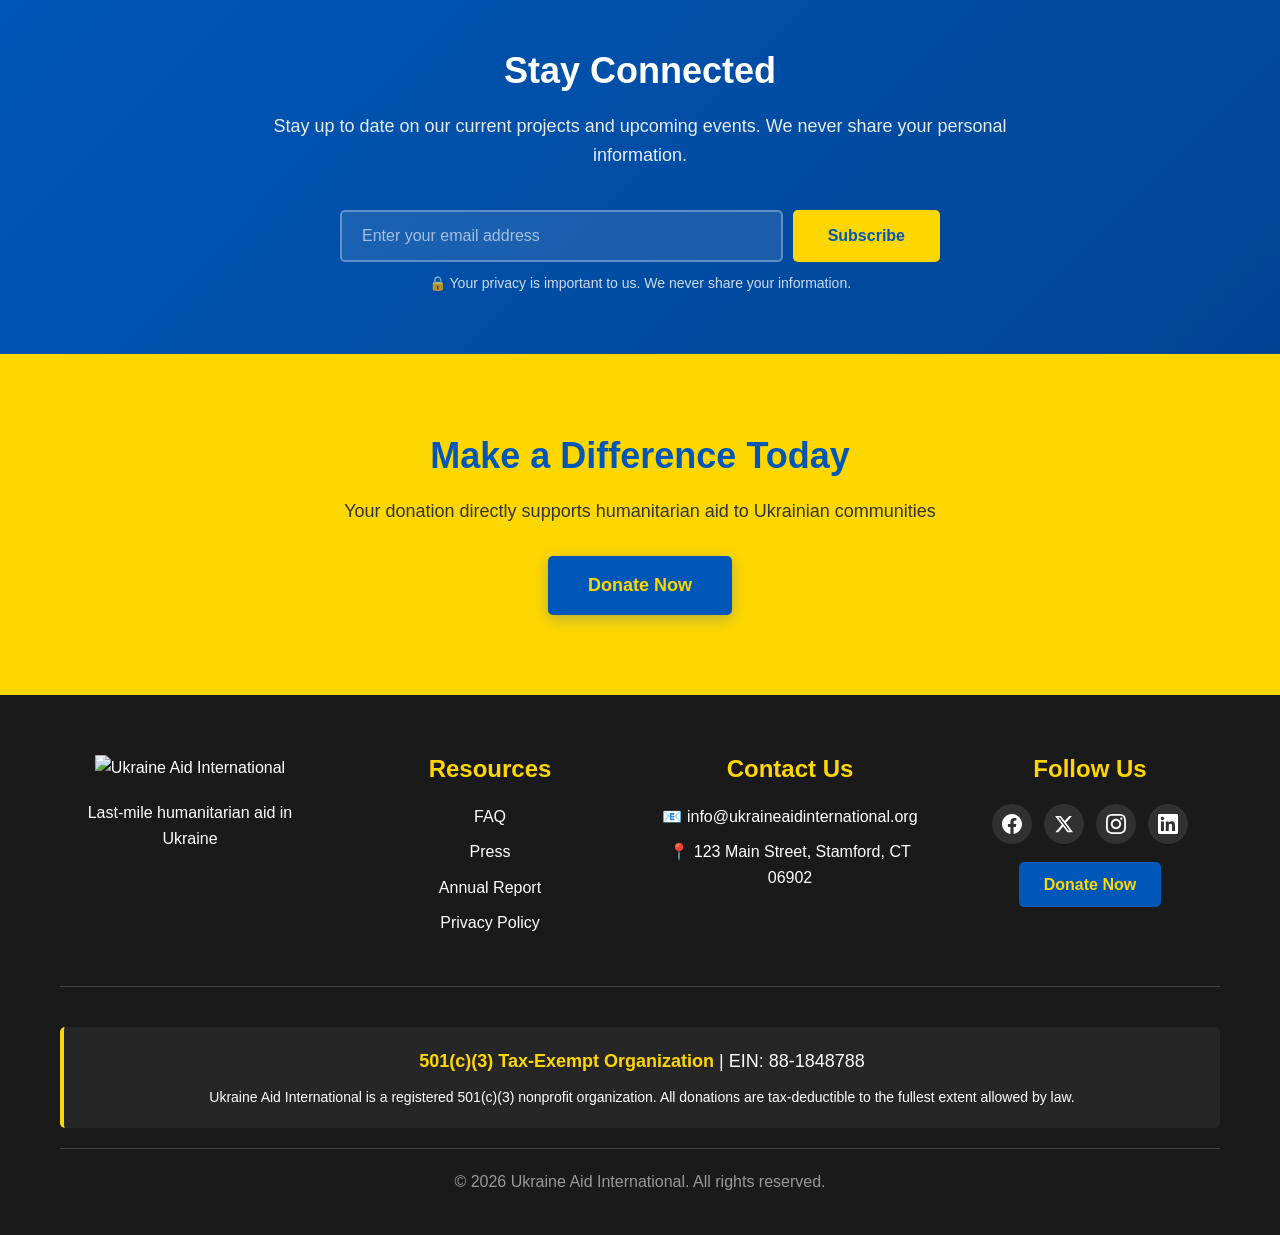
==== commit 904511ab: "fix(html): correct asset paths and update admin, content, and status UI - fix relative paths for sty" ====
--- a/index.html
+++ b/index.html
@@ -4,7 +4,7 @@
         <meta charset="UTF-8" />
         <meta name="viewport" content="width=device-width, initial-scale=1.0" />
         <title>Ukraine Aid International - Americans Help Ukrainians</title>
-        <link rel="stylesheet" href="styles/draft.css" />
+        <link rel="stylesheet" href="../styles/draft.css" />
     </head>
     <body>
         <!-- Header -->
@@ -86,8 +86,7 @@
             <div class="container">
                 <h1>Americans Help Ukrainians from Their Sister Cities</h1>
                 <p class="hero-subtitle">
-                    Building bridges of support between communities across the
-                    Atlantic
+                    Last-mile humanitarian aid in Ukraine
                 </p>
                 <a href="donate-now.html" class="btn-primary">Donate Now</a>
                 <a href="mission-updates.html" class="hero-link"
@@ -322,25 +321,25 @@
         </section>
 
         <!-- Sister Cities Geography Section -->
-        <section class="sister-cities-geography">
+        <!-- <section class="sister-cities-geography">
             <div class="container">
                 <h2>Sister Cities Supporting Ukraine</h2>
                 <p class="section-subtitle">
                     American and European communities providing direct aid to
                     Ukrainian cities
-                </p>
-
-                <div class="geography-content">
-                    <!-- Map Display -->
-                    <div class="maps-display">
-                        <!-- Donor Maps Container -->
-                        <div class="donor-maps-container">
+                </p> -->
+
+        <!-- <div class="geography-content"> -->
+        <!-- Map Display -->
+        <!-- <div class="maps-display"> -->
+        <!-- Donor Maps Container -->
+        <!-- <div class="donor-maps-container">
                             <h3 class="donor-maps-title">
                                 United States & France
                             </h3>
-                            <div class="donor-maps-grid">
-                                <!-- Connecticut Map -->
-                                <div class="state-map-section">
+                            <div class="donor-maps-grid"> -->
+        <!-- Connecticut Map -->
+        <!-- <div class="state-map-section">
                                     <div class="state-header-mobile">
                                         <h4>Connecticut</h4>
                                         <span class="accordion-toggle-mobile"
@@ -352,9 +351,9 @@
                                             src="https://ukraineaidinternational.org/wp-content/uploads/2025/06/CT.svg"
                                             alt="Map of Connecticut Donor Cities"
                                             class="geography-map"
-                                        />
-                                        <!-- Sister cities list (dynamic in future) -->
-                                        <div class="donor-cities-list">
+                                        /> -->
+        <!-- Sister cities list (dynamic in future) -->
+        <!-- <div class="donor-cities-list">
                                             <ul>
                                                 <li>
                                                     <a href="#">Westport, CT</a>
@@ -389,10 +388,10 @@
                                             </ul>
                                         </div>
                                     </div>
-                                </div>
-
-                                <!-- California Map -->
-                                <div class="state-map-section">
+                                </div> -->
+
+        <!-- California Map -->
+        <!-- <div class="state-map-section">
                                     <div class="state-header-mobile">
                                         <h4>California</h4>
                                         <span class="accordion-toggle-mobile"
@@ -415,10 +414,10 @@
                                             </ul>
                                         </div>
                                     </div>
-                                </div>
-
-                                <!-- Oregon Map -->
-                                <div class="state-map-section">
+                                </div> -->
+
+        <!-- Oregon Map -->
+        <!-- <div class="state-map-section">
                                     <div class="state-header-mobile">
                                         <h4>Oregon</h4>
                                         <span class="accordion-toggle-mobile"
@@ -439,10 +438,10 @@
                                             </ul>
                                         </div>
                                     </div>
-                                </div>
-
-                                <!-- France Map -->
-                                <div class="state-map-section">
+                                </div> -->
+
+        <!-- France Map -->
+        <!-- <div class="state-map-section">
                                     <div class="state-header-mobile">
                                         <h4>France</h4>
                                         <span class="accordion-toggle-mobile"
@@ -467,10 +466,10 @@
                                     </div>
                                 </div>
                             </div>
-                        </div>
-
-                        <!-- Ukraine Map Container (Full Width) -->
-                        <div class="ukraine-map-container">
+                        </div> -->
+
+        <!-- Ukraine Map Container (Full Width) -->
+        <!-- <div class="ukraine-map-container">
                             <h3 class="ukraine-map-title">Ukraine</h3>
                             <div class="ukraine-map-wrapper">
                                 <img
@@ -503,10 +502,10 @@
                                 </div>
                             </div>
                         </div>
-                    </div>
-
-                    <!-- Partnership Details Coming Soon -->
-                    <div class="partnership-details-notice">
+                    </div> -->
+
+        <!-- Partnership Details Coming Soon -->
+        <!-- <div class="partnership-details-notice">
                         <p>
                             <strong
                                 >Detailed partnership information coming
@@ -522,7 +521,7 @@
                     </div>
                 </div>
             </div>
-        </section>
+        </section> -->
 
         <!-- Sister Cities Examples -->
         <section class="sister-cities-preview">
@@ -644,7 +643,7 @@
                                 class="footer-logo-img"
                             />
                         </div>
-                        <p>Rebuilding Ukraine, one city at a time.</p>
+                        <p>Last-mile humanitarian aid in Ukraine</p>
                     </div>
                     <div class="footer-column">
                         <h3>Resources</h3>
@@ -804,7 +803,7 @@
         </footer>
 
         <!-- Mobile accordion functionality for state map sections -->
-        <script src="js/accordion.js"></script>
-        <script src="js/dropdown.js"></script>
+        <script src="../js/accordion.js"></script>
+        <script src="../js/dropdown.js"></script>
     </body>
 </html>
--- a/styles/draft.css
+++ b/styles/draft.css
@@ -22,6 +22,11 @@
     --primary-blue: #0057b7;
     --primary-blue-dark: #004494;
     --primary-yellow: #ffd700;
+
+    /* --primary-blue: #3fa9f5;
+    --primary-blue-dark: #3dabe2;
+    --primary-yellow: #fbd605; */
+
     --success-green: #28a745;
     --danger-red: #dc3545;
 
@@ -3022,6 +3027,11 @@
     color: var(--white);
 }
 
+.status-badge.responded {
+    background-color: var(--success-green);
+    color: var(--white);
+}
+
 .status-badge.draft {
     background-color: var(--gray-400);
     color: var(--white);
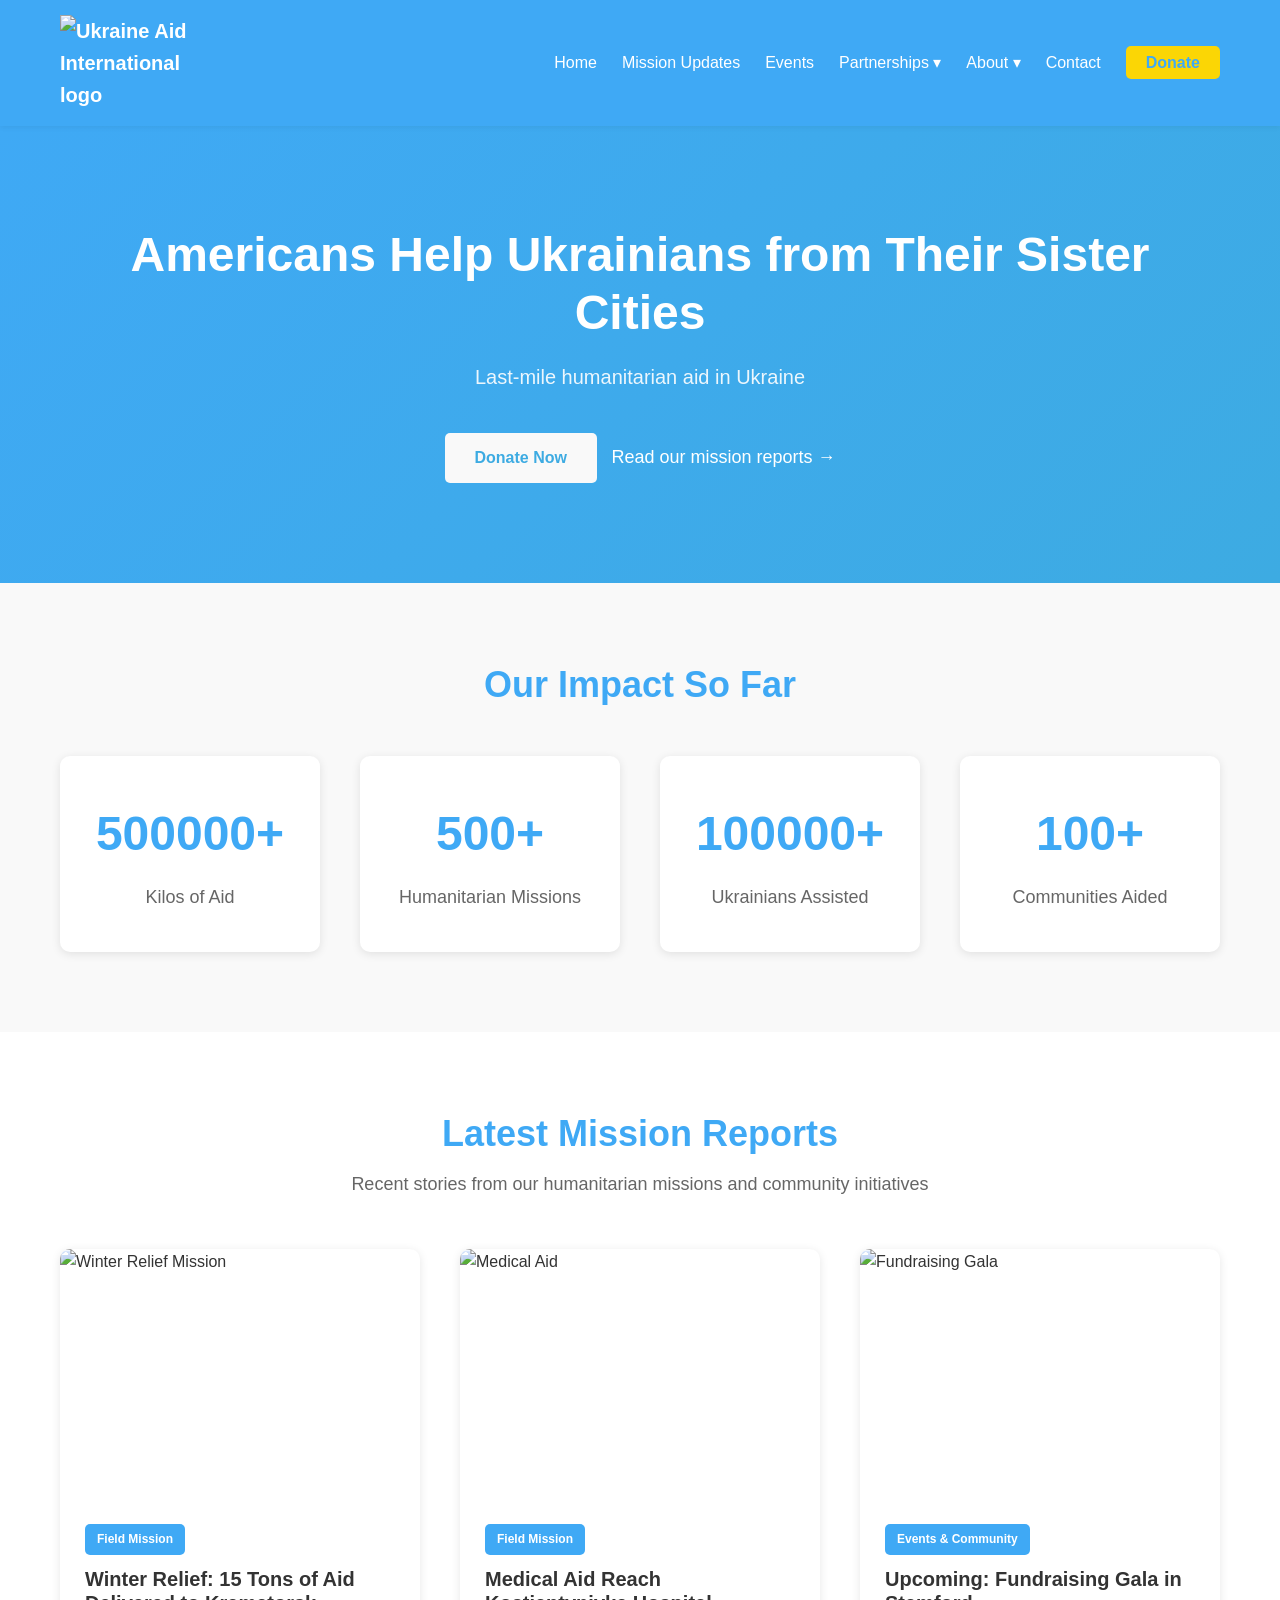
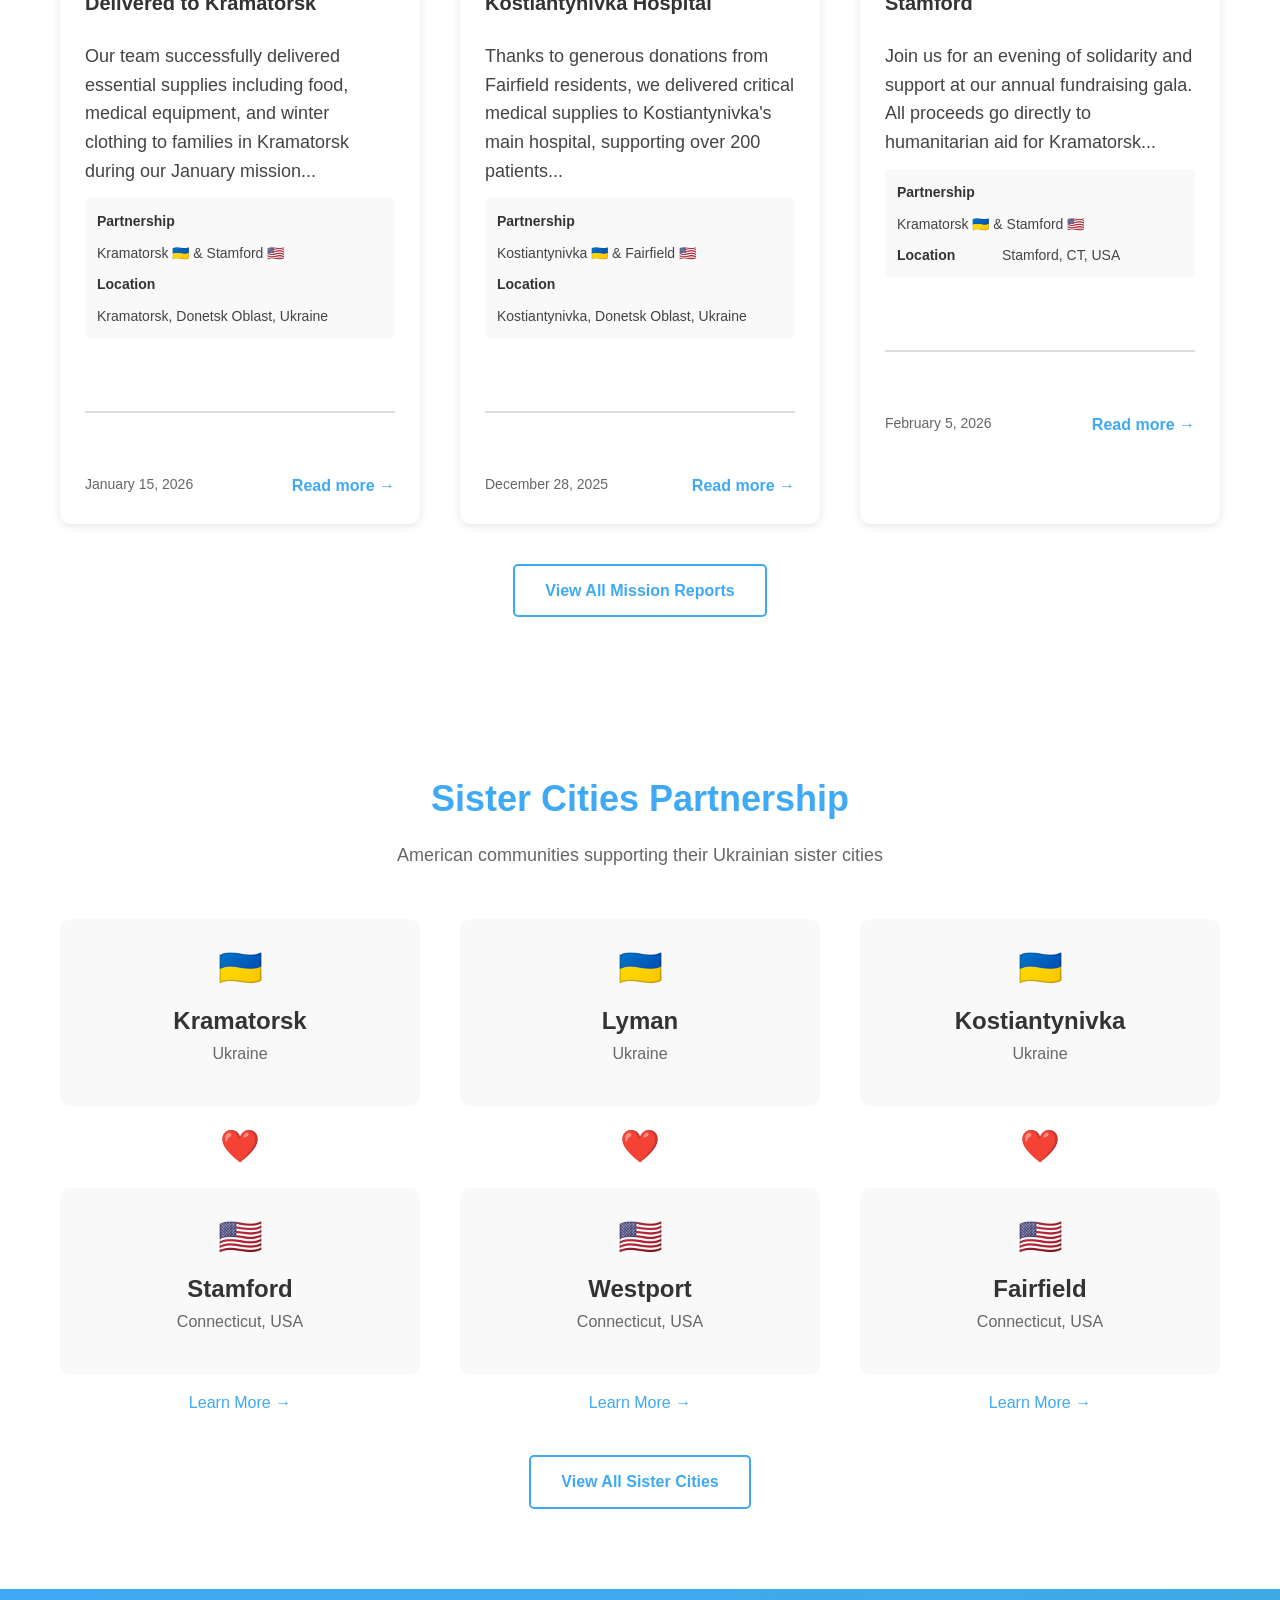
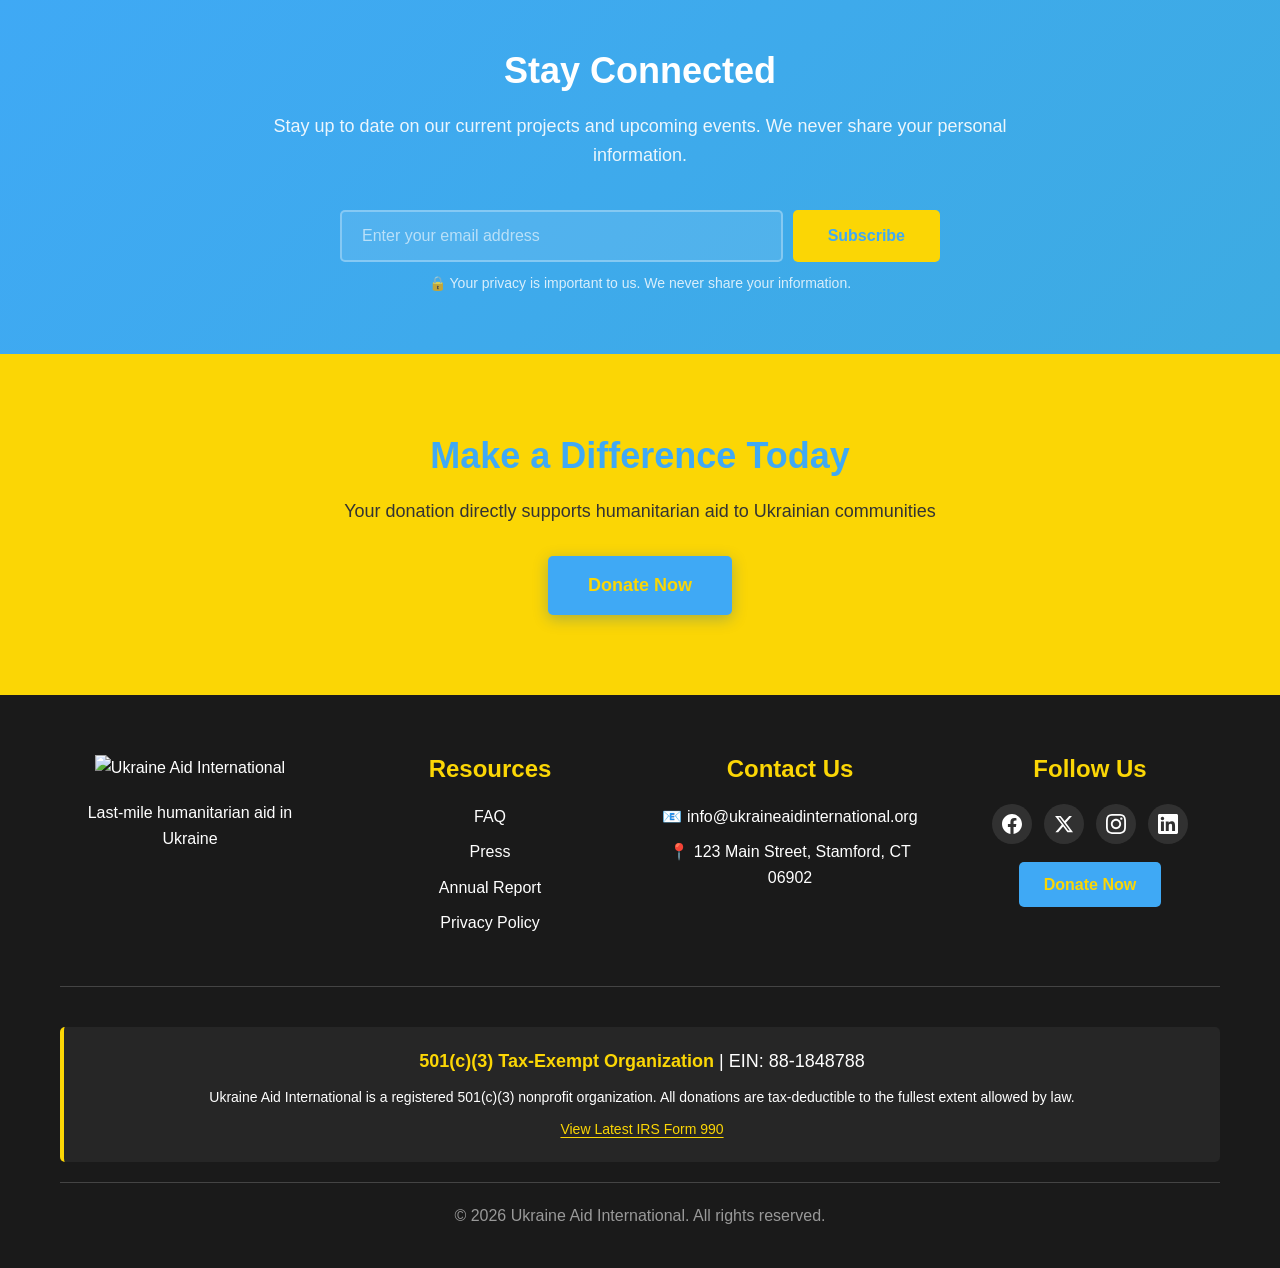
==== commit ce96095a: "feat(html): add 'View Latest IRS Form 990' link to multiple pages" ====
--- a/index.html
+++ b/index.html
@@ -4,7 +4,7 @@
         <meta charset="UTF-8" />
         <meta name="viewport" content="width=device-width, initial-scale=1.0" />
         <title>Ukraine Aid International - Americans Help Ukrainians</title>
-        <link rel="stylesheet" href="../styles/draft.css" />
+        <link rel="stylesheet" href="styles/draft.css" />
     </head>
     <body>
         <!-- Header -->
@@ -790,6 +790,9 @@
                             nonprofit organization. All donations are
                             tax-deductible to the fullest extent allowed by law.
                         </p>
+                        <a href="#" class="irs-form-link"
+                            >View Latest IRS Form 990</a
+                        >
                     </div>
                 </div>
 
@@ -803,7 +806,7 @@
         </footer>
 
         <!-- Mobile accordion functionality for state map sections -->
-        <script src="../js/accordion.js"></script>
-        <script src="../js/dropdown.js"></script>
+        <script src="js/accordion.js"></script>
+        <script src="js/dropdown.js"></script>
     </body>
 </html>
--- a/styles/draft.css
+++ b/styles/draft.css
@@ -19,13 +19,13 @@
 /* CSS Variables */
 :root {
     /* Colors */
-    --primary-blue: #0057b7;
+    /* --primary-blue: #0057b7;
     --primary-blue-dark: #004494;
-    --primary-yellow: #ffd700;
-
-    /* --primary-blue: #3fa9f5;
+    --primary-yellow: #ffd700; */
+
+    --primary-blue: #3fa9f5;
     --primary-blue-dark: #3dabe2;
-    --primary-yellow: #fbd605; */
+    --primary-yellow: #fbd605;
 
     --success-green: #28a745;
     --danger-red: #dc3545;
@@ -359,6 +359,23 @@
     font-size: var(--font-sm);
     color: var(--gray-400);
     line-height: 1.6;
+}
+
+.irs-form-link {
+    display: inline-block;
+    margin-top: var(--spacing-sm);
+    font-size: var(--font-sm);
+    color: var(--primary-yellow);
+    text-decoration: underline;
+    text-underline-offset: 3px;
+    transition:
+        color 0.2s ease,
+        opacity 0.2s ease;
+}
+
+.irs-form-link:hover {
+    color: var(--white);
+    opacity: 0.85;
 }
 
 .footer-bottom {
